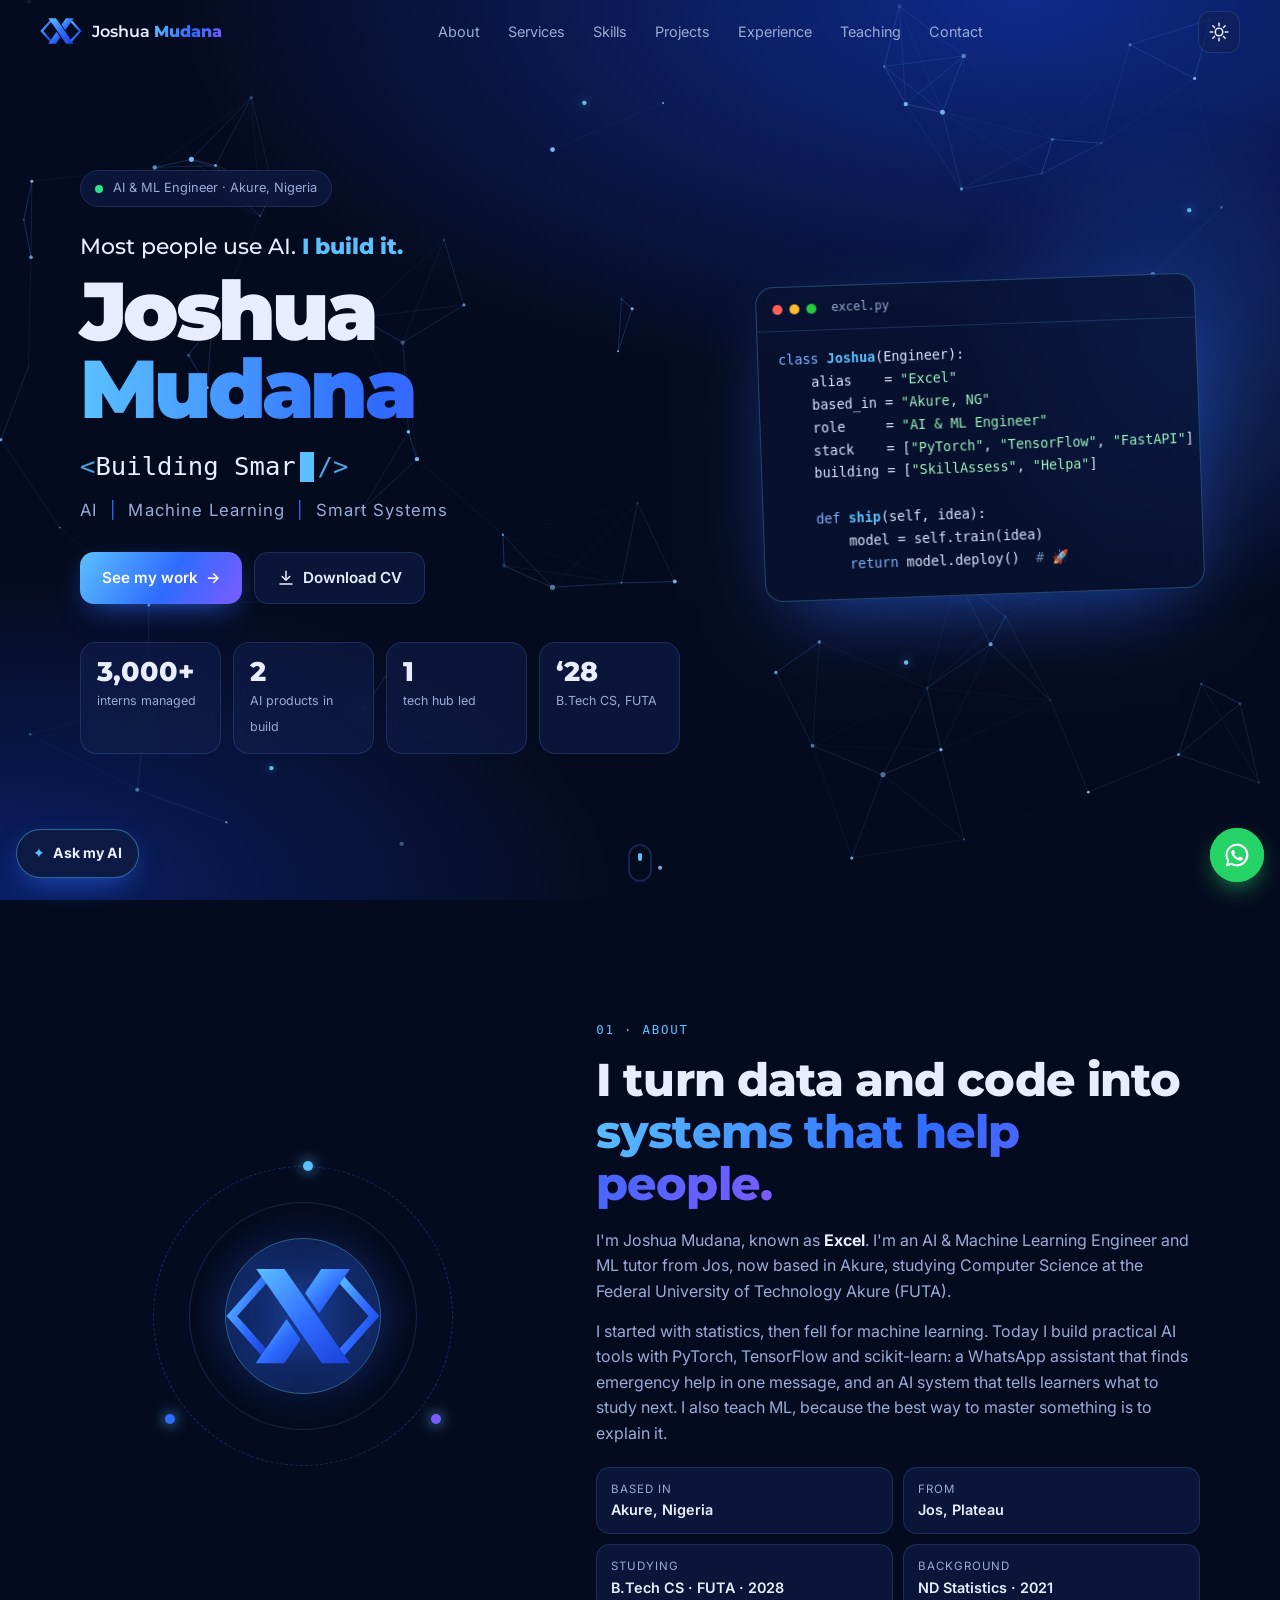
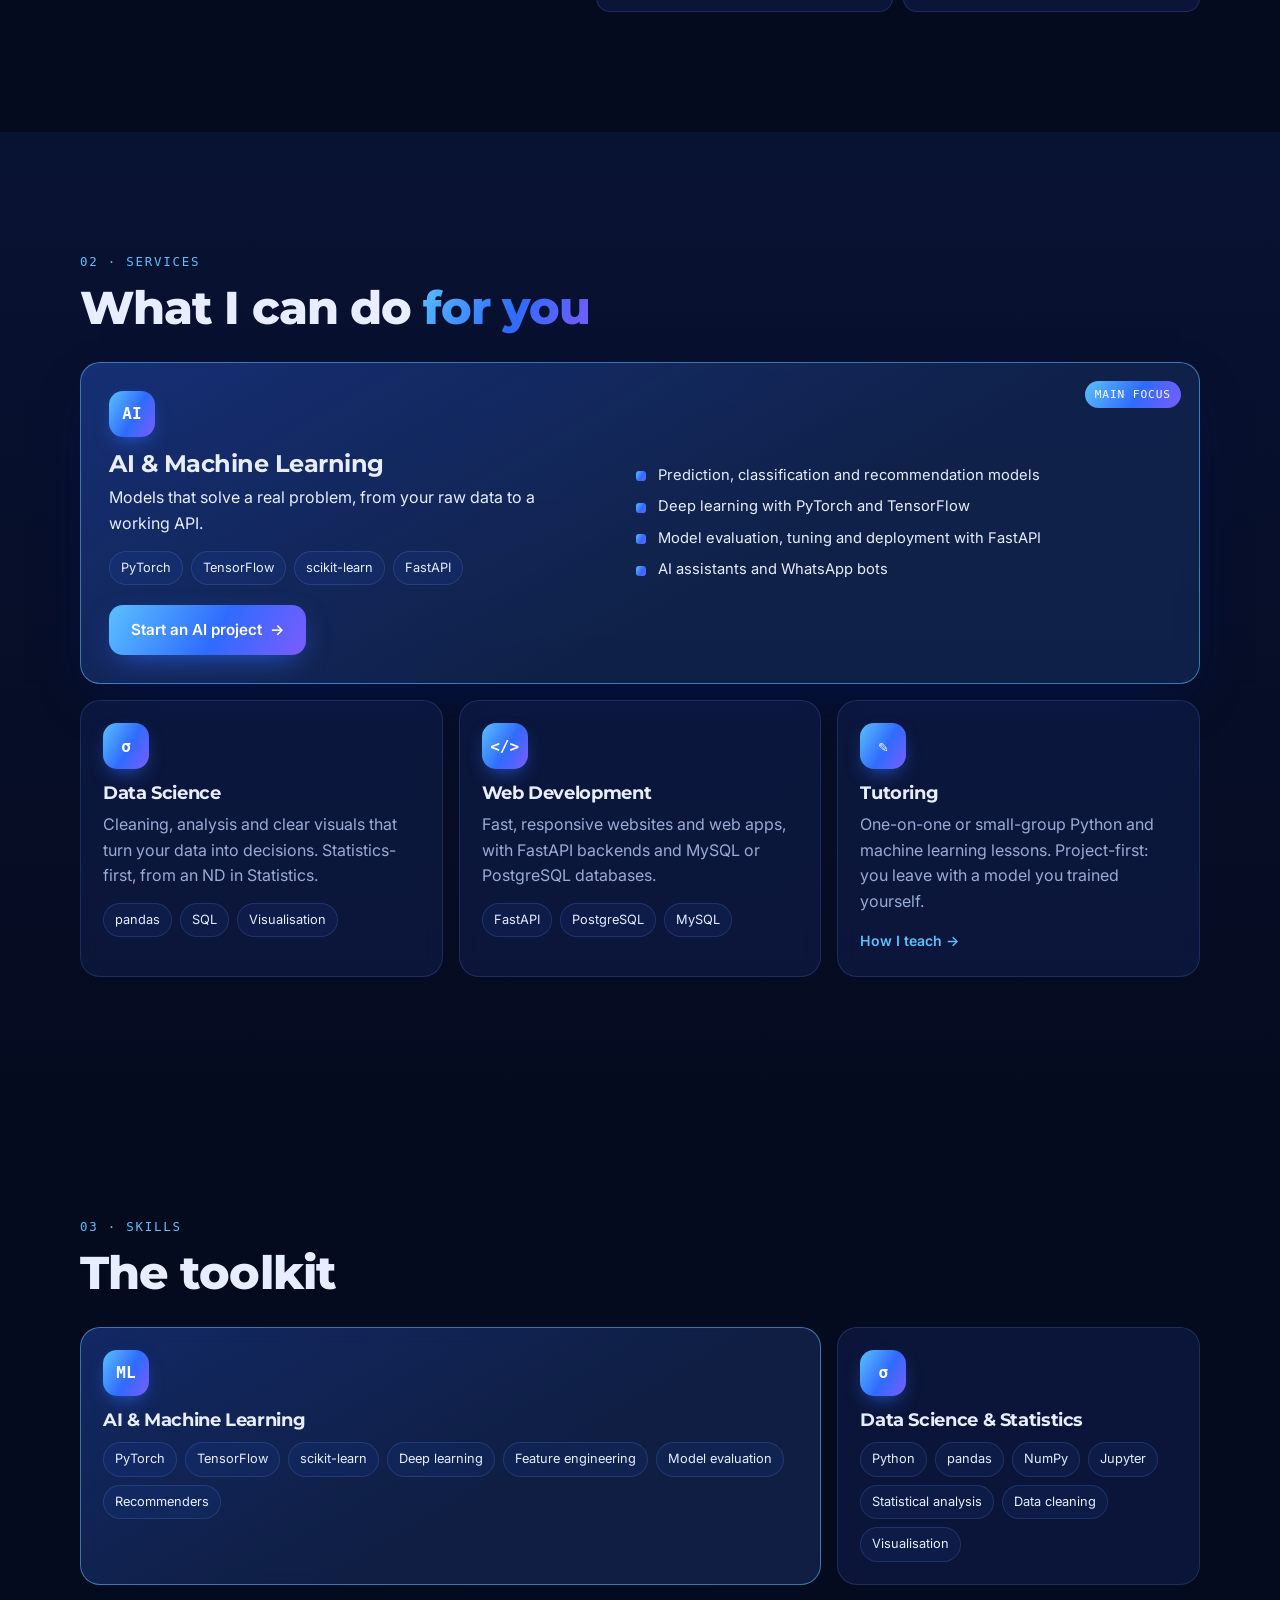
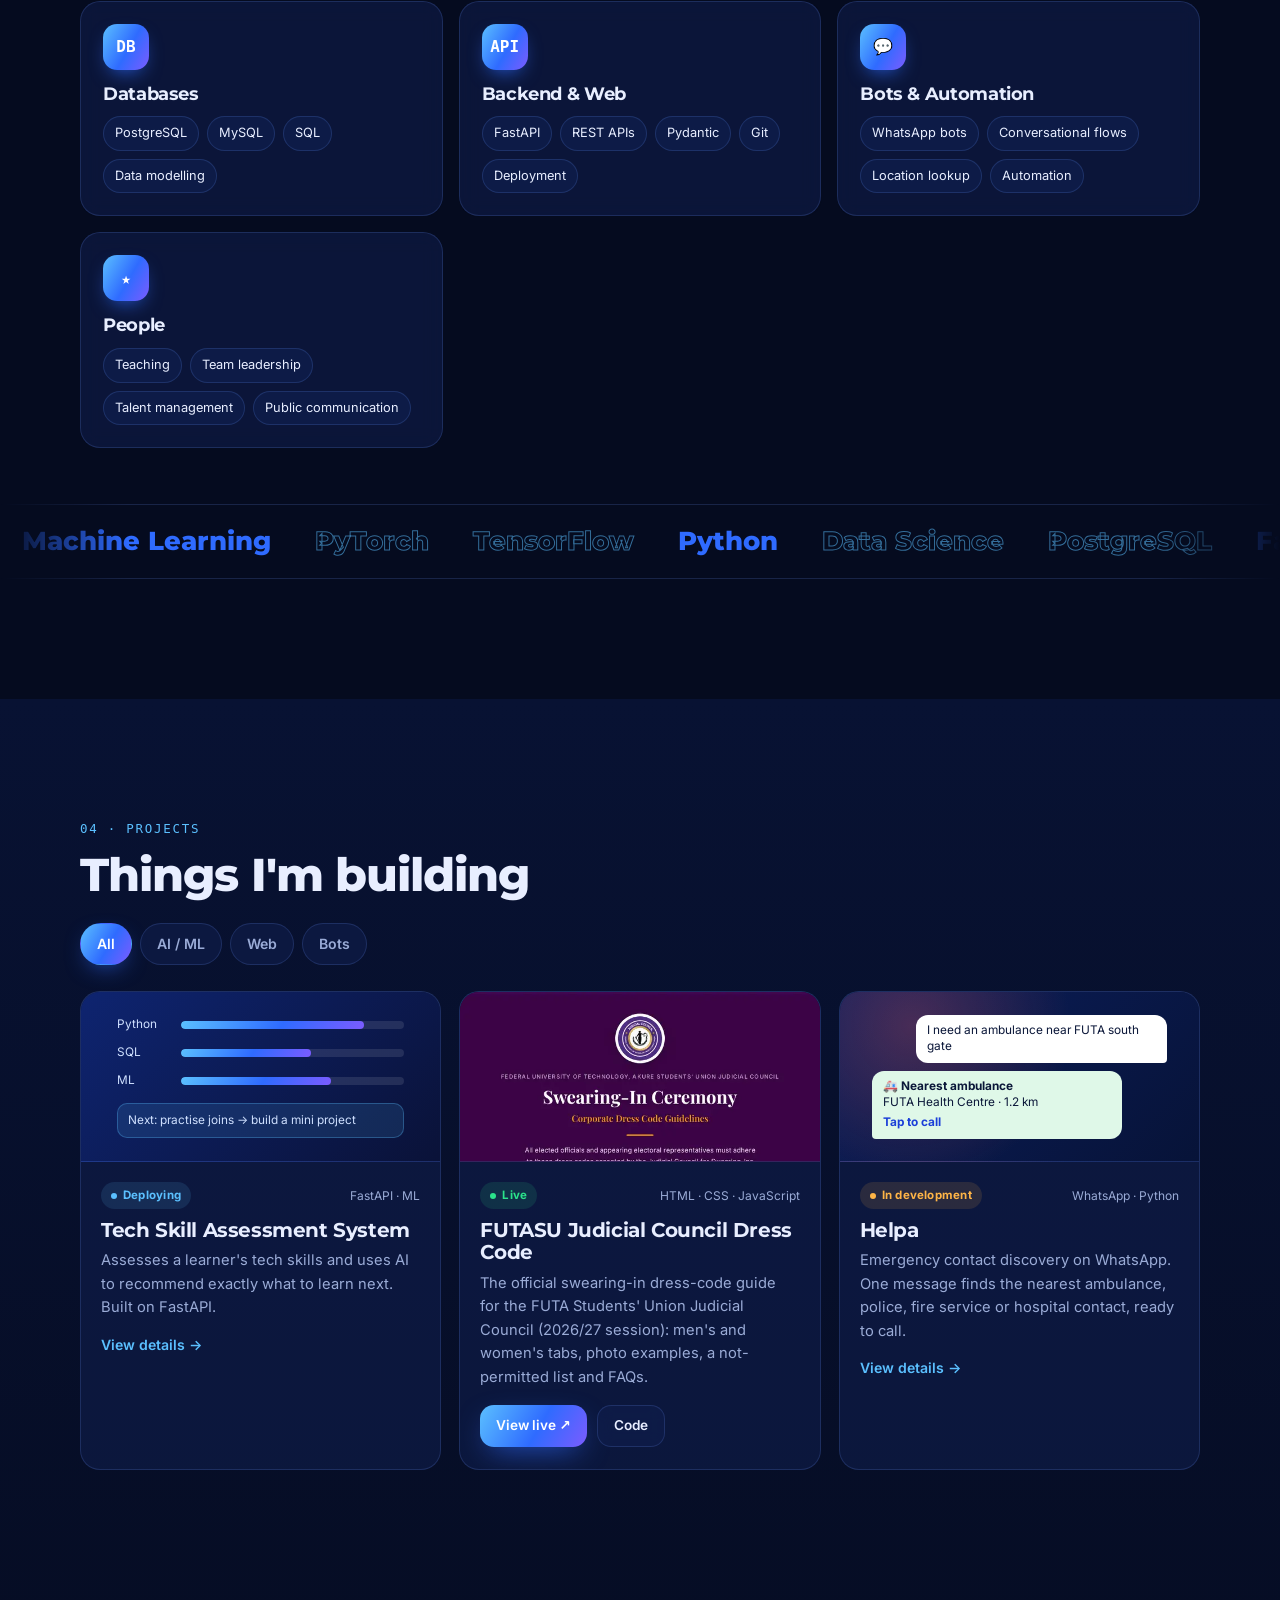
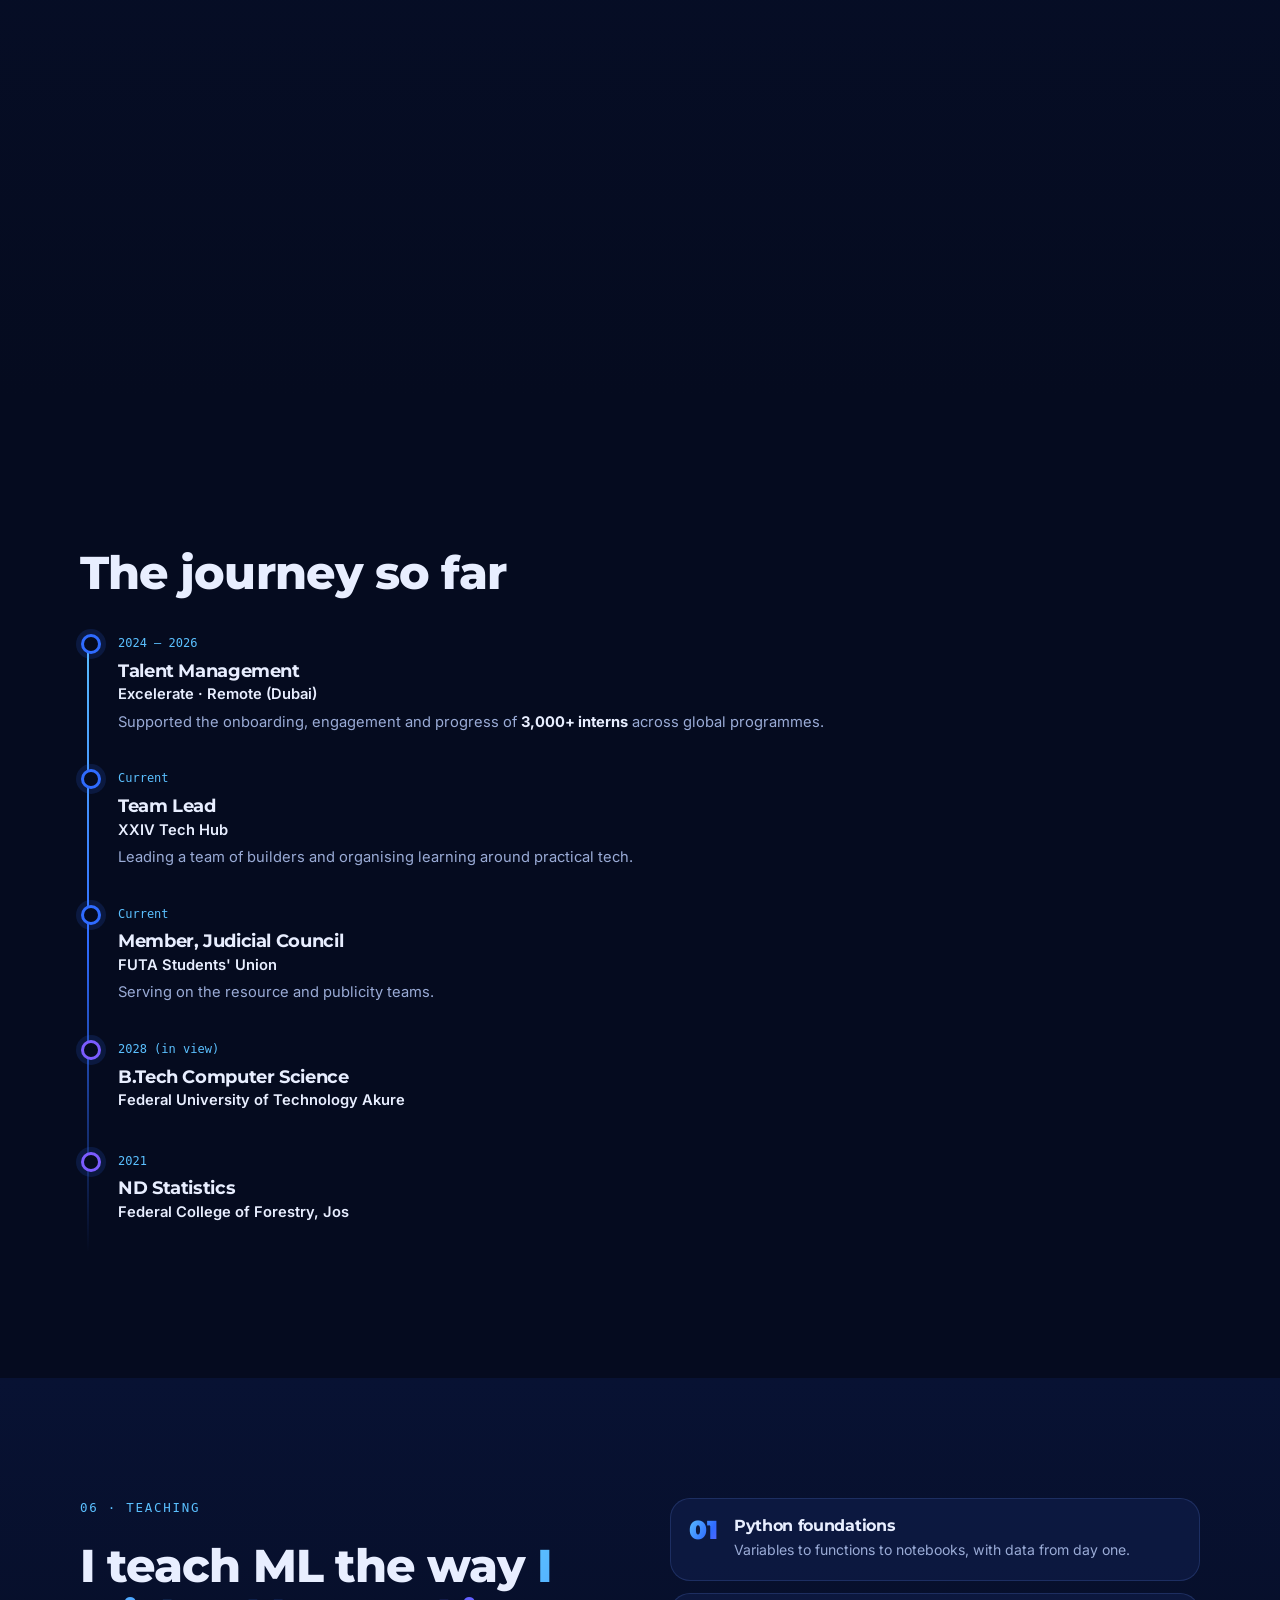
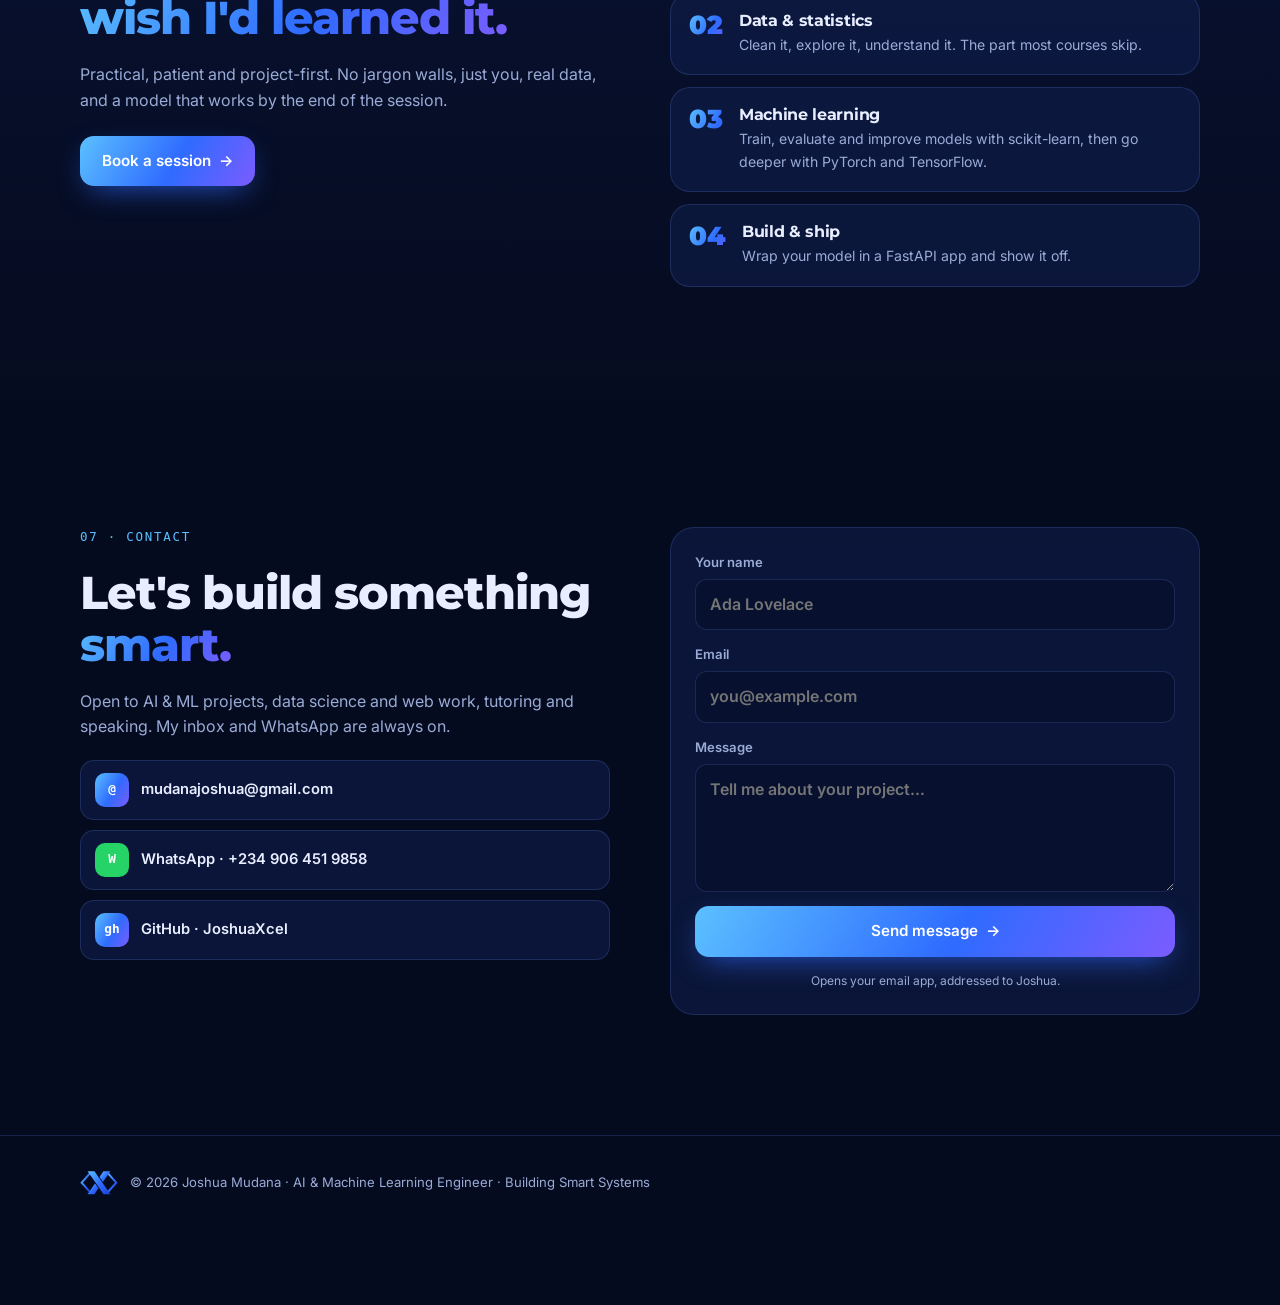
==== index.html @ a4aefa1f "Update role, skills, services; slow tagline; remove demo content - Role: AI & Machine Learning Engin" ====
<!doctype html>
<html lang="en" data-theme="dark">
<head>
<meta charset="utf-8">
<meta name="viewport" content="width=device-width, initial-scale=1, viewport-fit=cover">
<title>Joshua Mudana (Excel) · AI &amp; Machine Learning Engineer · Building Smart Systems</title>
<meta name="description" content="Joshua Mudana (Excel): AI &amp; Machine Learning Engineer in Akure, Nigeria. PyTorch, TensorFlow, data science, web development and ML tutoring. Building Smart Systems.">
<meta name="theme-color" content="#050B1F">
<meta property="og:title" content="Joshua Mudana · AI &amp; Machine Learning Engineer">
<meta property="og:description" content="AI &amp; Machine Learning Engineer. Most people use AI. I build it.">
<meta property="og:image" content="og.png">
<link rel="icon" type="image/png" href="assets/favicon.png">
<link rel="apple-touch-icon" href="assets/favicon.png">
<link rel="preload" href="assets/fonts/Montserrat.woff2" as="font" type="font/woff2" crossorigin>
<script type="application/ld+json">{"@context":"https://schema.org","@type":"Person","name":"Joshua Mudana","alternateName":"Excel","jobTitle":"AI & Machine Learning Engineer","email":"mailto:mudanajoshua@gmail.com","address":{"@type":"PostalAddress","addressLocality":"Akure","addressCountry":"NG"},"alumniOf":{"@type":"CollegeOrUniversity","name":"Federal University of Technology Akure"},"sameAs":["https://github.com/JoshuaXcel"],"knowsAbout":["Machine Learning","Artificial Intelligence","PyTorch","TensorFlow","Data Science","Python","FastAPI","PostgreSQL","MySQL"]}</script>
<link rel="stylesheet" href="styles.css">
</head>
<body>
<a class="skip" href="#main">Skip to content</a>

<div class="loader" id="loader" aria-hidden="true">
  <div class="loader-inner">
    <svg class="loader-logo" viewBox="225 320 575 385" aria-hidden="true" focusable="false"><defs><linearGradient id="lgL" x1="0" y1="0" x2="1" y2="1"><stop offset="0" stop-color="#5BC0FF"/><stop offset=".55" stop-color="#2F6BFF"/><stop offset="1" stop-color="#1B3FD8"/></linearGradient></defs><g fill="none" stroke="url(#lgL)" stroke-width="30" stroke-linejoin="miter" stroke-linecap="square"><path class="lg-bracket" d="M378 368 L250 512 L378 656" />
<path class="lg-bracket" d="M646 368 L774 512 L646 656" />
<path fill="url(#lgL)" stroke="none" class="lg-x lg-x1" d="M340 338 H444 L686 686 H582 Z" />
<path fill="url(#lgL)" stroke="none" class="lg-x lg-x2" d="M580 338 H686 L572 502 L520 427 Z" />
<path fill="url(#lgL)" stroke="none" class="lg-x lg-x3" d="M452 523 L504 598 L444 686 H338 Z" /></g></svg>
    <div class="loader-text">XCEL<span>.</span></div>
    <div class="loader-bar"><span></span></div>
  </div>
</div>

<header class="nav" id="nav">
  <div class="nav-inner">
    <a class="brand" href="#top" aria-label="Joshua Mudana, back to top">
      <svg class="logo-mark" viewBox="225 320 575 385" aria-hidden="true" focusable="false"><defs><linearGradient id="lgN" x1="0" y1="0" x2="1" y2="1"><stop offset="0" stop-color="#5BC0FF"/><stop offset=".55" stop-color="#2F6BFF"/><stop offset="1" stop-color="#1B3FD8"/></linearGradient></defs><g fill="none" stroke="url(#lgN)" stroke-width="30" stroke-linejoin="miter" stroke-linecap="square"><path class="lg-bracket" d="M378 368 L250 512 L378 656" />
<path class="lg-bracket" d="M646 368 L774 512 L646 656" />
<path fill="url(#lgN)" stroke="none" class="lg-x lg-x1" d="M340 338 H444 L686 686 H582 Z" />
<path fill="url(#lgN)" stroke="none" class="lg-x lg-x2" d="M580 338 H686 L572 502 L520 427 Z" />
<path fill="url(#lgN)" stroke="none" class="lg-x lg-x3" d="M452 523 L504 598 L444 686 H338 Z" /></g></svg>
      <span class="brand-name">Joshua<b>Mudana</b></span>
    </a>
    <nav class="nav-links" id="navLinks" aria-label="Primary">
      <a href="#about">About</a>
      <a href="#services">Services</a>
      <a href="#skills">Skills</a>
      <a href="#projects">Projects</a>
      <a href="#experience">Experience</a>
      <a href="#teaching">Teaching</a>
      <a href="#contact">Contact</a>
    </nav>
    <div class="nav-actions">
      <button class="icon-btn theme-toggle" id="themeToggle" type="button" aria-label="Switch to light mode">
        <svg class="i-sun" viewBox="0 0 24 24" aria-hidden="true"><circle cx="12" cy="12" r="4.5"/><path d="M12 1.5v3M12 19.5v3M1.5 12h3M19.5 12h3M4.6 4.6l2.1 2.1M17.3 17.3l2.1 2.1M4.6 19.4l2.1-2.1M17.3 6.7l2.1-2.1"/></svg>
        <svg class="i-moon" viewBox="0 0 24 24" aria-hidden="true"><path d="M20.5 14.5A8.5 8.5 0 0 1 9.5 3.5a8.5 8.5 0 1 0 11 11z"/></svg>
      </button>
      <button class="icon-btn menu-btn" id="menuBtn" type="button" aria-label="Open menu" aria-expanded="false" aria-controls="navLinks">
        <span></span><span></span><span></span>
      </button>
    </div>
  </div>
  <div class="progress" id="progress"></div>
</header>

<main id="main">
<!-- HERO -->
<section class="hero" id="top">
  <canvas id="neural" aria-hidden="true"></canvas>
  <div class="hero-glow" aria-hidden="true"></div>
  <div class="container hero-inner">
    <p class="eyebrow reveal"><span class="pulse-dot"></span> AI &amp; ML Engineer · Akure, Nigeria</p>
    <p class="hook reveal">Most people use AI. <em>I build it.</em></p>
    <h1 class="hero-name reveal">Joshua <span class="grad">Mudana</span></h1>
    <p class="tagline reveal"><span class="code">&lt;</span><span id="typed" aria-label="Building Smart Systems">Building Smart Systems</span><span class="caret" aria-hidden="true"></span><span class="code">/&gt;</span></p>
    <p class="subline reveal">AI <i>|</i> Machine Learning <i>|</i> Smart Systems</p>
    <div class="hero-cta reveal">
      <a class="btn btn-primary" href="#projects">See my work <span aria-hidden="true">→</span></a>
      <a class="btn btn-ghost" href="cv.html" id="cvBtn">
        <svg viewBox="0 0 24 24" aria-hidden="true"><path d="M12 3v12m0 0-5-5m5 5 5-5M4 20h16"/></svg> Download CV</a>
    </div>
    <ul class="stats reveal" aria-label="Quick numbers">
      <li><strong><span class="count" data-to="3000">0</span>+</strong><span>interns managed</span></li>
      <li><strong><span class="count" data-to="2">0</span></strong><span>AI products in build</span></li>
      <li><strong><span class="count" data-to="1">0</span></strong><span>tech hub led</span></li>
      <li><strong>&#8216;<span class="count" data-to="28" data-pad="2">00</span></strong><span>B.Tech CS, FUTA</span></li>
    </ul>
  </div>
  <div class="hero-card reveal" aria-hidden="true">
    <div class="hc-bar"><i></i><i></i><i></i><span>excel.py</span></div>
<pre><span class="k">class</span> <span class="f">Joshua</span>(Engineer):
    alias    = <span class="s">"Excel"</span>
    based_in = <span class="s">"Akure, NG"</span>
    role     = <span class="s">"AI &amp; ML Engineer"</span>
    stack    = [<span class="s">"PyTorch"</span>, <span class="s">"TensorFlow"</span>, <span class="s">"FastAPI"</span>]
    building = [<span class="s">"SkillAssess"</span>, <span class="s">"Helpa"</span>]

    <span class="k">def</span> <span class="f">ship</span>(self, idea):
        model = self.train(idea)
        <span class="k">return</span> model.deploy()  <span class="c"># 🚀</span></pre>
  </div>
  <a class="scroll-cue" href="#about" aria-label="Scroll to About"><span></span></a>
</section>

<!-- ABOUT -->
<section class="section" id="about">
  <div class="container about-grid">
    <div class="avatar reveal" aria-hidden="true">
      <div class="ring r1"></div><div class="ring r2"></div><div class="ring r3"></div>
      <div class="orbit"><span></span><span></span><span></span></div>
      <svg class="avatar-logo" viewBox="225 320 575 385" aria-hidden="true" focusable="false"><defs><linearGradient id="lgA" x1="0" y1="0" x2="1" y2="1"><stop offset="0" stop-color="#5BC0FF"/><stop offset=".55" stop-color="#2F6BFF"/><stop offset="1" stop-color="#1B3FD8"/></linearGradient></defs><g fill="none" stroke="url(#lgA)" stroke-width="30" stroke-linejoin="miter" stroke-linecap="square"><path class="lg-bracket" d="M378 368 L250 512 L378 656" />
<path class="lg-bracket" d="M646 368 L774 512 L646 656" />
<path fill="url(#lgA)" stroke="none" class="lg-x lg-x1" d="M340 338 H444 L686 686 H582 Z" />
<path fill="url(#lgA)" stroke="none" class="lg-x lg-x2" d="M580 338 H686 L572 502 L520 427 Z" />
<path fill="url(#lgA)" stroke="none" class="lg-x lg-x3" d="M452 523 L504 598 L444 686 H338 Z" /></g></svg>
    </div>
    <div>
      <p class="kicker reveal">01 · About</p>
      <h2 class="reveal">I turn data and code into <span class="grad">systems that help people.</span></h2>
      <p class="reveal">I'm Joshua Mudana, known as <strong>Excel</strong>. I'm an AI &amp; Machine Learning Engineer and ML tutor from Jos, now based in Akure, studying Computer Science at the Federal University of Technology Akure (FUTA).</p>
      <p class="reveal">I started with statistics, then fell for machine learning. Today I build practical AI tools with PyTorch, TensorFlow and scikit-learn: a WhatsApp assistant that finds emergency help in one message, and an AI system that tells learners what to study next. I also teach ML, because the best way to master something is to explain it.</p>
      <ul class="facts reveal">
        <li><span>Based in</span>Akure, Nigeria</li>
        <li><span>From</span>Jos, Plateau</li>
        <li><span>Studying</span>B.Tech CS · FUTA · 2028</li>
        <li><span>Background</span>ND Statistics · 2021</li>
      </ul>
    </div>
  </div>
</section>

<!-- SERVICES -->
<section class="section section-alt" id="services">
  <div class="container">
    <p class="kicker reveal">02 · Services</p>
    <h2 class="reveal">What I can do <span class="grad">for you</span></h2>
    <div class="services-grid">
      <article class="service featured reveal tilt">
        <span class="svc-tag">Main focus</span>
        <div class="skill-ico">AI</div>
        <h3>AI &amp; Machine Learning</h3>
        <p>Models that solve a real problem, from your raw data to a working API.</p>
        <ul class="svc-list">
          <li>Prediction, classification and recommendation models</li>
          <li>Deep learning with PyTorch and TensorFlow</li>
          <li>Model evaluation, tuning and deployment with FastAPI</li>
          <li>AI assistants and WhatsApp bots</li>
        </ul>
        <ul class="chips"><li>PyTorch</li><li>TensorFlow</li><li>scikit-learn</li><li>FastAPI</li></ul>
        <a class="btn btn-primary" href="#contact">Start an AI project <span aria-hidden="true">→</span></a>
      </article>
      <article class="service reveal tilt">
        <div class="skill-ico">σ</div>
        <h3>Data Science</h3>
        <p>Cleaning, analysis and clear visuals that turn your data into decisions. Statistics-first, from an ND in Statistics.</p>
        <ul class="chips"><li>pandas</li><li>SQL</li><li>Visualisation</li></ul>
      </article>
      <article class="service reveal tilt">
        <div class="skill-ico">&lt;/&gt;</div>
        <h3>Web Development</h3>
        <p>Fast, responsive websites and web apps, with FastAPI backends and MySQL or PostgreSQL databases.</p>
        <ul class="chips"><li>FastAPI</li><li>PostgreSQL</li><li>MySQL</li></ul>
      </article>
      <article class="service reveal tilt">
        <div class="skill-ico">✎</div>
        <h3>Tutoring</h3>
        <p>One-on-one or small-group Python and machine learning lessons. Project-first: you leave with a model you trained yourself.</p>
        <a class="svc-link" href="#teaching">How I teach →</a>
      </article>
    </div>
  </div>
</section>

<!-- SKILLS -->
<section class="section" id="skills">
  <div class="container">
    <p class="kicker reveal">03 · Skills</p>
    <h2 class="reveal">The toolkit</h2>
    <div class="skills-grid">
      <article class="skill-card featured reveal tilt">
        <div class="skill-ico">ML</div>
        <h3>AI &amp; Machine Learning</h3>
        <ul class="chips"><li>PyTorch</li><li>TensorFlow</li><li>scikit-learn</li><li>Deep learning</li><li>Feature engineering</li><li>Model evaluation</li><li>Recommenders</li></ul>
      </article>
      <article class="skill-card reveal tilt">
        <div class="skill-ico">σ</div>
        <h3>Data Science &amp; Statistics</h3>
        <ul class="chips"><li>Python</li><li>pandas</li><li>NumPy</li><li>Jupyter</li><li>Statistical analysis</li><li>Data cleaning</li><li>Visualisation</li></ul>
      </article>
      <article class="skill-card reveal tilt">
        <div class="skill-ico">DB</div>
        <h3>Databases</h3>
        <ul class="chips"><li>PostgreSQL</li><li>MySQL</li><li>SQL</li><li>Data modelling</li></ul>
      </article>
      <article class="skill-card reveal tilt">
        <div class="skill-ico">API</div>
        <h3>Backend &amp; Web</h3>
        <ul class="chips"><li>FastAPI</li><li>REST APIs</li><li>Pydantic</li><li>Git</li><li>Deployment</li></ul>
      </article>
      <article class="skill-card reveal tilt">
        <div class="skill-ico">💬</div>
        <h3>Bots &amp; Automation</h3>
        <ul class="chips"><li>WhatsApp bots</li><li>Conversational flows</li><li>Location lookup</li><li>Automation</li></ul>
      </article>
      <article class="skill-card reveal tilt">
        <div class="skill-ico">★</div>
        <h3>People</h3>
        <ul class="chips"><li>Teaching</li><li>Team leadership</li><li>Talent management</li><li>Public communication</li></ul>
      </article>
    </div>
  </div>
  <div class="marquee" aria-hidden="true"><div class="marquee-track">
    <span>Machine Learning</span><span>PyTorch</span><span>TensorFlow</span><span>Python</span><span>Data Science</span><span>PostgreSQL</span><span>FastAPI</span><span>Smart Systems</span><span>Machine Learning</span><span>PyTorch</span><span>TensorFlow</span><span>Python</span><span>Data Science</span><span>PostgreSQL</span><span>FastAPI</span><span>Smart Systems</span>
  </div></div>
</section>

<!-- PROJECTS -->
<section class="section section-alt" id="projects">
  <div class="container">
    <p class="kicker reveal">04 · Projects</p>
    <h2 class="reveal">Things I'm building</h2>
    <div class="filters reveal" role="tablist" aria-label="Filter projects">
      <button class="filter active" data-filter="all" role="tab" aria-selected="true">All</button>
      <button class="filter" data-filter="ai" role="tab" aria-selected="false">AI / ML</button>
      <button class="filter" data-filter="web" role="tab" aria-selected="false">Web</button>
      <button class="filter" data-filter="bots" role="tab" aria-selected="false">Bots</button>
    </div>
    <div class="projects-grid" id="projectsGrid">
      <article class="project tilt reveal" data-cats="ai web" data-project="tsas" tabindex="0" role="button" aria-label="Open Tech Skill Assessment System details">
        <div class="p-visual p-tsas" aria-hidden="true">
          <div class="mini-dash">
            <div class="md-row"><span>Python</span><i style="--w:82%"></i></div>
            <div class="md-row"><span>SQL</span><i style="--w:58%"></i></div>
            <div class="md-row"><span>ML</span><i style="--w:67%"></i></div>
            <div class="md-tip">Next: practise joins → build a mini project</div>
          </div>
        </div>
        <div class="p-body">
          <div class="p-meta"><span class="status soon">Deploying</span><span>FastAPI · ML</span></div>
          <h3>Tech Skill Assessment System</h3>
          <p>Assesses a learner's tech skills and uses AI to recommend exactly what to learn next. Built on FastAPI.</p>
          <span class="p-more">View details →</span>
          <!-- TODO: Render URL. Paste the live Render link into href below, then delete the word "hidden" so the button shows. -->
          <a class="p-live" href="#" hidden target="_blank" rel="noopener">Open live app ↗</a>
        </div>
      </article>
      <article class="project tilt reveal" data-cats="web" data-project="dresscode" tabindex="0" role="button" aria-label="Open FUTASU Judicial Council Dress Code details">
        <div class="p-visual p-shot" aria-hidden="true"><img src="assets/projects/dresscode.webp" alt="" width="640" height="341" loading="lazy" decoding="async"></div>
        <div class="p-body">
          <div class="p-meta"><span class="status live">Live</span><span>HTML · CSS · JavaScript</span></div>
          <h3>FUTASU Judicial Council Dress Code</h3>
          <p>The official swearing-in dress-code guide for the FUTA Students' Union Judicial Council (2026/27 session): men's and women's tabs, photo examples, a not-permitted list and FAQs.</p>
          <div class="p-links">
            <a class="btn btn-primary btn-sm" href="https://joshuaxcel.github.io/dresscode-app/" target="_blank" rel="noopener">View live ↗</a>
            <a class="btn btn-ghost btn-sm" href="https://github.com/JoshuaXcel/dresscode-app" target="_blank" rel="noopener">Code</a>
          </div>
        </div>
      </article>
      <article class="project tilt reveal" data-cats="bots ai" data-project="helpa" tabindex="0" role="button" aria-label="Open Helpa details">
        <div class="p-visual p-helpa" aria-hidden="true">
          <div class="chat">
            <div class="bubble in">I need an ambulance near FUTA south gate</div>
            <div class="bubble out"><b>🚑 Nearest ambulance</b><br>FUTA Health Centre · 1.2 km<br><span class="call">Tap to call</span></div>
          </div>
        </div>
        <div class="p-body">
          <div class="p-meta"><span class="status dev">In development</span><span>WhatsApp · Python</span></div>
          <h3>Helpa</h3>
          <p>Emergency contact discovery on WhatsApp. One message finds the nearest ambulance, police, fire service or hospital contact, ready to call.</p>
          <span class="p-more">View details →</span>
        </div>
      </article>
      <article class="project tilt reveal" data-cats="ai" data-project="tutor" tabindex="0" role="button" aria-label="Open AI/ML tutoring details">
        <div class="p-visual p-tutor" aria-hidden="true">
          <pre class="code-snip"><span class="k">from</span> sklearn.linear_model <span class="k">import</span> LinearRegression
model = LinearRegression()
model.fit(X_train, y_train)
<span class="c"># you just trained your first model 🎉</span></pre>
        </div>
        <div class="p-body">
          <div class="p-meta"><span class="status live">Ongoing</span><span>Teaching</span></div>
          <h3>AI/ML Tutoring</h3>
          <p>Hands-on lessons that take students from Python basics to training and evaluating real models.</p>
          <span class="p-more">View details →</span>
        </div>
      </article>
    </div>
  </div>
</section>

<!-- EXPERIENCE -->
<section class="section" id="experience">
  <div class="container">
    <p class="kicker reveal">05 · Experience</p>
    <h2 class="reveal">The journey so far</h2>
    <ol class="timeline">
      <li class="reveal"><span class="t-date">2024 – 2026</span><h3>Talent Management</h3><p class="t-org">Excelerate · Remote (Dubai)</p><p>Supported the onboarding, engagement and progress of <strong>3,000+ interns</strong> across global programmes.</p></li>
      <li class="reveal"><span class="t-date">Current</span><h3>Team Lead</h3><p class="t-org">XXIV Tech Hub</p><p>Leading a team of builders and organising learning around practical tech.</p></li>
      <li class="reveal"><span class="t-date">Current</span><h3>Member, Judicial Council</h3><p class="t-org">FUTA Students' Union</p><p>Serving on the resource and publicity teams.</p></li>
      <li class="reveal edu"><span class="t-date">2028 (in view)</span><h3>B.Tech Computer Science</h3><p class="t-org">Federal University of Technology Akure</p></li>
      <li class="reveal edu"><span class="t-date">2021</span><h3>ND Statistics</h3><p class="t-org">Federal College of Forestry, Jos</p></li>
    </ol>
  </div>
</section>

<!-- TEACHING -->
<section class="section section-alt" id="teaching">
  <div class="container teach">
    <div>
      <p class="kicker reveal">06 · Teaching</p>
      <h2 class="reveal">I teach ML the way <span class="grad">I wish I'd learned it.</span></h2>
      <p class="reveal">Practical, patient and project-first. No jargon walls, just you, real data, and a model that works by the end of the session.</p>
      <a class="btn btn-primary reveal" href="https://wa.me/2349064519858?text=Hi%20Joshua%2C%20I%27d%20like%20to%20book%20an%20ML%20tutoring%20session" target="_blank" rel="noopener">Book a session <span aria-hidden="true">→</span></a>
    </div>
    <ol class="steps">
      <li class="reveal"><b>01</b><div><h3>Python foundations</h3><p>Variables to functions to notebooks, with data from day one.</p></div></li>
      <li class="reveal"><b>02</b><div><h3>Data &amp; statistics</h3><p>Clean it, explore it, understand it. The part most courses skip.</p></div></li>
      <li class="reveal"><b>03</b><div><h3>Machine learning</h3><p>Train, evaluate and improve models with scikit-learn, then go deeper with PyTorch and TensorFlow.</p></div></li>
      <li class="reveal"><b>04</b><div><h3>Build &amp; ship</h3><p>Wrap your model in a FastAPI app and show it off.</p></div></li>
    </ol>
  </div>
</section>

<!-- CONTACT -->
<section class="section" id="contact">
  <div class="container contact">
    <div>
      <p class="kicker reveal">07 · Contact</p>
      <h2 class="reveal">Let's build something <span class="grad">smart.</span></h2>
      <p class="reveal">Open to AI &amp; ML projects, data science and web work, tutoring and speaking. My inbox and WhatsApp are always on.</p>
      <ul class="contact-links reveal">
        <li><a href="mailto:mudanajoshua@gmail.com"><span class="cl-ico">@</span>mudanajoshua@gmail.com</a></li>
        <li><a href="https://wa.me/2349064519858" target="_blank" rel="noopener"><span class="cl-ico wa">W</span>WhatsApp · +234 906 451 9858</a></li>
        <li><a href="https://github.com/JoshuaXcel" target="_blank" rel="noopener"><span class="cl-ico">gh</span>GitHub · JoshuaXcel</a></li>
      </ul>
    </div>
    <form class="form reveal" id="contactForm" novalidate>
      <label>Your name<input name="name" id="fName" autocomplete="name" required placeholder="Ada Lovelace"></label>
      <label>Email<input name="email" id="fEmail" type="email" autocomplete="email" required placeholder="you@example.com"></label>
      <label>Message<textarea name="message" id="fMsg" rows="4" required placeholder="Tell me about your project…"></textarea></label>
      <button class="btn btn-primary" type="submit">Send message <span aria-hidden="true">→</span></button>
      <p class="form-note">Opens your email app, addressed to Joshua.</p>
    </form>
  </div>
</section>
</main>

<footer class="footer">
  <div class="container foot">
    <svg class="logo-mark" viewBox="225 320 575 385" aria-hidden="true" focusable="false"><defs><linearGradient id="lgF" x1="0" y1="0" x2="1" y2="1"><stop offset="0" stop-color="#5BC0FF"/><stop offset=".55" stop-color="#2F6BFF"/><stop offset="1" stop-color="#1B3FD8"/></linearGradient></defs><g fill="none" stroke="url(#lgF)" stroke-width="30" stroke-linejoin="miter" stroke-linecap="square"><path class="lg-bracket" d="M378 368 L250 512 L378 656" />
<path class="lg-bracket" d="M646 368 L774 512 L646 656" />
<path fill="url(#lgF)" stroke="none" class="lg-x lg-x1" d="M340 338 H444 L686 686 H582 Z" />
<path fill="url(#lgF)" stroke="none" class="lg-x lg-x2" d="M580 338 H686 L572 502 L520 427 Z" />
<path fill="url(#lgF)" stroke="none" class="lg-x lg-x3" d="M452 523 L504 598 L444 686 H338 Z" /></g></svg>
    <p>© 2026 Joshua Mudana · AI &amp; Machine Learning Engineer · Building Smart Systems</p>
  </div>
</footer>

<!-- floating -->
<button class="ai-launch" id="aiLaunch" type="button" aria-expanded="false" aria-controls="aiPanel"><span class="ai-spark">✦</span> Ask my AI</button>
<section class="ai-panel" id="aiPanel" aria-label="Ask my AI chat" hidden>
  <header><div class="ai-head"><svg class="logo-mark" viewBox="225 320 575 385" aria-hidden="true" focusable="false"><defs><linearGradient id="lgC" x1="0" y1="0" x2="1" y2="1"><stop offset="0" stop-color="#5BC0FF"/><stop offset=".55" stop-color="#2F6BFF"/><stop offset="1" stop-color="#1B3FD8"/></linearGradient></defs><g fill="none" stroke="url(#lgC)" stroke-width="30" stroke-linejoin="miter" stroke-linecap="square"><path class="lg-bracket" d="M378 368 L250 512 L378 656" />
<path class="lg-bracket" d="M646 368 L774 512 L646 656" />
<path fill="url(#lgC)" stroke="none" class="lg-x lg-x1" d="M340 338 H444 L686 686 H582 Z" />
<path fill="url(#lgC)" stroke="none" class="lg-x lg-x2" d="M580 338 H686 L572 502 L520 427 Z" />
<path fill="url(#lgC)" stroke="none" class="lg-x lg-x3" d="M452 523 L504 598 L444 686 H338 Z" /></g></svg><div><b>Excel's AI</b><span><i></i>Online</span></div></div><button class="icon-btn" id="aiClose" type="button" aria-label="Close chat">✕</button></header>
  <div class="ai-log" id="aiLog" aria-live="polite"></div>
  <div class="ai-chips" id="aiChips">
    <button type="button">What do you build?</button><button type="button">Skills</button><button type="button">Services</button><button type="button">Hire Joshua</button>
  </div>
  <form class="ai-input" id="aiForm"><input id="aiText" placeholder="Ask about Joshua…" aria-label="Ask a question" autocomplete="off"><button type="submit" aria-label="Send">➤</button></form>
</section>
<a class="wa-float" href="https://wa.me/2349064519858" target="_blank" rel="noopener" aria-label="Chat on WhatsApp">
  <svg viewBox="0 0 32 32" aria-hidden="true"><path d="M16 3a13 13 0 0 0-11.2 19.6L3 29l6.6-1.7A13 13 0 1 0 16 3zm0 23.6c-2 0-4-.5-5.7-1.6l-.4-.2-3.9 1 1-3.8-.3-.4A10.6 10.6 0 1 1 16 26.6zm5.8-7.9c-.3-.2-1.9-.9-2.2-1s-.5-.2-.7.2-.8 1-1 1.2-.4.2-.7.1a8.7 8.7 0 0 1-4.3-3.8c-.3-.6.3-.5.9-1.7.1-.2 0-.4 0-.5l-1-2.4c-.3-.6-.5-.5-.7-.5h-.6a1.2 1.2 0 0 0-.9.4 3.7 3.7 0 0 0-1.1 2.7 6.4 6.4 0 0 0 1.3 3.4 14.6 14.6 0 0 0 5.6 5c2.1.9 2.9 1 4 .8a3.3 3.3 0 0 0 2.2-1.5 2.7 2.7 0 0 0 .2-1.5c-.1-.2-.3-.3-.6-.4z"/></svg>
</a>
<button class="to-top" id="toTop" type="button" aria-label="Back to top">↑</button>

<div class="modal" id="modal" hidden>
  <div class="modal-backdrop" data-close></div>
  <div class="modal-card" role="dialog" aria-modal="true" aria-labelledby="mTitle">
    <button class="icon-btn modal-x" type="button" data-close aria-label="Close">✕</button>
    <span class="status" id="mStatus"></span>
    <h3 id="mTitle"></h3>
    <p id="mDesc"></p>
    <h4>Highlights</h4>
    <ul id="mList"></ul>
    <div class="chips" id="mTags"></div>
    <a class="btn btn-primary" id="mCta" href="#contact">Ask about this project</a>
  </div>
</div>
<div class="toast" id="toast" role="status" aria-live="polite"></div>

<script src="script.js" defer></script>
</body>
</html>
---- styles.css ----
@font-face{font-family:"Montserrat";src:url(assets/fonts/Montserrat.woff2) format("woff2");font-weight:100 900;font-display:swap}
@font-face{font-family:"Inter";src:url(assets/fonts/Inter.woff2) format("woff2");font-weight:100 900;font-display:swap}
:root{
  --bg:#050B1F;--bg2:#081233;--card:rgba(17,32,79,.55);--card-solid:#0D1A44;--line:rgba(110,150,255,.18);
  --text:#E8EEFF;--muted:#9AABD6;--blue:#2F6BFF;--blue2:#5BC0FF;--royal:#1B3FD8;--accent:#00E0FF;
  --grad:linear-gradient(120deg,#5BC0FF 0%,#2F6BFF 55%,#7B5CFF 100%);
  --shadow:0 20px 50px -20px rgba(0,20,90,.8);--r:20px;--nav-h:64px;
  --head:"Montserrat",system-ui,sans-serif;--body:"Inter",system-ui,sans-serif;--mono:ui-monospace,"SFMono-Regular","DejaVu Sans Mono",Menlo,monospace;
}
[data-theme="light"]{
  --bg:#F4F7FF;--bg2:#E8EEFF;--card:rgba(255,255,255,.8);--card-solid:#fff;--line:rgba(27,63,216,.14);
  --text:#0A1638;--muted:#4A5A86;--accent:#0077FF;--shadow:0 20px 40px -24px rgba(20,50,140,.35);
}
*{box-sizing:border-box;margin:0;padding:0}
html{scroll-behavior:smooth;scroll-padding-top:calc(var(--nav-h) + 8px);-webkit-text-size-adjust:100%}
body{font-family:var(--body);background:var(--bg);color:var(--text);line-height:1.6;overflow-x:hidden;transition:background .5s,color .5s}
body.locked{overflow:hidden}
img,svg{display:block;max-width:100%}
a{color:inherit;text-decoration:none}
button{font:inherit;color:inherit;background:none;border:0;cursor:pointer}
:focus-visible{outline:2px solid var(--blue2);outline-offset:3px;border-radius:8px}
.skip{position:absolute;left:-999px;top:8px;z-index:200;background:var(--blue);color:#fff;padding:8px 14px;border-radius:8px}
.skip:focus{left:8px}
.container{width:min(1120px,100% - 40px);margin-inline:auto}
.grad{background:var(--grad);-webkit-background-clip:text;background-clip:text;color:transparent}
h1,h2,h3,h4{font-family:var(--head);line-height:1.12;letter-spacing:-.02em}
h2{font-size:clamp(1.75rem,6.4vw,2.9rem);font-weight:800;margin-bottom:18px}
h3{font-size:1.15rem;font-weight:700}
p{color:var(--muted)}
p strong{color:var(--text)}
.kicker{font-family:var(--mono);font-size:.78rem;letter-spacing:.14em;text-transform:uppercase;color:var(--blue2);margin-bottom:10px}
[data-theme="light"] .kicker{color:var(--royal)}

/* loader */
.loader{position:fixed;inset:0;z-index:300;display:grid;place-items:center;background:#030820;transition:opacity .6s ease,visibility .6s}
.loader.done{opacity:0;visibility:hidden}
.loader-inner{display:grid;justify-items:center;gap:14px}
.loader-logo{width:150px;height:auto}
.loader-logo .lg-bracket{stroke-dasharray:420;stroke-dashoffset:420;animation:draw 1s .1s ease forwards}
.loader-logo .lg-x{opacity:0;transform-origin:512px 512px;animation:pop .5s ease forwards}
.loader-logo .lg-x1{animation-delay:.6s}.loader-logo .lg-x2{animation-delay:.75s}.loader-logo .lg-x3{animation-delay:.9s}
.loader-text{font-family:var(--head);font-weight:800;letter-spacing:.5em;color:#fff;font-size:1rem;padding-left:.5em;opacity:0;animation:fade .6s 1s forwards}
.loader-text span{color:var(--blue2)}
.loader-bar{width:140px;height:3px;border-radius:3px;background:rgba(255,255,255,.1);overflow:hidden}
.loader-bar span{display:block;height:100%;width:0;background:var(--grad);animation:bar 1.5s ease forwards}
@keyframes draw{to{stroke-dashoffset:0}}
@keyframes pop{from{opacity:0;transform:scale(.6)}to{opacity:1;transform:scale(1)}}
@keyframes fade{to{opacity:1}}
@keyframes bar{to{width:100%}}

/* nav */
.nav{position:fixed;inset:0 0 auto;z-index:100;height:var(--nav-h);transition:background .3s,box-shadow .3s,border-color .3s;border-bottom:1px solid transparent}
.nav.scrolled{background:color-mix(in srgb,var(--bg) 78%,transparent);backdrop-filter:blur(14px);-webkit-backdrop-filter:blur(14px);border-color:var(--line)}
.nav-inner{height:100%;width:min(1200px,100% - 32px);margin-inline:auto;display:flex;align-items:center;justify-content:space-between;gap:16px}
.brand{display:flex;align-items:center;gap:10px;font-family:var(--head);font-weight:600;font-size:1rem}
.brand .logo-mark{width:42px;height:auto}
.brand-name b{font-weight:800;margin-left:4px;background:var(--grad);-webkit-background-clip:text;background-clip:text;color:transparent}
.nav-links{display:flex;gap:4px}
.nav-links a{position:relative;padding:8px 12px;font-size:.9rem;color:var(--muted);border-radius:999px;transition:color .2s,background .2s}
.nav-links a:hover{color:var(--text)}
.nav-links a.active{color:var(--text);background:rgba(47,107,255,.18)}
.nav-links a.active::after{content:"";position:absolute;left:50%;bottom:2px;width:5px;height:5px;margin-left:-2.5px;border-radius:50%;background:var(--blue2);box-shadow:0 0 10px var(--blue2)}
.nav-actions{display:flex;gap:8px;align-items:center}
.icon-btn{width:42px;height:42px;border-radius:12px;display:grid;place-items:center;border:1px solid var(--line);background:var(--card);transition:transform .2s,border-color .2s,background .2s}
.icon-btn:hover{border-color:var(--blue);transform:translateY(-1px)}
.icon-btn svg{width:20px;height:20px;fill:none;stroke:currentColor;stroke-width:1.8;stroke-linecap:round}
.theme-toggle .i-moon{display:none}
[data-theme="light"] .theme-toggle .i-sun{display:none}
[data-theme="light"] .theme-toggle .i-moon{display:block;fill:currentColor}
.theme-toggle svg{animation:spin-in .5s ease}
@keyframes spin-in{from{transform:rotate(-90deg) scale(.5);opacity:0}}
.menu-btn{display:none;gap:4px;align-content:center}
.menu-btn span{display:block;width:18px;height:2px;background:currentColor;border-radius:2px;transition:transform .3s,opacity .3s}
.menu-btn[aria-expanded="true"] span:nth-child(1){transform:translateY(6px) rotate(45deg)}
.menu-btn[aria-expanded="true"] span:nth-child(2){opacity:0}
.menu-btn[aria-expanded="true"] span:nth-child(3){transform:translateY(-6px) rotate(-45deg)}
.progress{position:absolute;left:0;bottom:-1px;height:2px;width:100%;transform:scaleX(0);transform-origin:left;background:var(--grad)}

/* hero */
.hero{position:relative;min-height:100svh;display:grid;align-items:center;padding:calc(var(--nav-h) + 30px) 0 70px;overflow:hidden;
  background:radial-gradient(120% 80% at 80% 0%,#0F2A8A 0%,transparent 55%),radial-gradient(80% 60% at 0% 100%,#0A1F66 0%,transparent 60%),var(--bg)}
[data-theme="light"] .hero{background:radial-gradient(120% 80% at 80% 0%,#C9D8FF 0%,transparent 55%),radial-gradient(80% 60% at 0% 100%,#DCE6FF 0%,transparent 60%),var(--bg)}
#neural{position:absolute;inset:0;width:100%;height:100%;opacity:.9}
.hero-glow{position:absolute;width:520px;height:520px;right:-160px;top:12%;border-radius:50%;background:radial-gradient(circle,rgba(47,107,255,.35),transparent 65%);filter:blur(20px);animation:float 9s ease-in-out infinite;pointer-events:none}
@keyframes float{50%{transform:translate(-30px,40px)}}
.hero-inner{position:relative;z-index:2}
.eyebrow{display:inline-flex;align-items:center;gap:10px;font-size:.8rem;color:var(--muted);padding:7px 14px;border:1px solid var(--line);border-radius:999px;background:var(--card);backdrop-filter:blur(8px);margin-bottom:22px}
.pulse-dot{width:8px;height:8px;border-radius:50%;background:#2BE38B;box-shadow:0 0 0 0 rgba(43,227,139,.6);animation:ping 1.8s infinite}
@keyframes ping{70%{box-shadow:0 0 0 10px rgba(43,227,139,0)}100%{box-shadow:0 0 0 0 rgba(43,227,139,0)}}
.hook{font-family:var(--head);font-size:clamp(1.05rem,4.4vw,1.4rem);color:var(--text);font-weight:500;margin-bottom:8px}
.hook em{font-style:normal;font-weight:800;color:var(--blue2)}
[data-theme="light"] .hook em{color:var(--royal)}
.hero-name{font-size:clamp(3rem,15vw,7rem);font-weight:900;letter-spacing:-.045em;line-height:.95;margin-bottom:18px}
.hero-name .grad{display:inline-block;background-image:linear-gradient(90deg,#5BC0FF,#2F6BFF,#7B5CFF,#2F6BFF,#5BC0FF);background-size:200% 100%;animation:shimmer 6s linear infinite}
@keyframes shimmer{to{background-position:200% 0}}
.tagline{font-family:var(--mono);font-size:clamp(1.05rem,4.6vw,1.6rem);color:var(--text);min-height:1.6em;display:flex;align-items:center;flex-wrap:wrap}
.tagline .code{color:var(--blue2);opacity:.85}
[data-theme="light"] .tagline .code{color:var(--royal)}
.caret{display:inline-block;width:.55em;height:1.15em;background:var(--blue2);margin:0 .15em;animation:blink 1s steps(1) infinite;vertical-align:middle}
@keyframes blink{50%{opacity:0}}
.subline{margin-top:10px;font-size:clamp(.85rem,3.6vw,1.05rem);letter-spacing:.06em;color:var(--muted)}
.subline i{font-style:normal;color:var(--blue);margin:0 .4em}
.hero-cta{display:flex;flex-wrap:wrap;gap:12px;margin-top:28px}
.btn{display:inline-flex;align-items:center;gap:8px;padding:13px 22px;border-radius:14px;font-weight:600;font-size:.95rem;transition:transform .2s,box-shadow .2s,background .2s,border-color .2s}
.btn svg{width:18px;height:18px;fill:none;stroke:currentColor;stroke-width:2;stroke-linecap:round;stroke-linejoin:round}
.btn-primary{background:var(--grad);color:#fff;box-shadow:0 10px 30px -10px rgba(47,107,255,.8)}
.btn-primary:hover{transform:translateY(-2px);box-shadow:0 16px 36px -10px rgba(47,107,255,.9)}
.btn-ghost{border:1px solid var(--line);background:var(--card);backdrop-filter:blur(8px)}
.btn-ghost:hover{border-color:var(--blue);transform:translateY(-2px)}
.stats{list-style:none;display:grid;grid-template-columns:repeat(2,1fr);gap:12px;margin-top:38px;max-width:720px}
.stats li{padding:14px 16px;border:1px solid var(--line);border-radius:16px;background:var(--card);backdrop-filter:blur(8px)}
.stats strong{display:block;font-family:var(--head);font-size:1.7rem;font-weight:800;color:var(--text);line-height:1.1}
.stats li span:not(.count){font-size:.78rem;color:var(--muted)}
.scroll-cue{position:absolute;left:50%;bottom:18px;width:24px;height:38px;margin-left:-12px;border:2px solid var(--line);border-radius:14px;z-index:2}
.scroll-cue span{position:absolute;left:50%;top:7px;width:4px;height:8px;margin-left:-2px;border-radius:2px;background:var(--blue2);animation:wheel 1.6s infinite}
@keyframes wheel{to{transform:translateY(12px);opacity:0}}

/* sections */
.section{position:relative;padding:92px 0;overflow-x:clip}
.section-alt{background:linear-gradient(180deg,var(--bg2),var(--bg))}
.reveal{opacity:0;transform:translateY(28px);transition:opacity .8s cubic-bezier(.2,.7,.2,1),transform .8s cubic-bezier(.2,.7,.2,1)}
.reveal.in{opacity:1;transform:none}

/* about */
.about-grid{display:grid;gap:40px;align-items:center}
.about-grid p{margin-bottom:14px}
.avatar{position:relative;width:min(300px,70vw);aspect-ratio:1;margin-inline:auto;display:grid;place-items:center}
.ring{position:absolute;border-radius:50%;border:1px solid var(--line)}
.r1{inset:0;border-color:rgba(47,107,255,.35);animation:rot 24s linear infinite;border-style:dashed}
.r2{inset:12%;background:radial-gradient(circle,rgba(47,107,255,.22),transparent 70%)}
.r3{inset:24%;border:1px solid rgba(91,192,255,.45);box-shadow:0 0 60px rgba(47,107,255,.35) inset}
.orbit{position:absolute;inset:0;animation:rot 12s linear infinite}
.orbit span{position:absolute;width:10px;height:10px;border-radius:50%;background:var(--blue2);box-shadow:0 0 14px var(--blue2)}
.orbit span:nth-child(1){top:-5px;left:50%}.orbit span:nth-child(2){bottom:14%;left:4%;background:var(--blue)}.orbit span:nth-child(3){bottom:14%;right:4%;background:#7B5CFF}
@keyframes rot{to{transform:rotate(360deg)}}
.avatar-logo{width:52%;filter:drop-shadow(0 0 22px rgba(47,107,255,.6))}
.facts{list-style:none;display:grid;grid-template-columns:1fr 1fr;gap:10px;margin-top:20px}
.facts li{padding:12px 14px;border-radius:14px;border:1px solid var(--line);background:var(--card);font-weight:600;font-size:.9rem}
.facts span{display:block;font-weight:400;font-size:.72rem;color:var(--muted);text-transform:uppercase;letter-spacing:.08em}

/* skills */
.skills-grid{display:grid;gap:16px;margin-top:28px}
.skill-card{padding:22px;border-radius:var(--r);border:1px solid var(--line);background:var(--card);backdrop-filter:blur(10px);transition:border-color .3s,box-shadow .3s}
.skill-card:hover{border-color:rgba(91,192,255,.5);box-shadow:var(--shadow)}
.skill-ico{width:46px;height:46px;border-radius:14px;display:grid;place-items:center;font-family:var(--mono);font-weight:700;color:#fff;background:var(--grad);margin-bottom:14px;box-shadow:0 8px 20px -8px rgba(47,107,255,.9)}
.skill-card h3{margin-bottom:12px}
.chips{list-style:none;display:flex;flex-wrap:wrap;gap:8px}
.chips li,.chips span{font-size:.8rem;padding:6px 11px;border-radius:999px;border:1px solid var(--line);color:var(--text);background:rgba(47,107,255,.08)}
.marquee{margin-top:56px;overflow:hidden;border-block:1px solid var(--line);padding:16px 0;mask-image:linear-gradient(90deg,transparent,#000 10%,#000 90%,transparent);-webkit-mask-image:linear-gradient(90deg,transparent,#000 10%,#000 90%,transparent)}
.marquee-track{display:flex;width:max-content;animation:marq 26s linear infinite}
.marquee-track span{font-family:var(--head);font-weight:800;font-size:1.6rem;padding:0 22px;color:transparent;-webkit-text-stroke:1px rgba(91,192,255,.55);white-space:nowrap}
.marquee-track span:nth-child(3n+1){color:var(--blue);-webkit-text-stroke:0}
@keyframes marq{to{transform:translateX(-50%)}}

/* projects */
.filters{display:flex;gap:8px;flex-wrap:wrap;margin:22px 0 26px}
.filter{padding:9px 16px;border-radius:999px;border:1px solid var(--line);background:var(--card);font-size:.88rem;font-weight:600;color:var(--muted);transition:all .25s}
.filter:hover{color:var(--text);border-color:var(--blue)}
.filter.active{background:var(--grad);color:#fff;border-color:transparent;box-shadow:0 8px 24px -10px rgba(47,107,255,.9)}
.projects-grid{display:grid;gap:18px}
.project{position:relative;border-radius:var(--r);border:1px solid var(--line);background:var(--card);overflow:hidden;cursor:pointer;transition:border-color .3s,box-shadow .3s,opacity .4s,transform .4s;transform-style:preserve-3d}
.project:hover{border-color:rgba(91,192,255,.55);box-shadow:var(--shadow)}
.project.hide{display:none}
.project.fade-in{animation:popin .45s ease}
@keyframes popin{from{opacity:0;transform:scale(.94) translateY(10px)}}
.p-visual{height:170px;position:relative;display:grid;place-items:center;overflow:hidden;border-bottom:1px solid var(--line)}
.p-helpa{background:radial-gradient(circle at 20% 20%,rgba(255,92,92,.25),transparent 50%),linear-gradient(135deg,#0B1E5B,#071338)}
.chat{width:82%;display:grid;gap:8px;font-size:.74rem}
.bubble{padding:8px 11px;border-radius:12px;max-width:85%;line-height:1.35;color:#0A1638}
.bubble.in{background:#fff;justify-self:end;border-bottom-right-radius:4px}
.bubble.out{background:#DFF8E8;border-bottom-left-radius:4px}
.call{display:inline-block;margin-top:4px;color:#1B3FD8;font-weight:700}
.p-tsas{background:linear-gradient(135deg,#0E2470,#0A1238)}
.mini-dash{width:80%;display:grid;gap:9px;font-size:.74rem;color:#CFE0FF}
.md-row{display:grid;grid-template-columns:56px 1fr;align-items:center;gap:8px}
.md-row i{height:8px;border-radius:8px;background:rgba(255,255,255,.1);position:relative;overflow:hidden}
.md-row i::after{content:"";position:absolute;inset:0;width:var(--w);border-radius:8px;background:var(--grad);transform-origin:left;animation:grow 1.6s ease both}
.project.in .md-row i::after{animation:grow 1.6s ease both}
@keyframes grow{from{transform:scaleX(0)}}
.md-tip{margin-top:4px;padding:7px 10px;border-radius:10px;background:rgba(91,192,255,.12);border:1px solid rgba(91,192,255,.3)}
.p-tutor{background:linear-gradient(135deg,#071338,#0B1E5B)}
.code-snip{font-family:var(--mono);font-size:.68rem;line-height:1.6;color:#CFE0FF;padding:0 16px;white-space:pre-wrap;width:100%}
.code-snip .k{color:#7FB2FF}.code-snip .c{color:#6FE3A5}
.p-soon{background:repeating-linear-gradient(45deg,rgba(47,107,255,.06) 0 12px,transparent 12px 24px),var(--bg2)}
.p-soon span{font-family:var(--mono);font-size:2.2rem;font-weight:700;color:transparent;-webkit-text-stroke:1px var(--blue2);animation:breathe 2.6s ease-in-out infinite}
@keyframes breathe{50%{opacity:.4;letter-spacing:.2em}}
.p-body{padding:20px 20px 22px}
.p-body h3{margin:10px 0 8px;font-size:1.25rem}
.p-body p{font-size:.92rem}
.p-meta{display:flex;align-items:center;justify-content:space-between;gap:8px;font-size:.75rem;color:var(--muted)}
.status{display:inline-flex;align-items:center;gap:6px;font-size:.72rem;font-weight:700;padding:4px 10px;border-radius:999px;letter-spacing:.02em}
.status::before{content:"";width:6px;height:6px;border-radius:50%;background:currentColor}
.status.dev{color:#FFB547;background:rgba(255,181,71,.12)}
.status.soon{color:#5BC0FF;background:rgba(91,192,255,.12)}
.status.live{color:#2BE38B;background:rgba(43,227,139,.12)}
.status.ghost{color:var(--muted);background:rgba(154,171,214,.12)}
.p-more{display:inline-block;margin-top:14px;font-weight:600;font-size:.88rem;color:var(--blue2)}
[data-theme="light"] .p-more{color:var(--royal)}

/* timeline */
.timeline{list-style:none;position:relative;margin-top:30px;padding-left:28px}
.timeline::before{content:"";position:absolute;left:7px;top:6px;bottom:6px;width:2px;background:linear-gradient(var(--blue2),var(--blue),transparent)}
.timeline li{position:relative;padding:0 0 30px 10px}
.timeline li::before{content:"";position:absolute;left:-27px;top:5px;width:14px;height:14px;border-radius:50%;background:var(--bg);border:3px solid var(--blue);box-shadow:0 0 0 5px rgba(47,107,255,.15)}
.timeline li.edu::before{border-color:#7B5CFF}
.t-date{font-family:var(--mono);font-size:.75rem;color:var(--blue2)}
[data-theme="light"] .t-date{color:var(--royal)}
.timeline h3{margin:6px 0 2px}
.t-org{color:var(--text);font-weight:600;font-size:.92rem;margin-bottom:4px}
.timeline p{font-size:.92rem}

/* teaching */
.teach{display:grid;gap:36px}
.teach > div > p{margin-bottom:22px}
.steps{list-style:none;display:grid;gap:12px}
.steps li{display:flex;gap:16px;padding:18px;border-radius:var(--r);border:1px solid var(--line);background:var(--card)}
.steps b{font-family:var(--head);font-size:1.6rem;font-weight:900;line-height:1;background:var(--grad);-webkit-background-clip:text;background-clip:text;color:transparent}
.steps h3{font-size:1rem;margin-bottom:4px}
.steps p{font-size:.88rem}

/* carousel */
.carousel{margin-top:26px;position:relative;border-radius:24px;border:1px solid var(--line);background:var(--card);padding:28px 22px 20px;overflow:hidden}
.carousel::before{content:"“";position:absolute;right:16px;top:-24px;font-family:var(--head);font-size:9rem;font-weight:900;color:rgba(47,107,255,.15);line-height:1}
.slides{display:flex;transition:transform .6s cubic-bezier(.6,.05,.2,1)}
.slide{min-width:100%;padding-right:8px}
.slide blockquote{font-family:var(--head);font-size:clamp(1.05rem,4.4vw,1.4rem);font-weight:600;line-height:1.4;color:var(--text)}
.slide figcaption{display:flex;align-items:center;gap:10px;margin-top:18px;color:var(--muted);font-size:.88rem}
.ava{width:34px;height:34px;border-radius:50%;display:grid;place-items:center;background:var(--grad);color:#fff;font-weight:700}
.car-ctrl{display:flex;align-items:center;justify-content:space-between;margin-top:22px}
.dots{display:flex;gap:8px}
.dots button{width:8px;height:8px;border-radius:8px;background:var(--line);transition:width .3s,background .3s}
.dots button.on{width:26px;background:var(--blue)}

/* posts */
.posts{display:grid;gap:16px;margin-top:26px}
.post{padding:22px;border-radius:var(--r);border:1px solid var(--line);background:var(--card);transition:border-color .3s,box-shadow .3s}
.post:hover{border-color:rgba(91,192,255,.5);box-shadow:var(--shadow)}
.post-tag{display:inline-block;font-size:.72rem;font-weight:700;color:var(--blue2);text-transform:uppercase;letter-spacing:.08em;margin-bottom:10px}
[data-theme="light"] .post-tag{color:var(--royal)}
.post h3{margin-bottom:8px}
.post p{font-size:.9rem}
.post-meta{display:block;margin-top:14px;font-size:.78rem;color:var(--muted);font-family:var(--mono)}

/* contact */
.contact{display:grid;gap:34px}
.contact > div > p{margin-bottom:20px}
.contact-links{list-style:none;display:grid;gap:10px}
.contact-links a{display:flex;align-items:center;gap:12px;padding:12px 14px;border-radius:14px;border:1px solid var(--line);background:var(--card);font-weight:600;font-size:.92rem;transition:border-color .2s,transform .2s;word-break:break-word}
.contact-links a:hover{border-color:var(--blue);transform:translateX(4px)}
.contact-links em{font-weight:400;color:var(--muted);font-size:.8rem}
.cl-ico{flex:none;width:34px;height:34px;border-radius:10px;display:grid;place-items:center;background:var(--grad);color:#fff;font-family:var(--mono);font-size:.8rem;font-weight:700}
.cl-ico.wa{background:#25D366}
.form{display:grid;gap:14px;padding:24px;border-radius:24px;border:1px solid var(--line);background:var(--card);backdrop-filter:blur(10px)}
.form label{display:grid;gap:6px;font-size:.82rem;font-weight:600;color:var(--muted)}
.form input,.form textarea{font:inherit;font-size:1rem;color:var(--text);background:rgba(5,11,31,.35);border:1px solid var(--line);border-radius:12px;padding:12px 14px;resize:vertical;transition:border-color .2s,box-shadow .2s}
[data-theme="light"] .form input,[data-theme="light"] .form textarea{background:#fff}
.form input:focus,.form textarea:focus{outline:none;border-color:var(--blue);box-shadow:0 0 0 4px rgba(47,107,255,.2)}
.form .invalid{border-color:#FF6B6B}
.form .btn{justify-content:center}
.form-note{font-size:.75rem;text-align:center}
.footer{padding:34px 0 110px;border-top:1px solid var(--line)}
.foot{display:flex;align-items:center;gap:12px;font-size:.82rem}
.foot .logo-mark{width:38px}

/* floating */
.wa-float,.to-top,.ai-launch{position:fixed;z-index:90}
.wa-float{right:16px;bottom:18px;width:54px;height:54px;border-radius:50%;background:#25D366;display:grid;place-items:center;box-shadow:0 10px 26px -8px rgba(37,211,102,.8);transition:transform .2s}
.wa-float::after{content:"";position:absolute;inset:0;border-radius:50%;border:2px solid #25D366;animation:wa 2.2s infinite}
@keyframes wa{to{transform:scale(1.5);opacity:0}}
.wa-float:hover{transform:scale(1.07)}
.wa-float svg{width:28px;height:28px;fill:#fff}
.to-top{right:22px;bottom:84px;width:42px;height:42px;border-radius:12px;background:var(--card-solid);border:1px solid var(--line);font-size:1.1rem;opacity:0;transform:translateY(16px);pointer-events:none;transition:opacity .3s,transform .3s}
.to-top.show{opacity:1;transform:none;pointer-events:auto}
.ai-launch{left:16px;bottom:22px;display:flex;align-items:center;gap:8px;padding:12px 16px;border-radius:999px;background:var(--card-solid);border:1px solid rgba(91,192,255,.45);font-weight:700;font-size:.88rem;box-shadow:0 10px 30px -10px rgba(47,107,255,.8)}
.ai-spark{display:inline-block;color:var(--blue2);animation:rot 4s linear infinite}
.ai-panel{position:fixed;z-index:120;left:12px;right:12px;bottom:12px;max-height:min(560px,78svh);display:flex;flex-direction:column;border-radius:24px;border:1px solid rgba(91,192,255,.35);background:var(--card-solid);box-shadow:0 30px 80px -20px rgba(0,0,0,.6);overflow:hidden;transform-origin:bottom left;animation:panel .35s cubic-bezier(.2,.8,.2,1)}
.ai-panel[hidden]{display:none}
@keyframes panel{from{opacity:0;transform:scale(.85) translateY(20px)}}
.ai-panel header{display:flex;align-items:center;justify-content:space-between;padding:14px 16px;border-bottom:1px solid var(--line);background:linear-gradient(120deg,rgba(47,107,255,.25),transparent)}
.ai-head{display:flex;align-items:center;gap:10px}
.ai-head .logo-mark{width:40px}
.ai-head b{display:block;font-family:var(--head)}
.ai-head span{display:flex;align-items:center;gap:6px;font-size:.74rem;color:var(--muted)}
.ai-head i{width:7px;height:7px;border-radius:50%;background:#2BE38B}
.ai-log{flex:1;overflow-y:auto;padding:16px;display:flex;flex-direction:column;gap:10px;min-height:180px}
.msg{max-width:86%;padding:10px 13px;border-radius:16px;font-size:.9rem;line-height:1.45;animation:popin .3s ease}
.msg.bot{background:rgba(47,107,255,.14);border:1px solid var(--line);border-bottom-left-radius:4px;color:var(--text)}
.msg.user{align-self:flex-end;background:var(--grad);color:#fff;border-bottom-right-radius:4px}
.typing{display:flex;gap:4px;padding:14px}
.typing i{width:7px;height:7px;border-radius:50%;background:var(--blue2);animation:bounce 1s infinite}
.typing i:nth-child(2){animation-delay:.15s}.typing i:nth-child(3){animation-delay:.3s}
@keyframes bounce{50%{transform:translateY(-5px);opacity:.5}}
.ai-chips{display:flex;gap:8px;overflow-x:auto;padding:0 16px 10px;scrollbar-width:none}
.ai-chips button{flex:none;font-size:.78rem;padding:7px 12px;border-radius:999px;border:1px solid var(--line);background:rgba(47,107,255,.08)}
.ai-chips button:hover{border-color:var(--blue)}
.ai-input{display:flex;gap:8px;padding:12px;border-top:1px solid var(--line)}
.ai-input input{flex:1;min-width:0;font:inherit;font-size:1rem;color:var(--text);background:transparent;border:1px solid var(--line);border-radius:12px;padding:10px 12px}
.ai-input input:focus{outline:none;border-color:var(--blue)}
.ai-input button{width:44px;border-radius:12px;background:var(--grad);color:#fff}

/* modal */
.modal{position:fixed;inset:0;z-index:150;display:grid;align-items:end}
.modal[hidden]{display:none}
.modal-backdrop{position:absolute;inset:0;background:rgba(2,6,20,.7);backdrop-filter:blur(6px);animation:fade-in .3s}
@keyframes fade-in{from{opacity:0}}
.modal-card{position:relative;max-height:88svh;overflow-y:auto;padding:28px 22px 26px;border-radius:26px 26px 0 0;background:var(--card-solid);border:1px solid var(--line);animation:sheet .45s cubic-bezier(.2,.8,.2,1)}
@keyframes sheet{from{transform:translateY(100%)}}
.modal-card h3{font-size:1.6rem;margin:12px 0 10px}
.modal-card h4{font-size:.8rem;text-transform:uppercase;letter-spacing:.12em;color:var(--blue2);margin:18px 0 10px}
.modal-card ul#mList{list-style:none;display:grid;gap:8px;margin-bottom:18px}
.modal-card ul#mList li{padding-left:22px;position:relative;color:var(--text);font-size:.94rem}
.modal-card ul#mList li::before{content:"";position:absolute;left:0;top:.55em;width:10px;height:10px;border-radius:3px;background:var(--grad)}
.modal-card .chips{margin-bottom:22px}
.modal-x{position:absolute;right:16px;top:16px}
.toast{position:fixed;z-index:200;left:50%;top:78px;transform:translate(-50%,-20px);opacity:0;padding:12px 18px;border-radius:14px;background:var(--card-solid);border:1px solid rgba(91,192,255,.5);box-shadow:var(--shadow);font-size:.9rem;font-weight:600;transition:all .35s;pointer-events:none;width:max-content;max-width:calc(100% - 32px);text-align:center}
.toast.show{opacity:1;transform:translate(-50%,0)}

/* mobile nav */
@media (max-width:899px){
  .menu-btn{display:grid}
  .nav-links{position:fixed;top:var(--nav-h);left:12px;right:12px;flex-direction:column;padding:12px;border-radius:20px;background:var(--card-solid);border:1px solid var(--line);box-shadow:var(--shadow);transform:translateY(-12px);opacity:0;pointer-events:none;transition:all .3s}
  .nav-links.open{transform:none;opacity:1;pointer-events:auto}
  .nav-links a{padding:12px 14px;font-size:1rem}
  .nav-links a.active::after{left:auto;right:14px;top:50%;margin-top:-2.5px}
  .brand-name{font-size:.95rem}
}
@media (min-width:640px){
  .stats{grid-template-columns:repeat(4,1fr)}
  .skills-grid,.projects-grid,.posts{grid-template-columns:repeat(2,1fr)}
}
@media (min-width:900px){
  .about-grid{grid-template-columns:.85fr 1.15fr;gap:70px}
  .skills-grid,.projects-grid,.posts{grid-template-columns:repeat(3,1fr)}
  .teach,.contact{grid-template-columns:1fr 1fr;gap:60px;align-items:start}
  .timeline{max-width:760px}
  .modal{align-items:center;justify-items:center}
  .modal-card{width:min(560px,92vw);border-radius:26px}
  .ai-panel{left:22px;right:auto;bottom:22px;width:380px}
  .section{padding:120px 0}
}
@media (prefers-reduced-motion:reduce){
  *,*::before,*::after{animation-duration:.01ms!important;animation-iteration-count:1!important;transition-duration:.01ms!important}
  html{scroll-behavior:auto}
}

.slides-view{overflow:hidden}
.hero-card{display:none}
@media (min-width:1100px){
  .hero-card{display:block;position:absolute;z-index:2;right:max(40px,calc((100vw - 1120px)/2 - 40px));top:50%;margin-top:-150px;width:440px;border-radius:18px;border:1px solid rgba(91,192,255,.3);background:rgba(8,18,51,.72);backdrop-filter:blur(14px);box-shadow:0 30px 80px -30px rgba(47,107,255,.7);animation:float 8s ease-in-out infinite}
  .hero-card.in{transform:rotate(-2deg)}
  .hc-bar{display:flex;align-items:center;gap:7px;padding:12px 16px;border-bottom:1px solid rgba(91,192,255,.18);font-family:var(--mono);font-size:.75rem;color:#9AABD6}
  .hc-bar i{width:10px;height:10px;border-radius:50%;background:#FF5F57}.hc-bar i:nth-child(2){background:#FEBC2E}.hc-bar i:nth-child(3){background:#28C840}
  .hc-bar span{margin-left:8px}
  .hero-card pre{padding:18px 20px 22px;font-family:var(--mono);font-size:.84rem;line-height:1.7;color:#DCE6FF;white-space:pre}
  .hero-card .k{color:#7FB2FF}.hero-card .f{color:#5BC0FF;font-weight:700}.hero-card .s{color:#9EF0C0}.hero-card .c{color:#6C7FB0}
  .hero-name{font-size:clamp(4rem,6.4vw,6.4rem)}
  .hero-name .grad{display:block}
  .hero-inner > :not(.hero-card){max-width:600px}
  .hero-card{right:max(24px,calc((100vw - 1120px)/2));margin-top:-170px}
}

/* services */
.services-grid{display:grid;gap:16px;margin-top:28px}
.service{position:relative;padding:22px;border-radius:var(--r);border:1px solid var(--line);background:var(--card);backdrop-filter:blur(10px);transition:border-color .3s,box-shadow .3s}
.service:hover{border-color:rgba(91,192,255,.5);box-shadow:var(--shadow)}
.service h3{margin-bottom:8px}
.service p{color:var(--muted);margin-bottom:14px}
.service.featured{display:flex;flex-direction:column;padding:28px;border-color:rgba(91,192,255,.55);background:linear-gradient(150deg,rgba(47,107,255,.28),rgba(91,192,255,.06) 60%),var(--card);box-shadow:var(--shadow)}
.service.featured h3{font-size:1.5rem}
.service.featured p{color:var(--text)}
.service.featured .btn{align-self:flex-start;margin-top:20px}
.svc-tag{position:absolute;top:18px;right:18px;font-family:var(--mono);font-size:.7rem;letter-spacing:.08em;text-transform:uppercase;padding:5px 10px;border-radius:999px;color:#fff;background:var(--grad)}
.svc-list{list-style:none;display:grid;gap:8px;margin:0 0 18px}
.svc-list li{position:relative;padding-left:22px;font-size:.92rem}
.svc-list li::before{content:"";position:absolute;left:0;top:.5em;width:10px;height:10px;border-radius:3px;background:var(--grad)}
.svc-link{font-weight:600;font-size:.88rem;color:var(--blue2)}
[data-theme="light"] .svc-link{color:var(--royal)}
[data-theme="light"] .service.featured{background:linear-gradient(150deg,rgba(47,107,255,.14),rgba(91,192,255,.04) 60%),var(--card)}
.skill-card.featured{border-color:rgba(91,192,255,.55);background:linear-gradient(150deg,rgba(47,107,255,.22),rgba(91,192,255,.05) 60%),var(--card)}
@media (min-width:640px){
  .services-grid{grid-template-columns:1fr 1fr}
  .service.featured{grid-column:1/-1}
  .service:last-child{grid-column:1/-1}
  .svc-list{grid-template-columns:1fr 1fr;column-gap:24px}
}
@media (min-width:900px){
  .services-grid{grid-template-columns:repeat(3,1fr)}
  .service:last-child{grid-column:auto}
  .service.featured{display:grid;grid-template-columns:1fr 1.1fr;column-gap:40px;align-items:start}
  .service.featured > *{grid-column:1}
  .service.featured .svc-list{grid-column:2;grid-row:1/span 6;grid-template-columns:1fr;align-self:center;margin:0}
  .service.featured .svc-tag{grid-column:auto}
  .service.featured .btn{justify-self:start}
}
@media (min-width:900px){
  .skills-grid .skill-card.featured{grid-column:span 2}
}
/* hero entrance: 2x slower */
.hero .reveal{transition-duration:1.6s,1.6s}
.p-live{display:inline-block;margin:14px 0 0 14px;font-weight:600;font-size:.88rem;color:var(--blue2)}
.p-live[hidden]{display:none}
.p-shot{background:#2a0a3a}
.p-shot img{width:100%;height:100%;object-fit:cover;object-position:top}
.p-links{display:flex;flex-wrap:wrap;gap:10px;margin-top:16px}
.btn-sm{padding:9px 16px;font-size:.85rem}
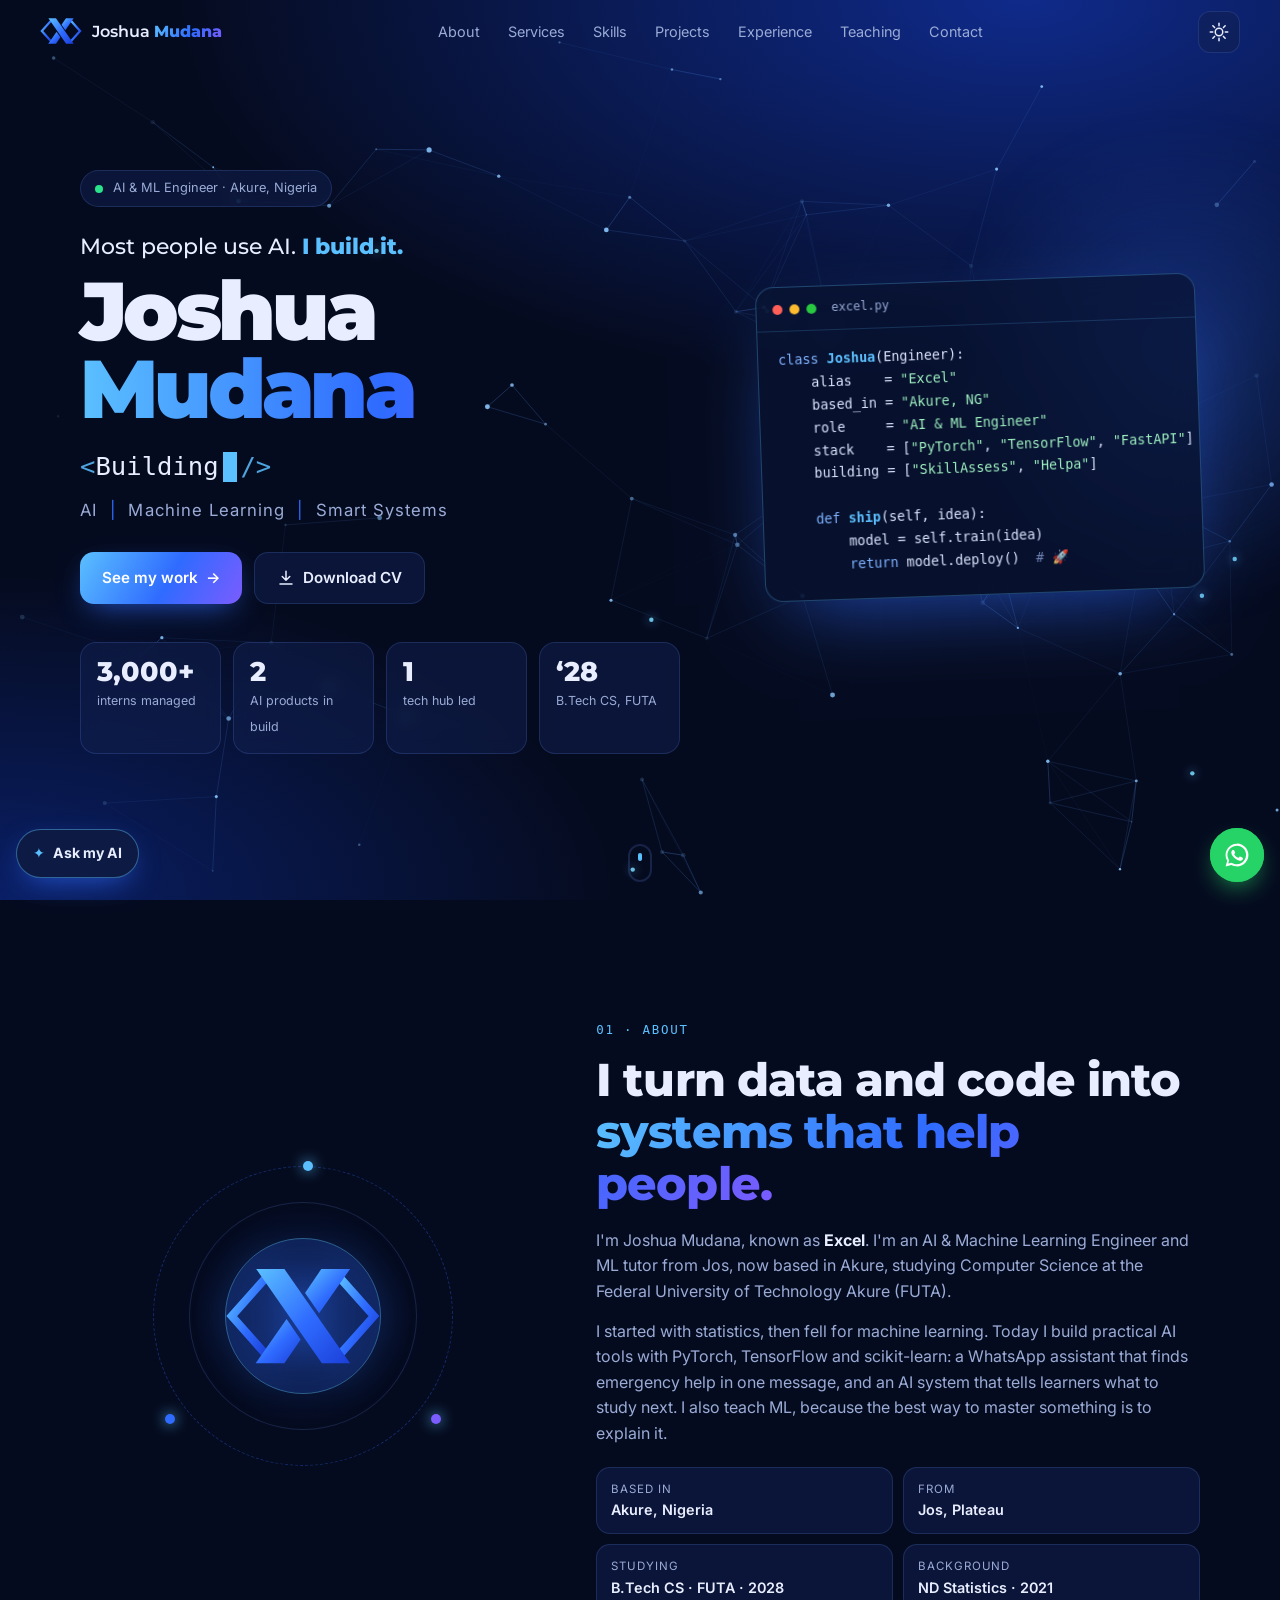
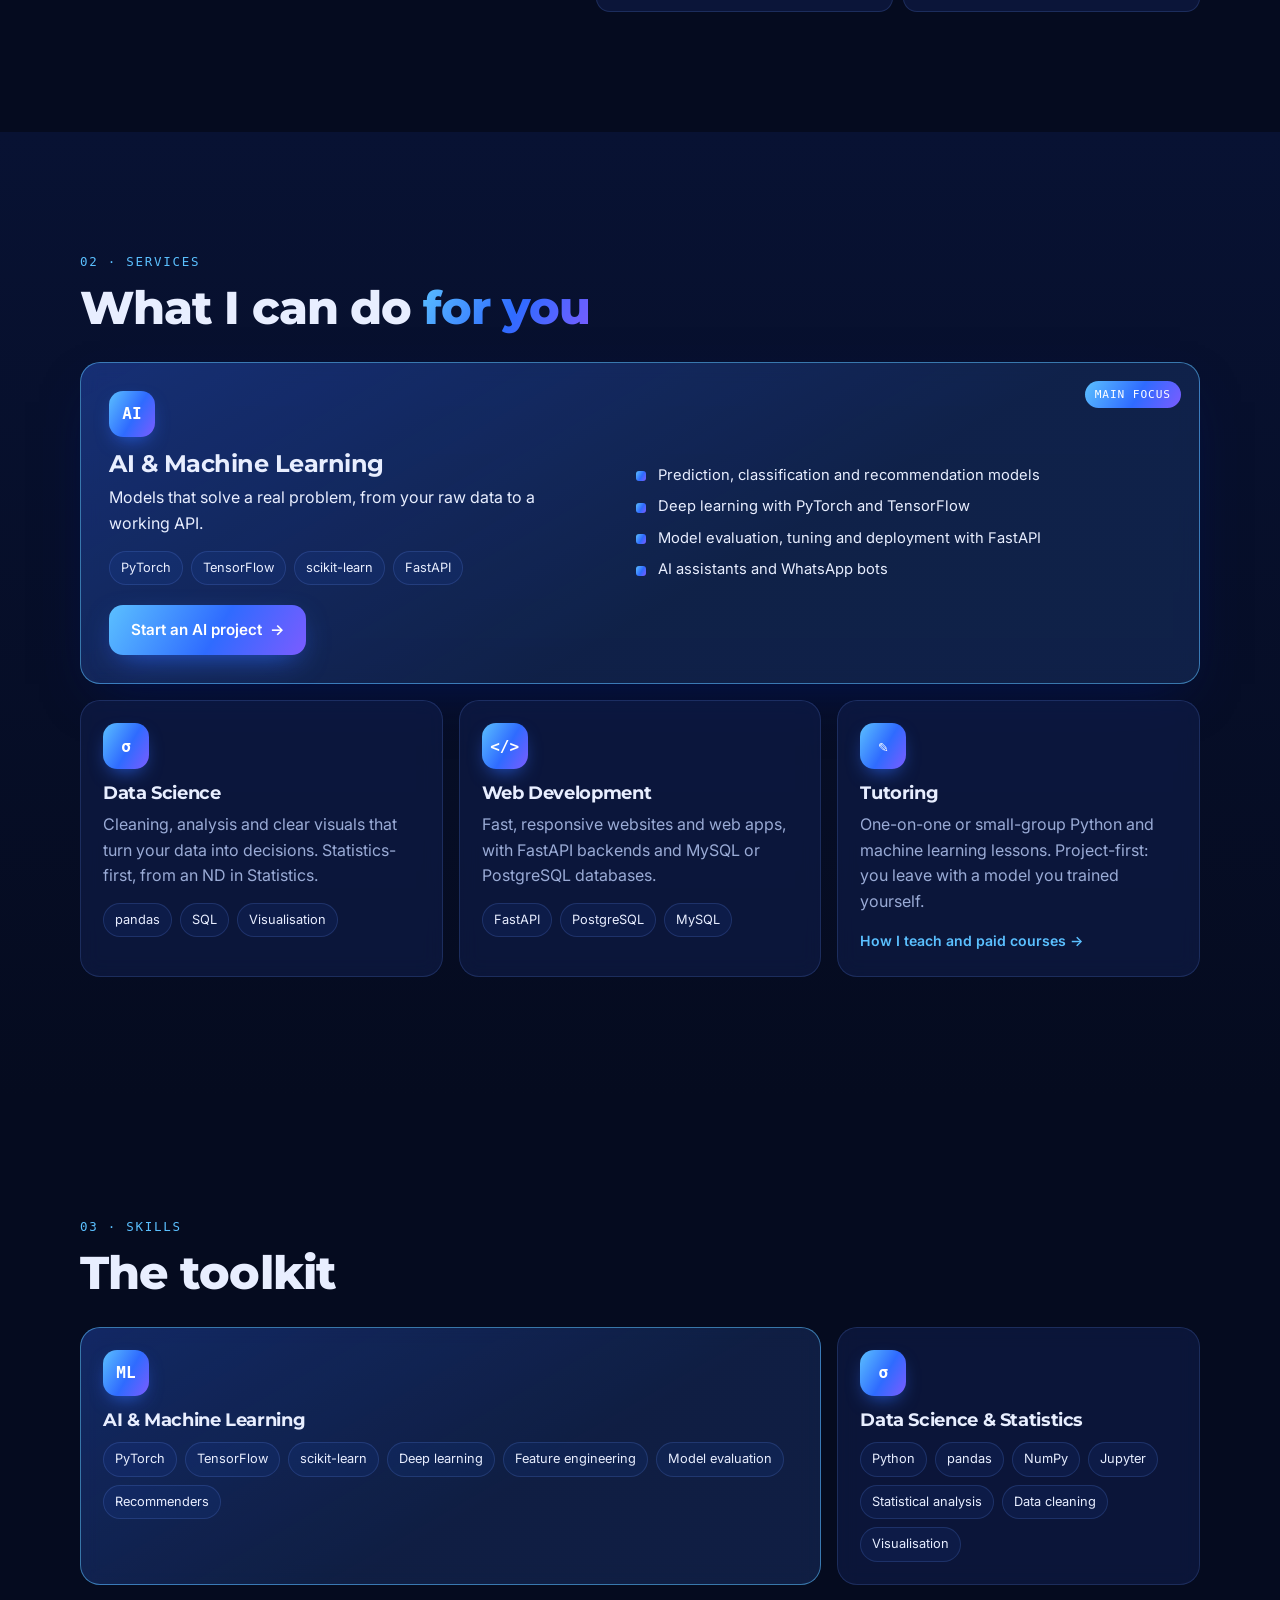
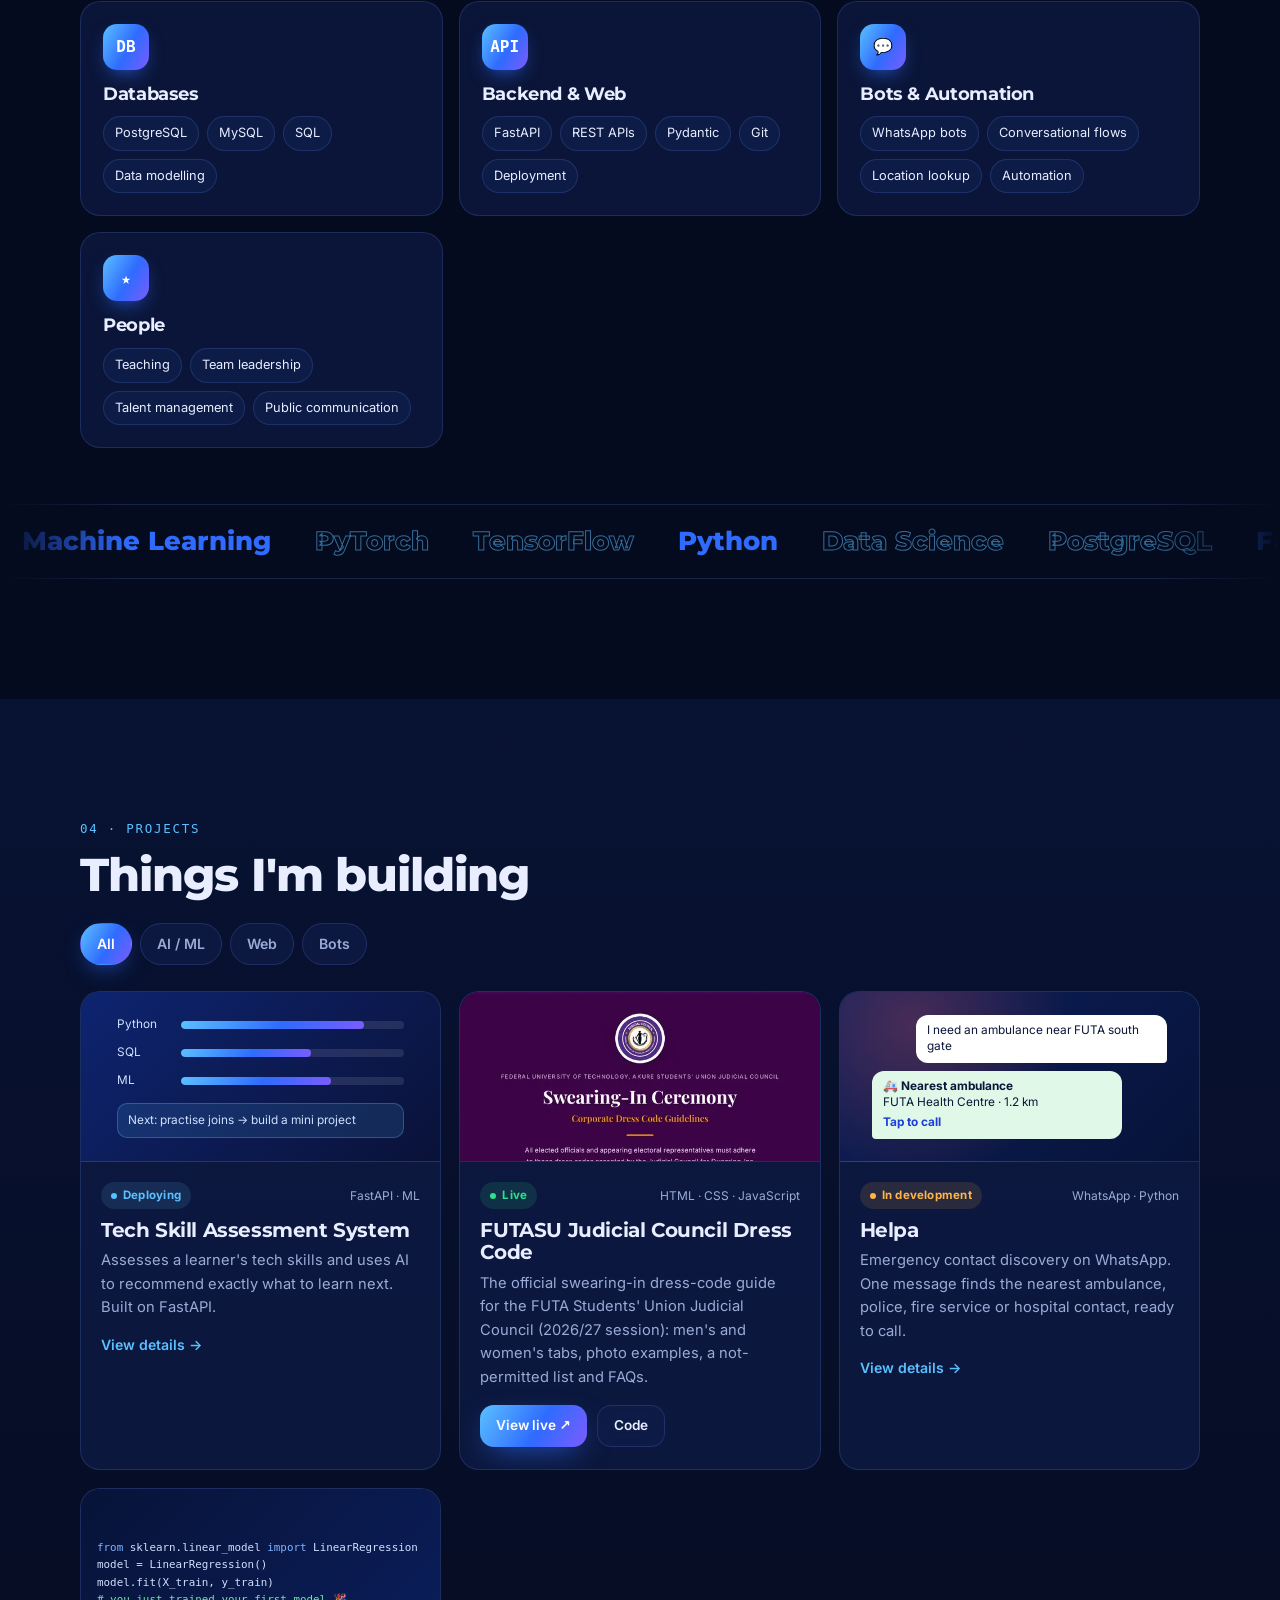
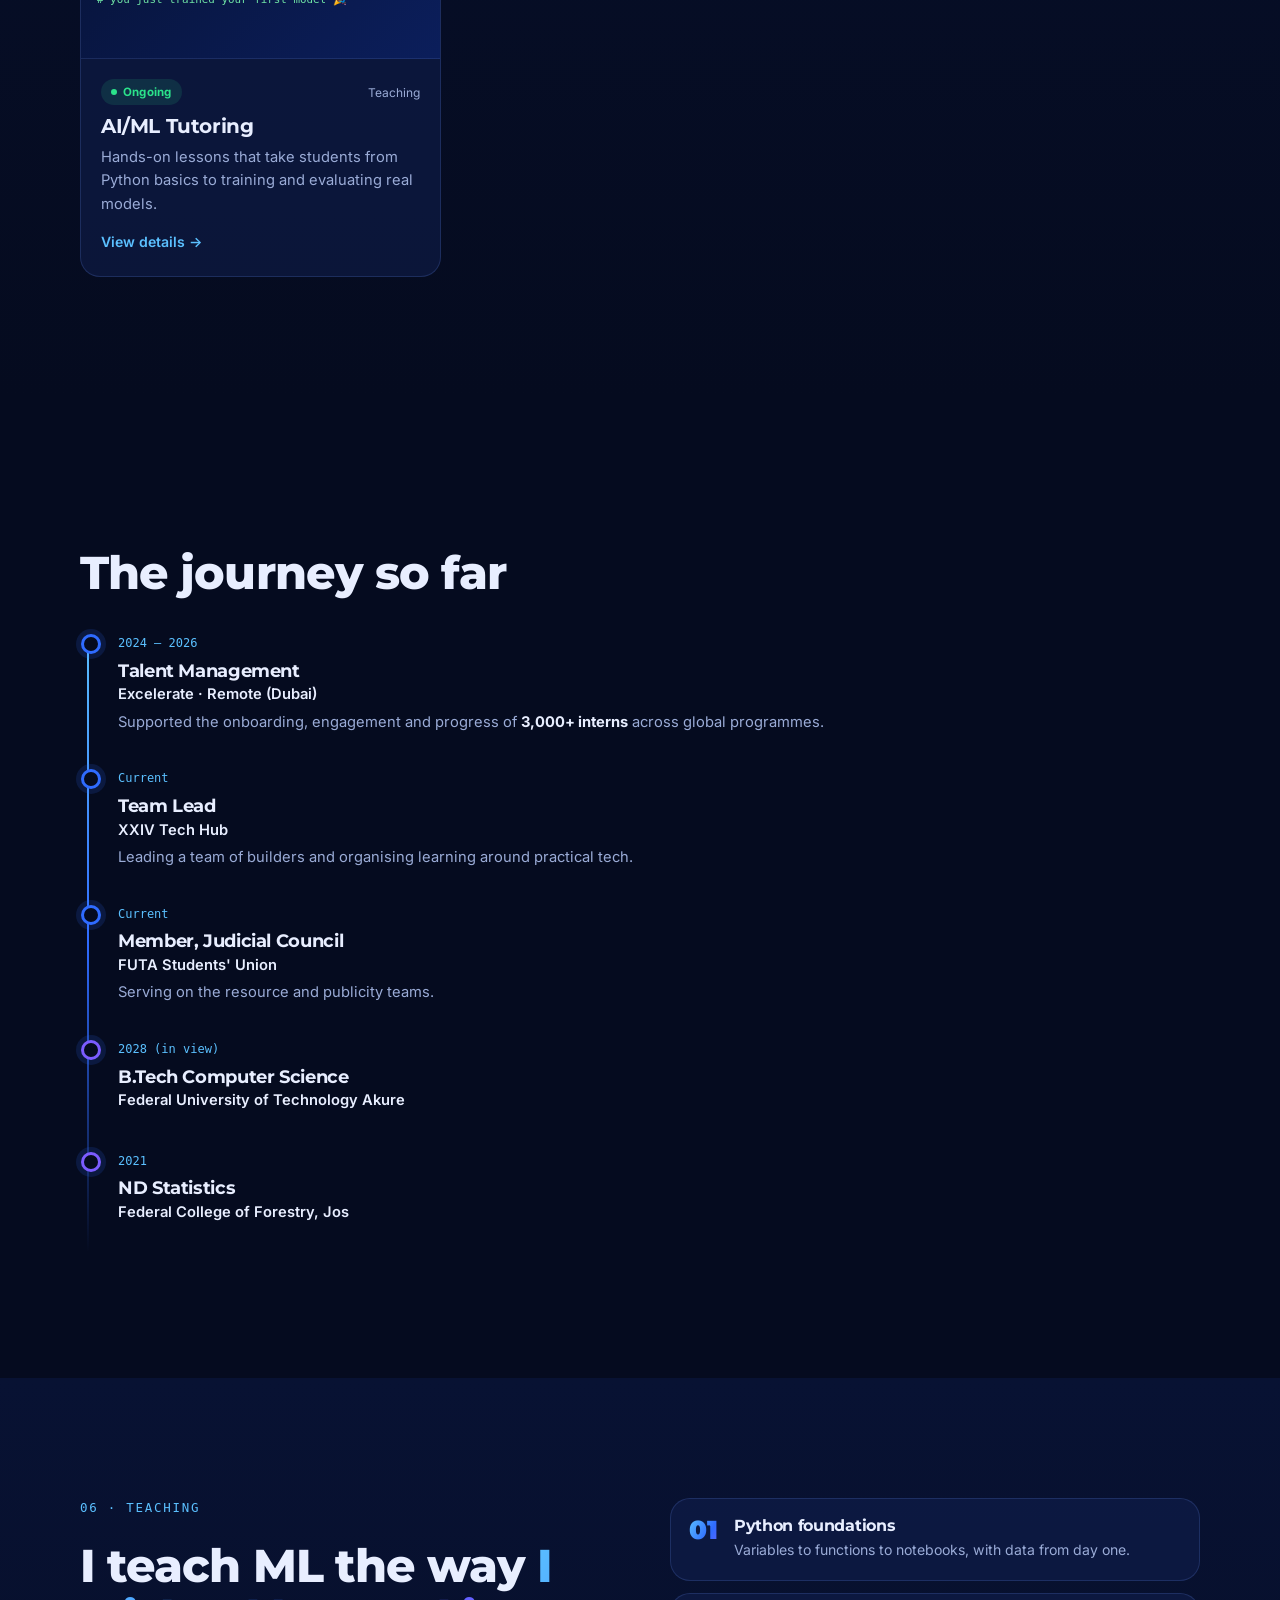
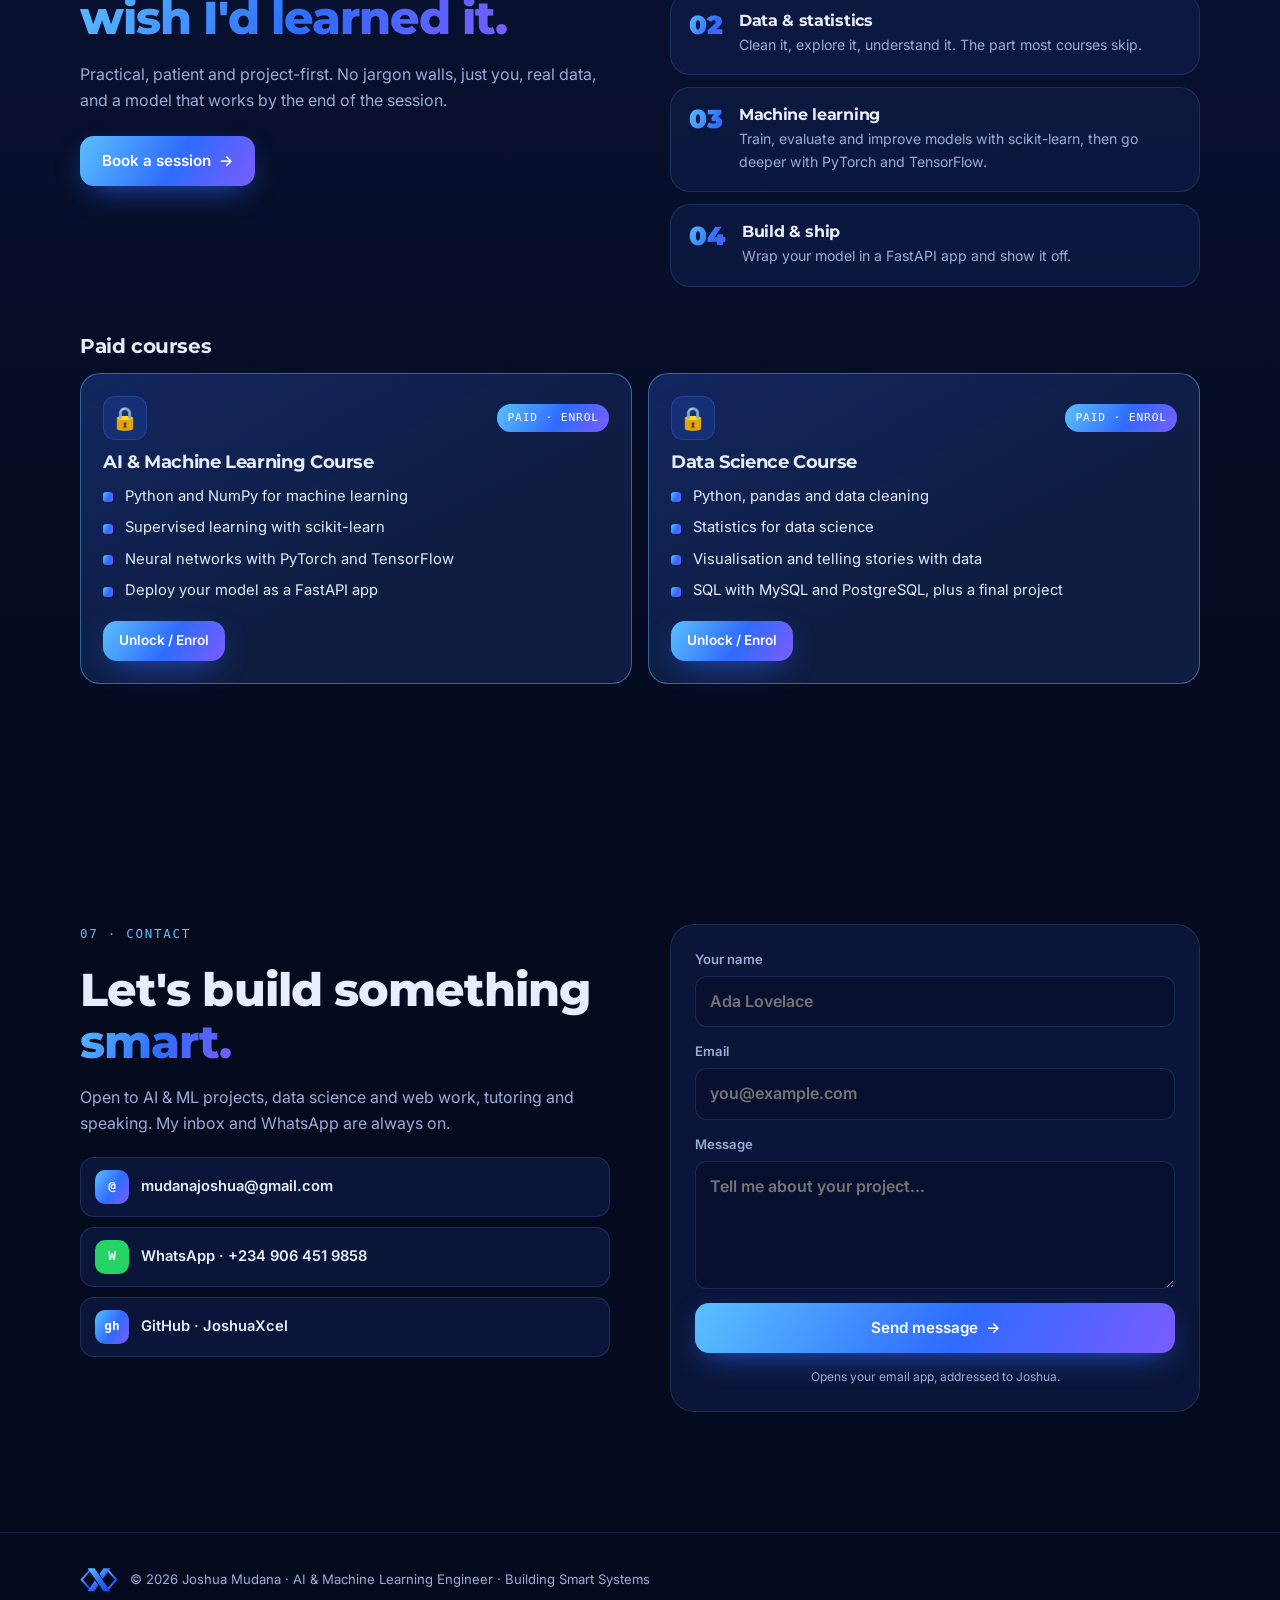
==== commit 7843eefd: "Add paid AI & ML and Data Science courses under Teaching Locked course cards with Unlock / Enrol; ea" ====
--- a/index.html
+++ b/index.html
@@ -164,7 +164,7 @@
         <div class="skill-ico">✎</div>
         <h3>Tutoring</h3>
         <p>One-on-one or small-group Python and machine learning lessons. Project-first: you leave with a model you trained yourself.</p>
-        <a class="svc-link" href="#teaching">How I teach →</a>
+        <a class="svc-link" href="#teaching">How I teach and paid courses →</a>
       </article>
     </div>
   </div>
@@ -318,6 +318,35 @@
       <li class="reveal"><b>04</b><div><h3>Build &amp; ship</h3><p>Wrap your model in a FastAPI app and show it off.</p></div></li>
     </ol>
   </div>
+  <div class="container">
+    <div class="courses">
+      <h3 class="courses-title reveal">Paid courses</h3>
+      <div class="courses-grid">
+        <article class="course tilt reveal" data-course="course_ml" tabindex="0" role="button" aria-label="AI &amp; Machine Learning Course: paid, open enrolment details">
+          <div class="course-top"><span class="course-lock" aria-hidden="true">🔒</span><span class="course-badge">Paid · Enrol</span></div>
+          <h4>AI &amp; Machine Learning Course</h4>
+          <ul class="svc-list">
+            <li>Python and NumPy for machine learning</li>
+            <li>Supervised learning with scikit-learn</li>
+            <li>Neural networks with PyTorch and TensorFlow</li>
+            <li>Deploy your model as a FastAPI app</li>
+          </ul>
+          <button class="btn btn-primary btn-sm" type="button">Unlock / Enrol</button>
+        </article>
+        <article class="course tilt reveal" data-course="course_ds" tabindex="0" role="button" aria-label="Data Science Course: paid, open enrolment details">
+          <div class="course-top"><span class="course-lock" aria-hidden="true">🔒</span><span class="course-badge">Paid · Enrol</span></div>
+          <h4>Data Science Course</h4>
+          <ul class="svc-list">
+            <li>Python, pandas and data cleaning</li>
+            <li>Statistics for data science</li>
+            <li>Visualisation and telling stories with data</li>
+            <li>SQL with MySQL and PostgreSQL, plus a final project</li>
+          </ul>
+          <button class="btn btn-primary btn-sm" type="button">Unlock / Enrol</button>
+        </article>
+      </div>
+    </div>
+  </div>
 </section>
 
 <!-- CONTACT -->
--- a/styles.css
+++ b/styles.css
@@ -404,3 +404,17 @@
 .p-shot img{width:100%;height:100%;object-fit:cover;object-position:top}
 .p-links{display:flex;flex-wrap:wrap;gap:10px;margin-top:16px}
 .btn-sm{padding:9px 16px;font-size:.85rem}
+/* courses */
+.courses{margin-top:48px}
+.courses-title{font-size:1.25rem;margin-bottom:16px}
+.courses-grid{display:grid;gap:16px}
+.course{display:flex;flex-direction:column;padding:22px;border-radius:var(--r);border:1px solid rgba(91,192,255,.45);background:linear-gradient(150deg,rgba(47,107,255,.18),rgba(91,192,255,.04) 60%),var(--card);cursor:pointer;transition:border-color .3s,box-shadow .3s}
+.course:hover{box-shadow:var(--shadow);border-color:rgba(91,192,255,.75)}
+.course h4{font-family:var(--head);font-size:1.15rem;margin:12px 0 12px}
+.course .svc-list{margin-bottom:18px}
+.course .btn{align-self:flex-start;margin-top:auto}
+.course-top{display:flex;align-items:center;justify-content:space-between}
+.course-lock{font-size:1.4rem;width:44px;height:44px;display:grid;place-items:center;border-radius:12px;background:rgba(47,107,255,.18);border:1px solid var(--line)}
+.course-badge{font-family:var(--mono);font-size:.7rem;letter-spacing:.08em;text-transform:uppercase;padding:5px 10px;border-radius:999px;color:#fff;background:var(--grad)}
+.status.paid{color:#FFD166;background:rgba(255,209,102,.14)}
+@media (min-width:640px){ .courses-grid{grid-template-columns:1fr 1fr} .course .svc-list{grid-template-columns:1fr} }
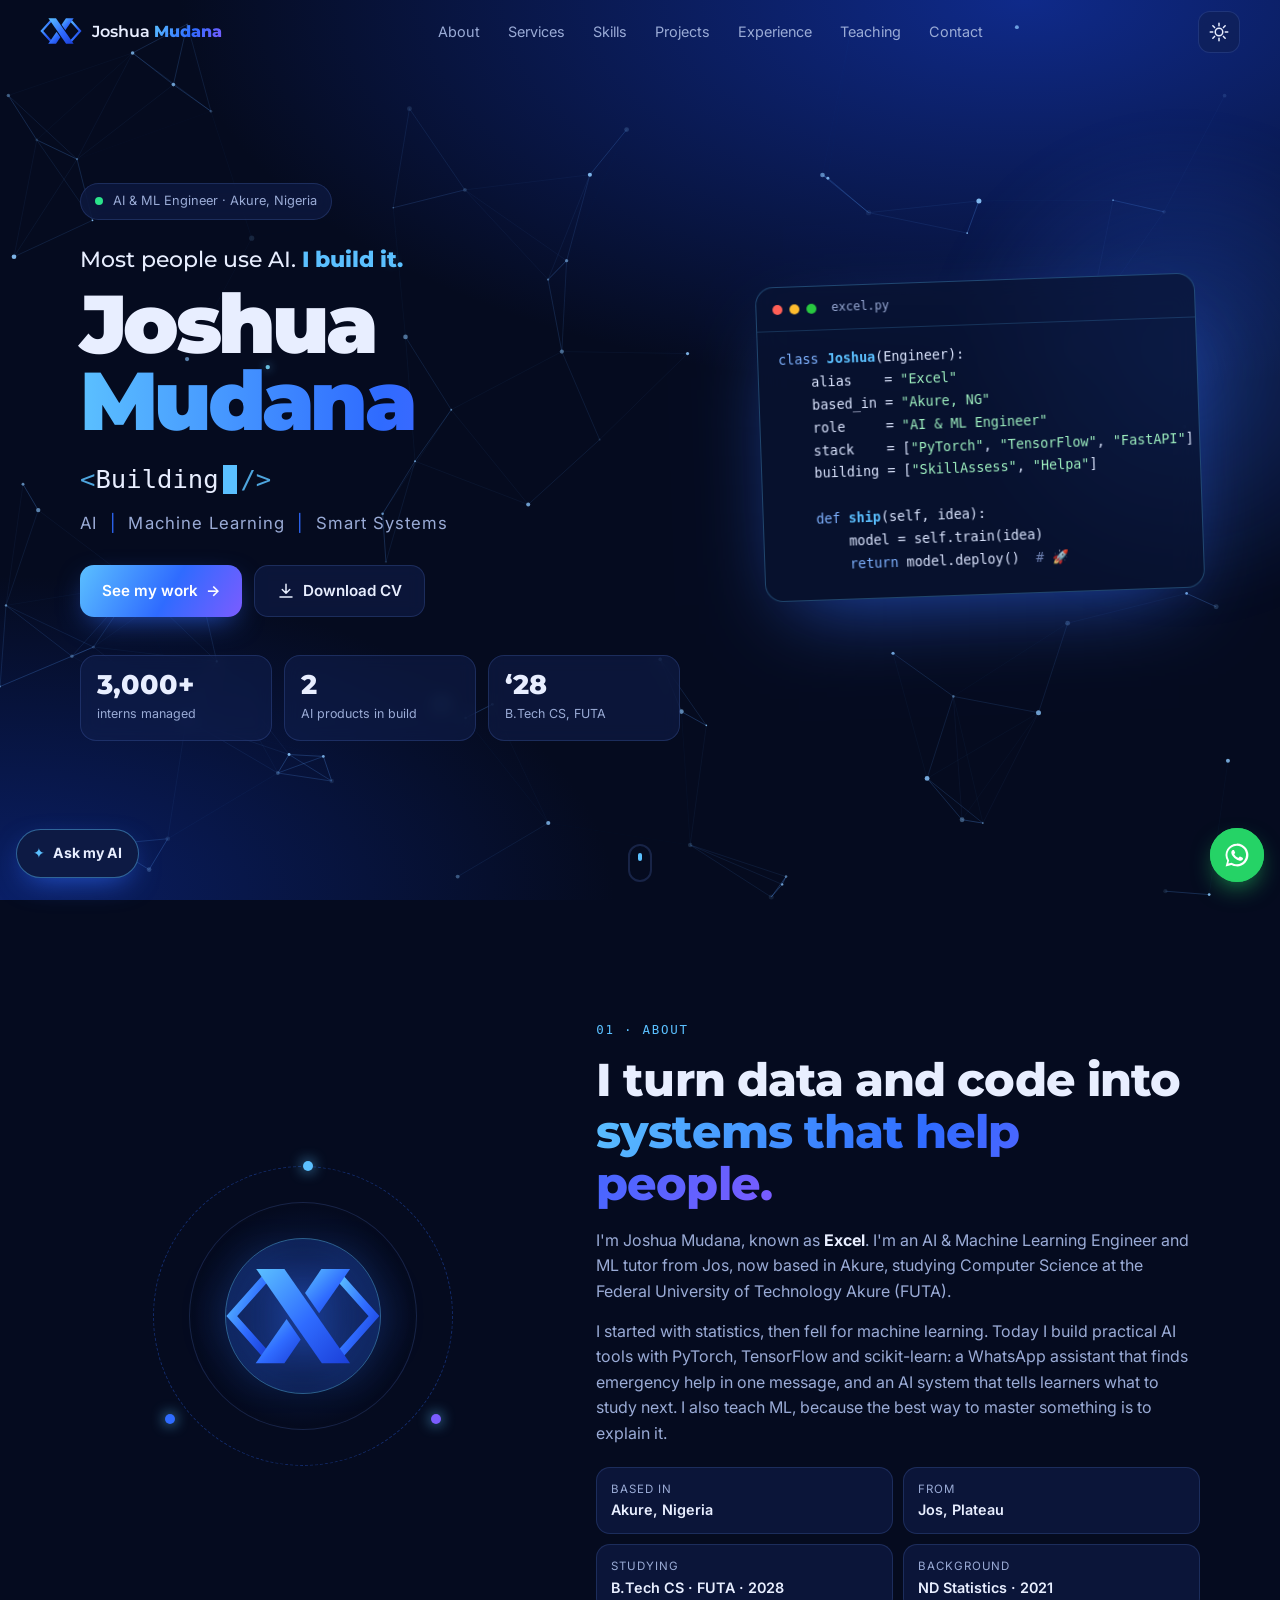
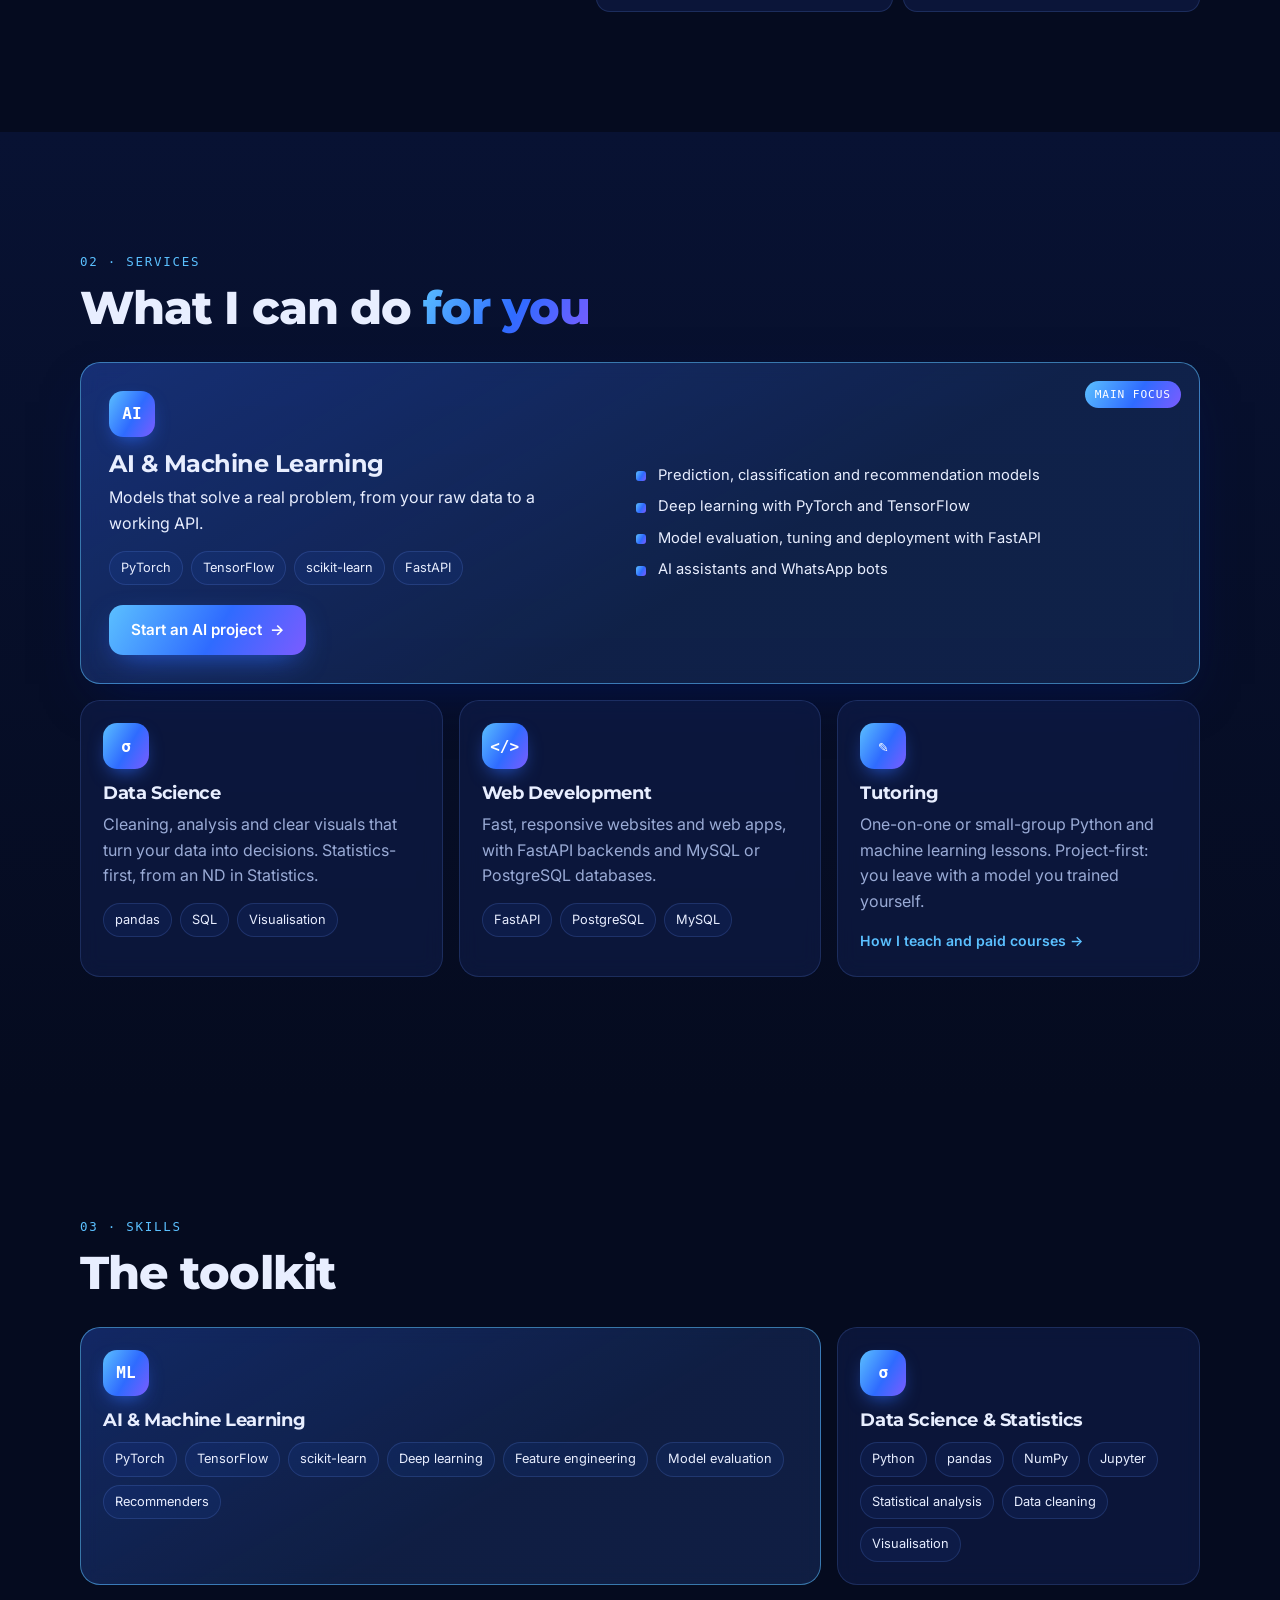
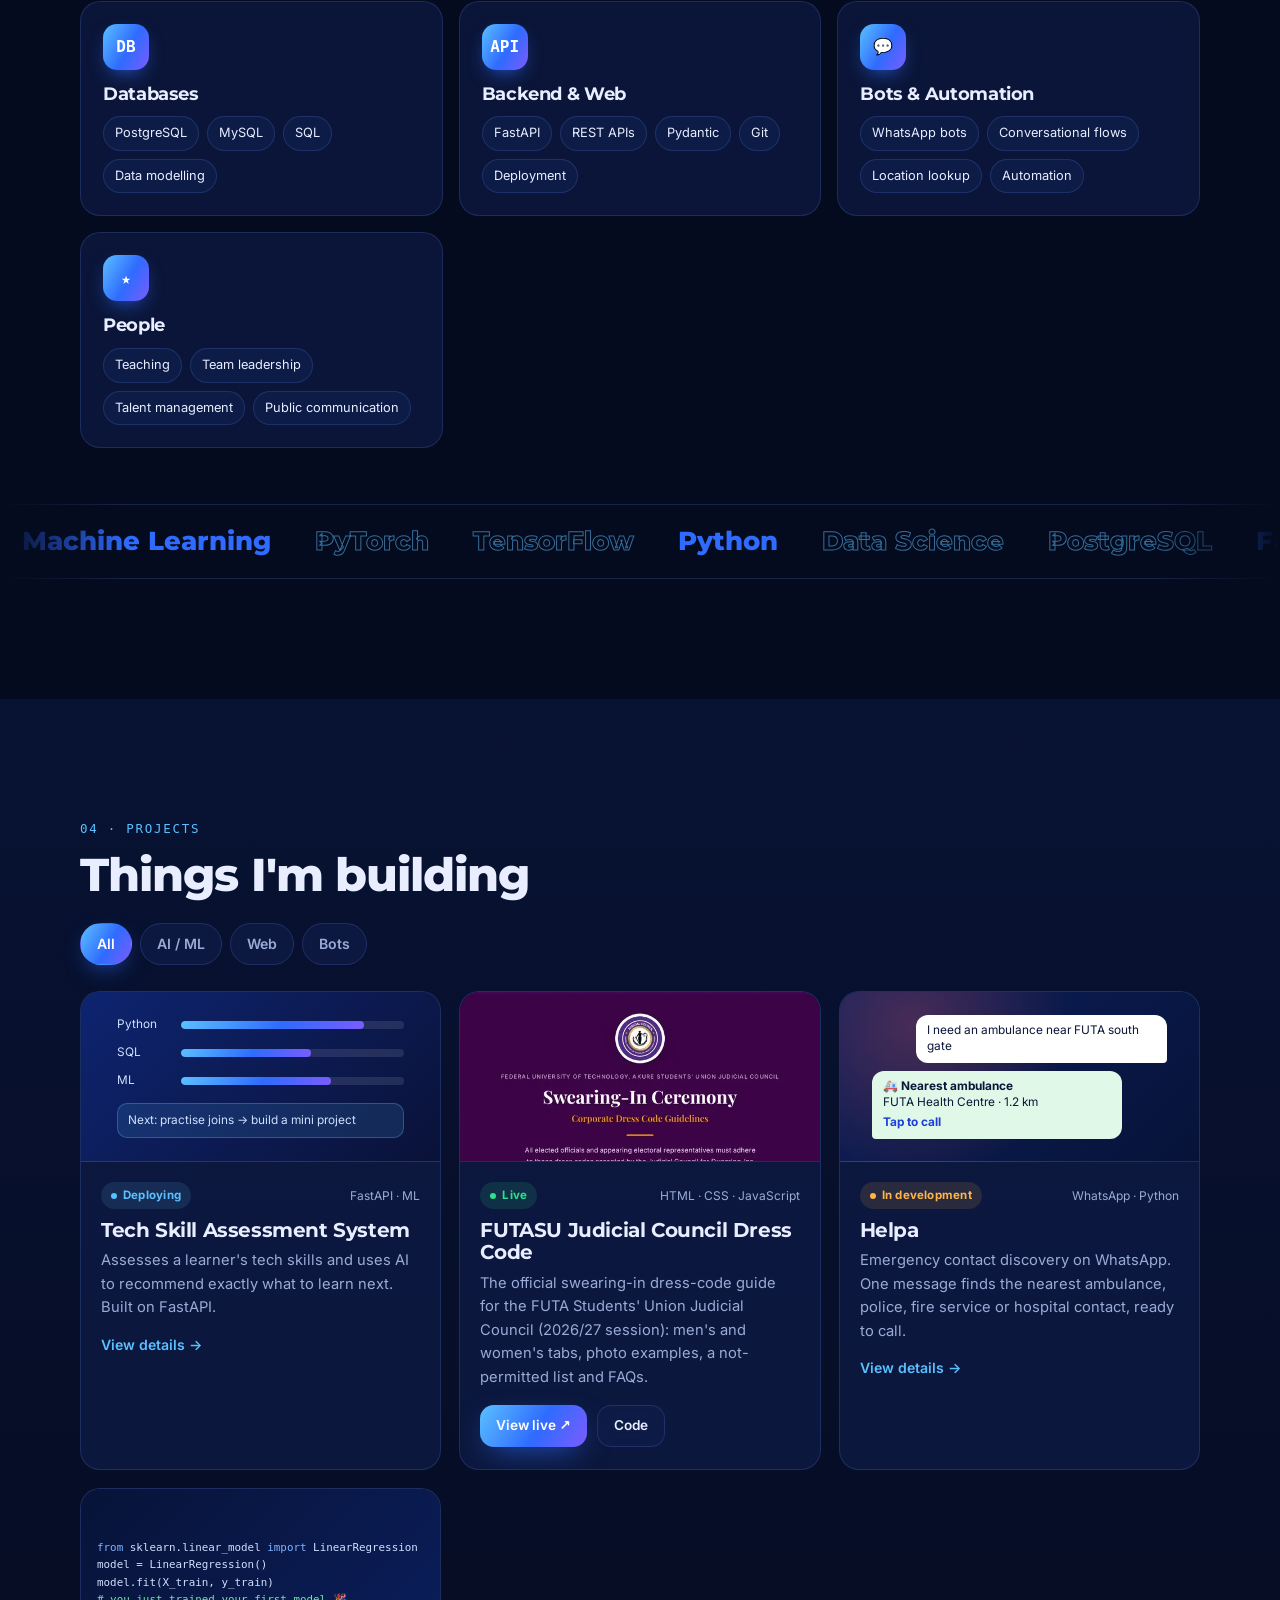
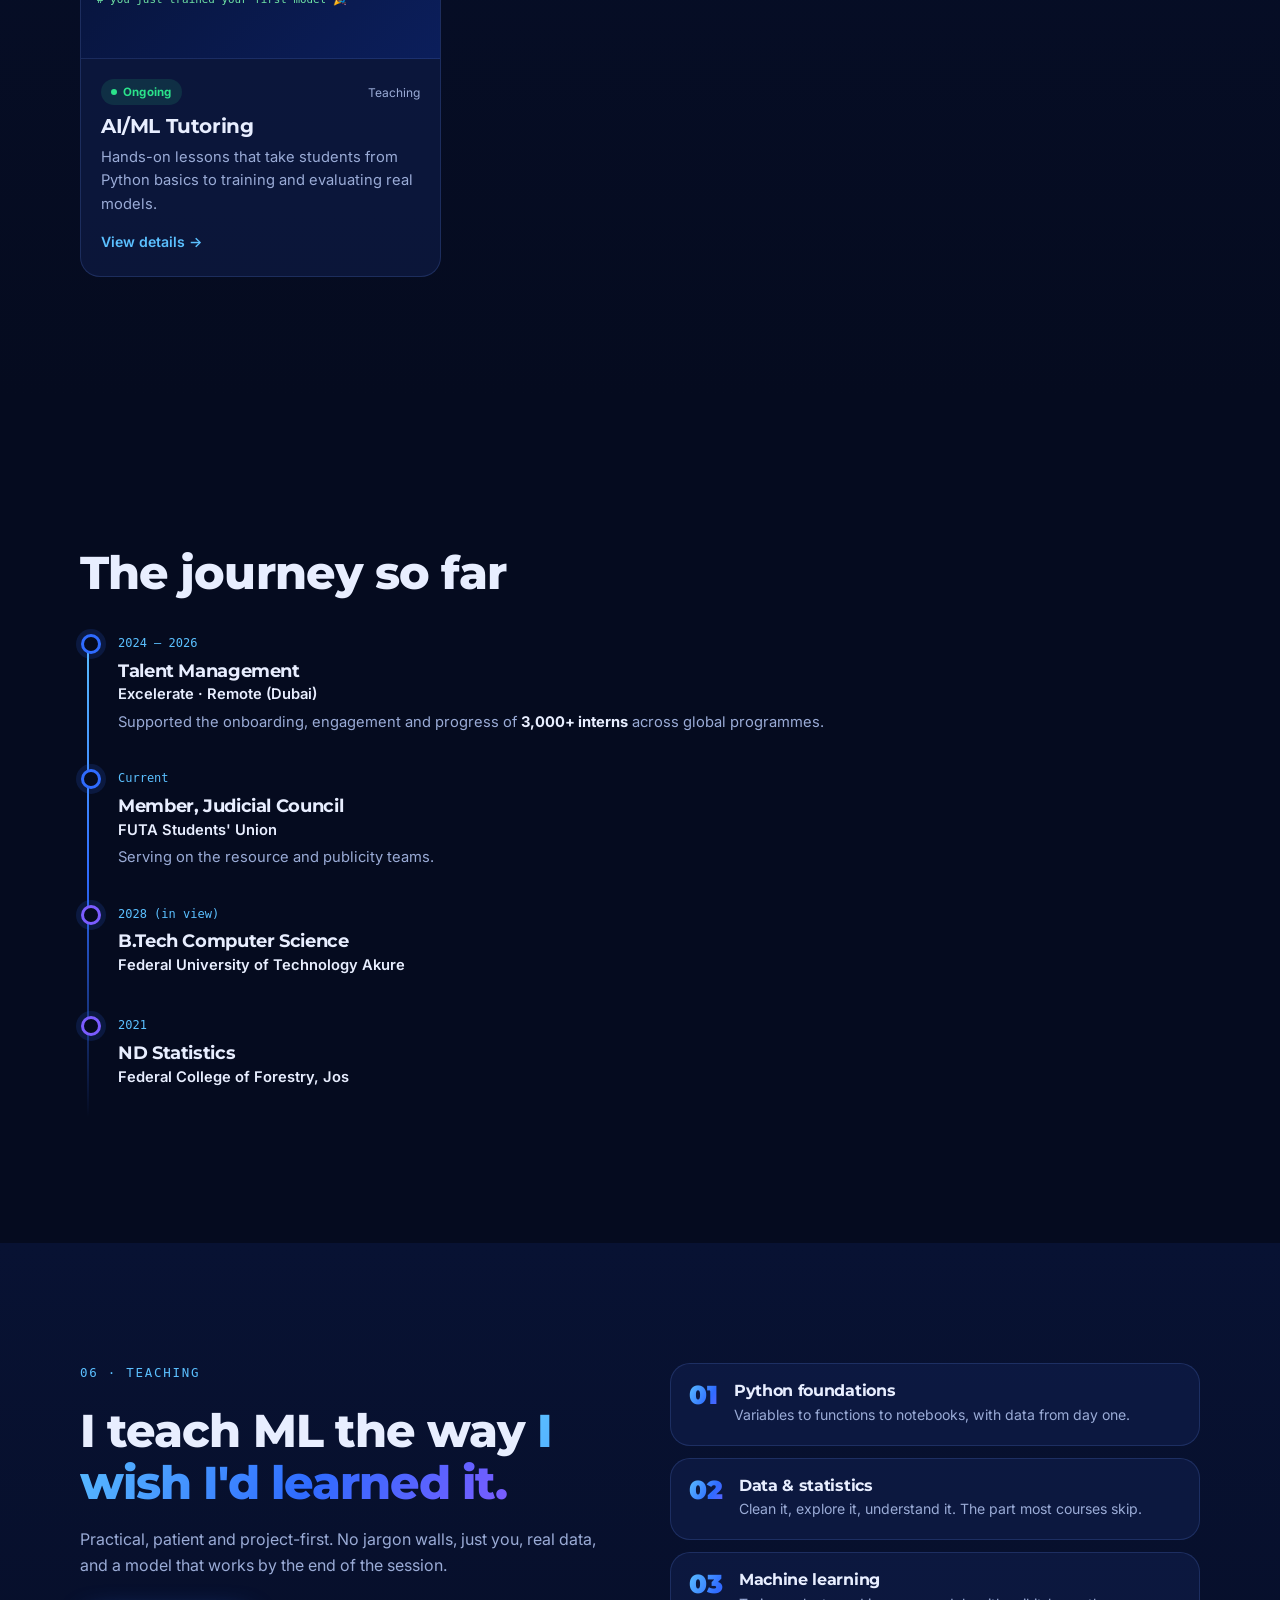
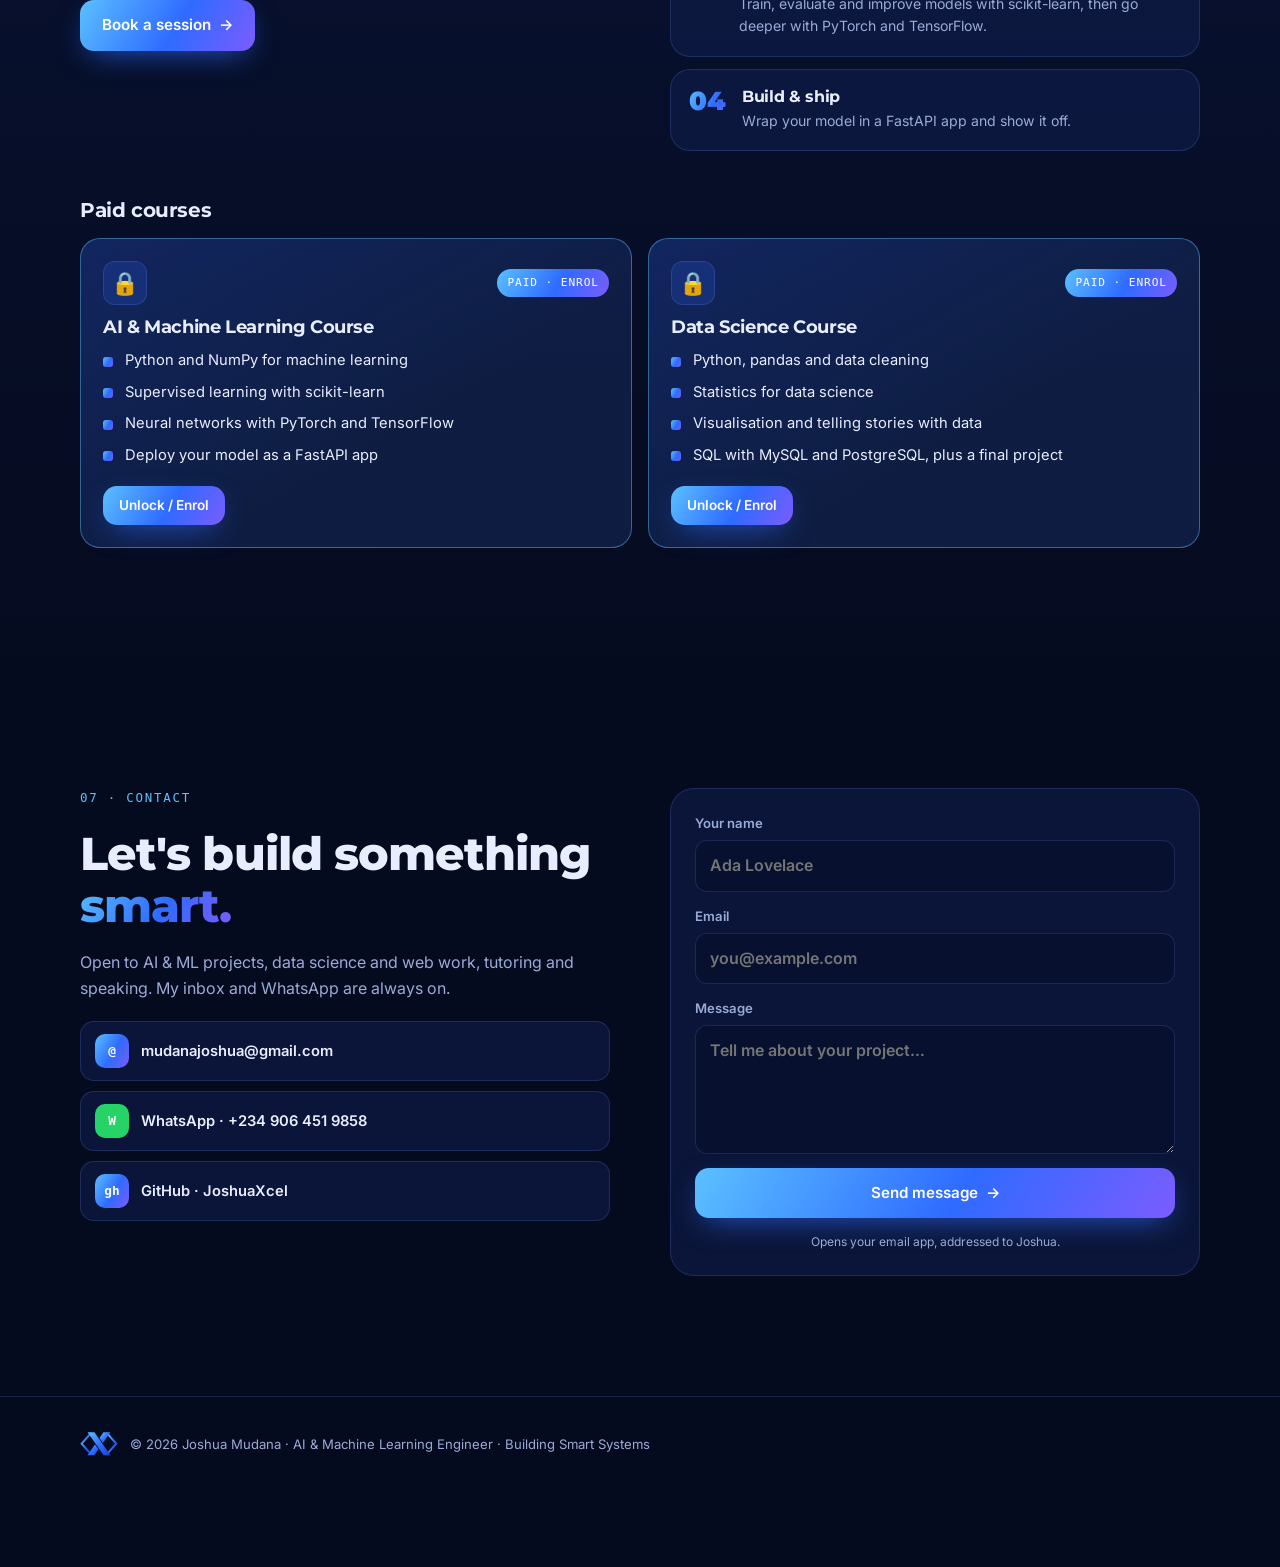
==== commit 06477ea0: "Remove XXIV Tech Hub" ====
--- a/index.html
+++ b/index.html
@@ -81,7 +81,6 @@
     <ul class="stats reveal" aria-label="Quick numbers">
       <li><strong><span class="count" data-to="3000">0</span>+</strong><span>interns managed</span></li>
       <li><strong><span class="count" data-to="2">0</span></strong><span>AI products in build</span></li>
-      <li><strong><span class="count" data-to="1">0</span></strong><span>tech hub led</span></li>
       <li><strong>&#8216;<span class="count" data-to="28" data-pad="2">00</span></strong><span>B.Tech CS, FUTA</span></li>
     </ul>
   </div>
@@ -294,7 +293,6 @@
     <h2 class="reveal">The journey so far</h2>
     <ol class="timeline">
       <li class="reveal"><span class="t-date">2024 – 2026</span><h3>Talent Management</h3><p class="t-org">Excelerate · Remote (Dubai)</p><p>Supported the onboarding, engagement and progress of <strong>3,000+ interns</strong> across global programmes.</p></li>
-      <li class="reveal"><span class="t-date">Current</span><h3>Team Lead</h3><p class="t-org">XXIV Tech Hub</p><p>Leading a team of builders and organising learning around practical tech.</p></li>
       <li class="reveal"><span class="t-date">Current</span><h3>Member, Judicial Council</h3><p class="t-org">FUTA Students' Union</p><p>Serving on the resource and publicity teams.</p></li>
       <li class="reveal edu"><span class="t-date">2028 (in view)</span><h3>B.Tech Computer Science</h3><p class="t-org">Federal University of Technology Akure</p></li>
       <li class="reveal edu"><span class="t-date">2021</span><h3>ND Statistics</h3><p class="t-org">Federal College of Forestry, Jos</p></li>
--- a/styles.css
+++ b/styles.css
@@ -325,8 +325,9 @@
   .nav-links a.active::after{left:auto;right:14px;top:50%;margin-top:-2.5px}
   .brand-name{font-size:.95rem}
 }
+@media (max-width:639px){.stats li:last-child:nth-child(odd){grid-column:1/-1}}
 @media (min-width:640px){
-  .stats{grid-template-columns:repeat(4,1fr)}
+  .stats{grid-template-columns:repeat(3,1fr)}
   .skills-grid,.projects-grid,.posts{grid-template-columns:repeat(2,1fr)}
 }
 @media (min-width:900px){
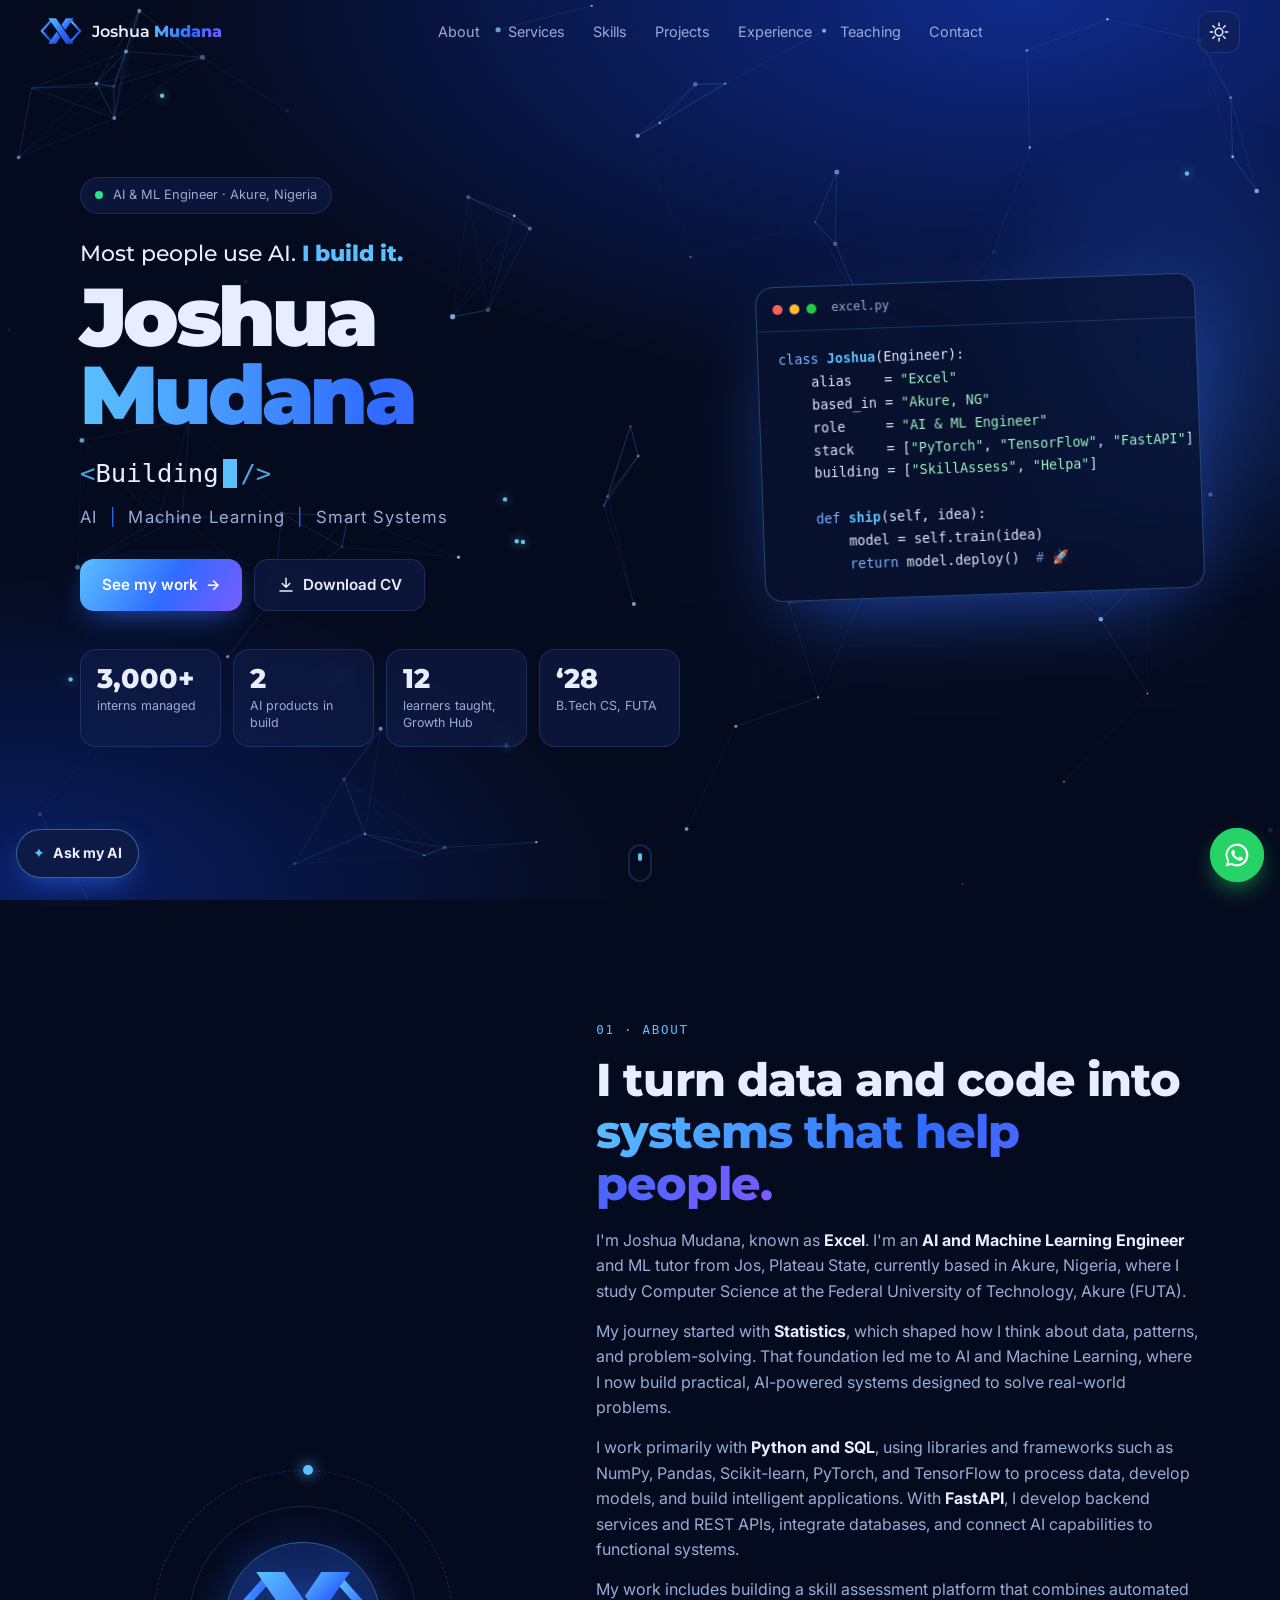
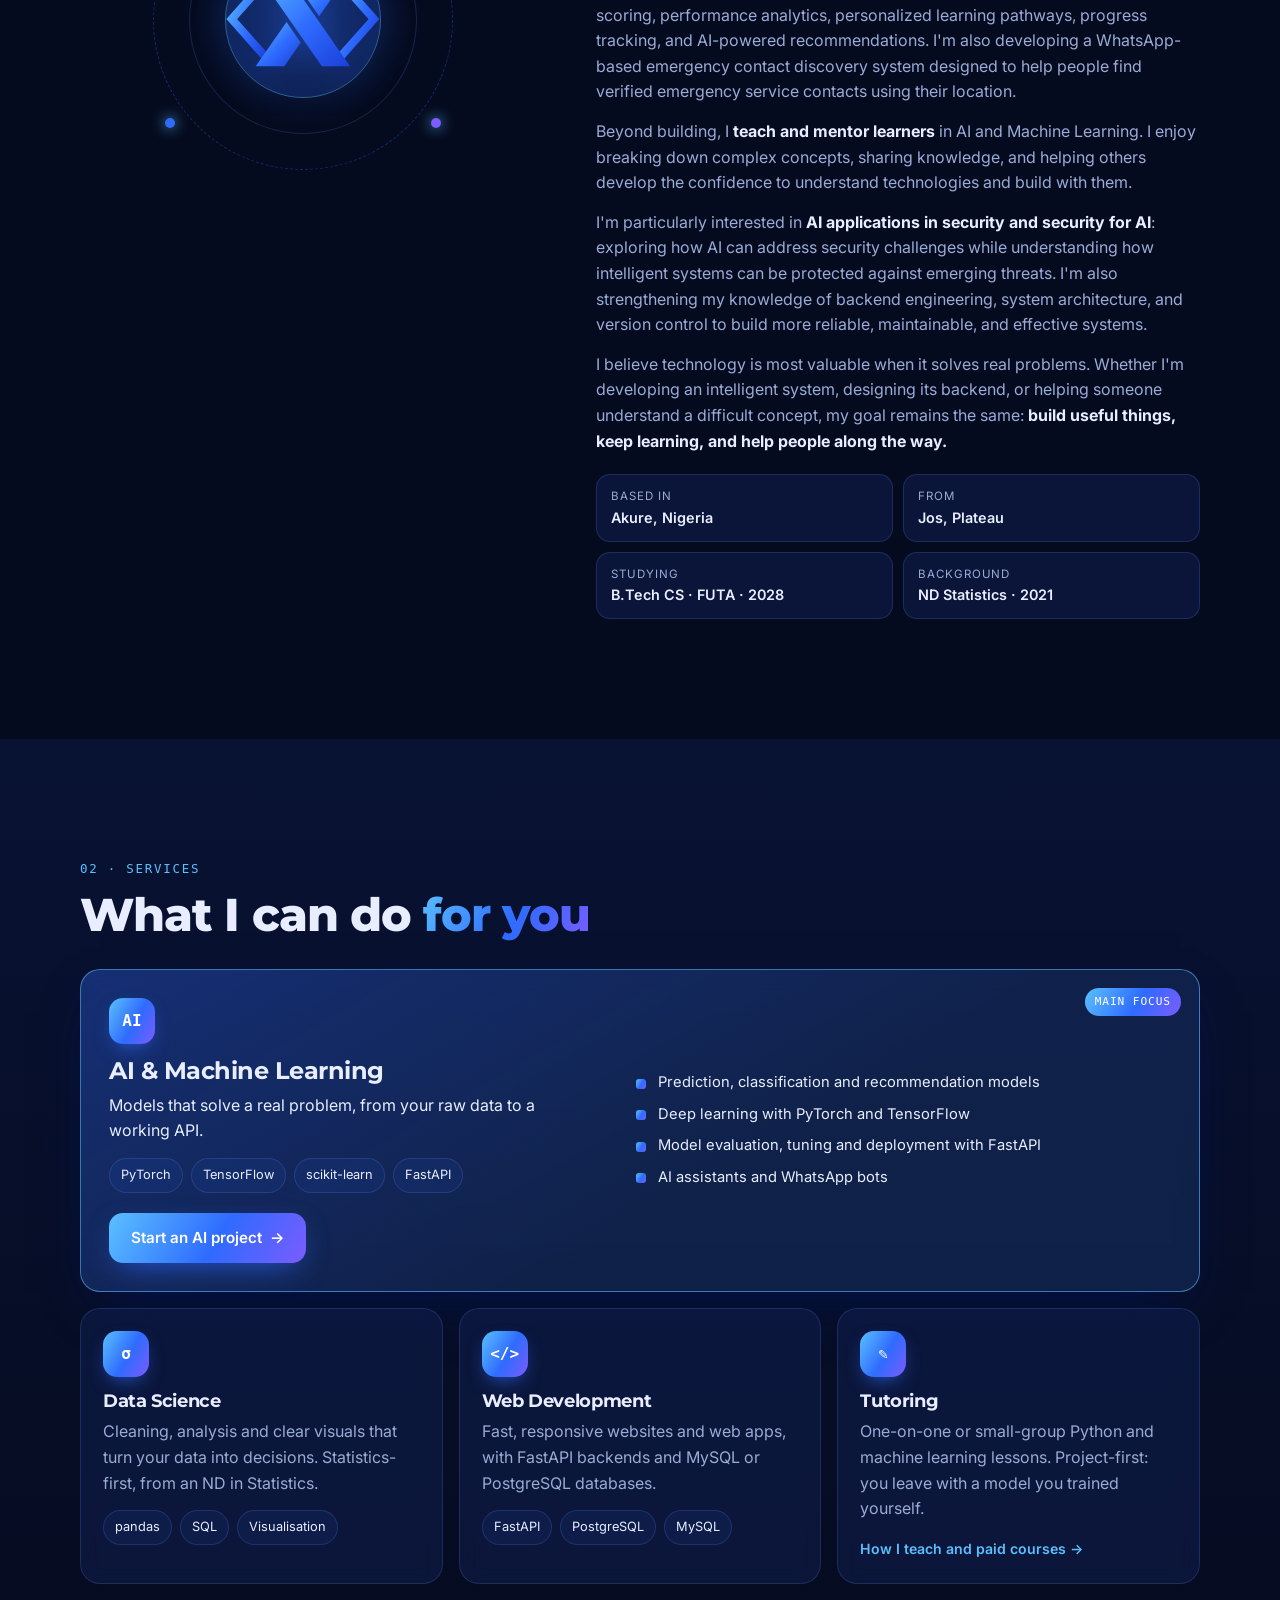
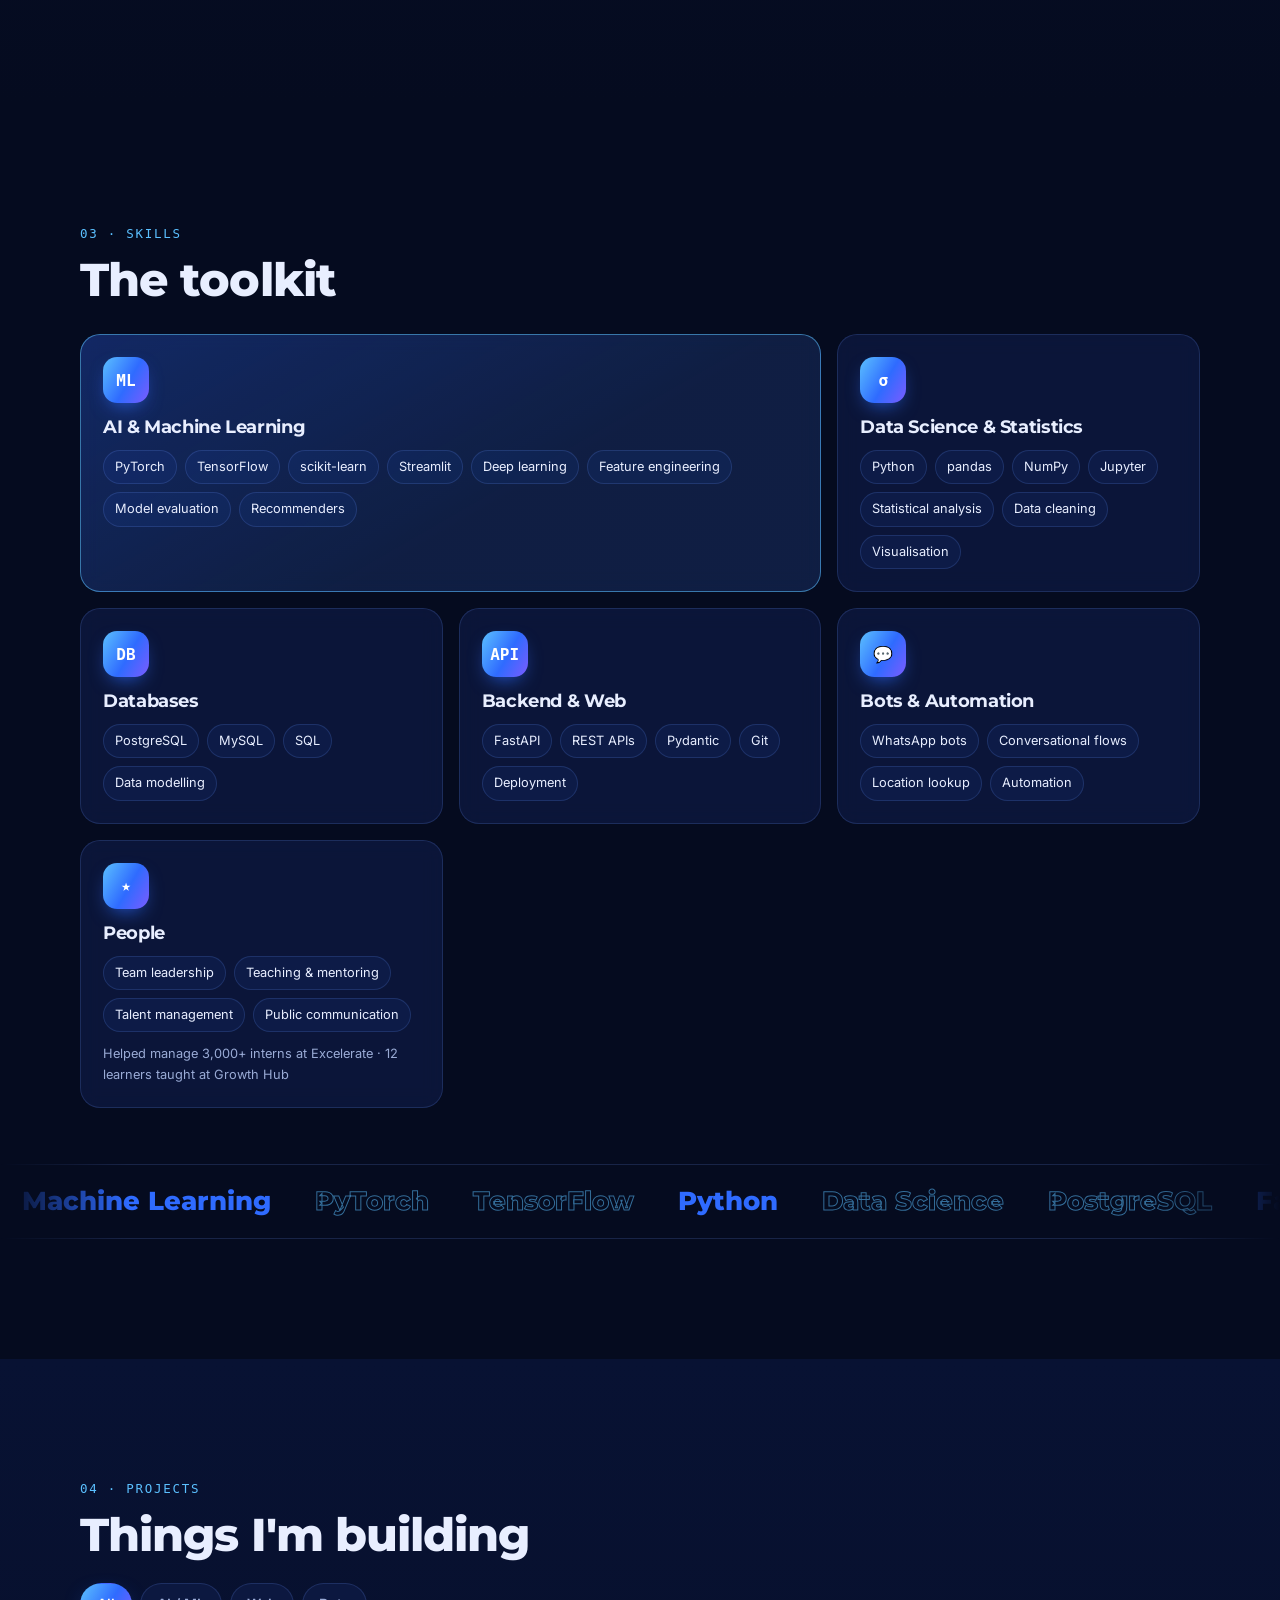
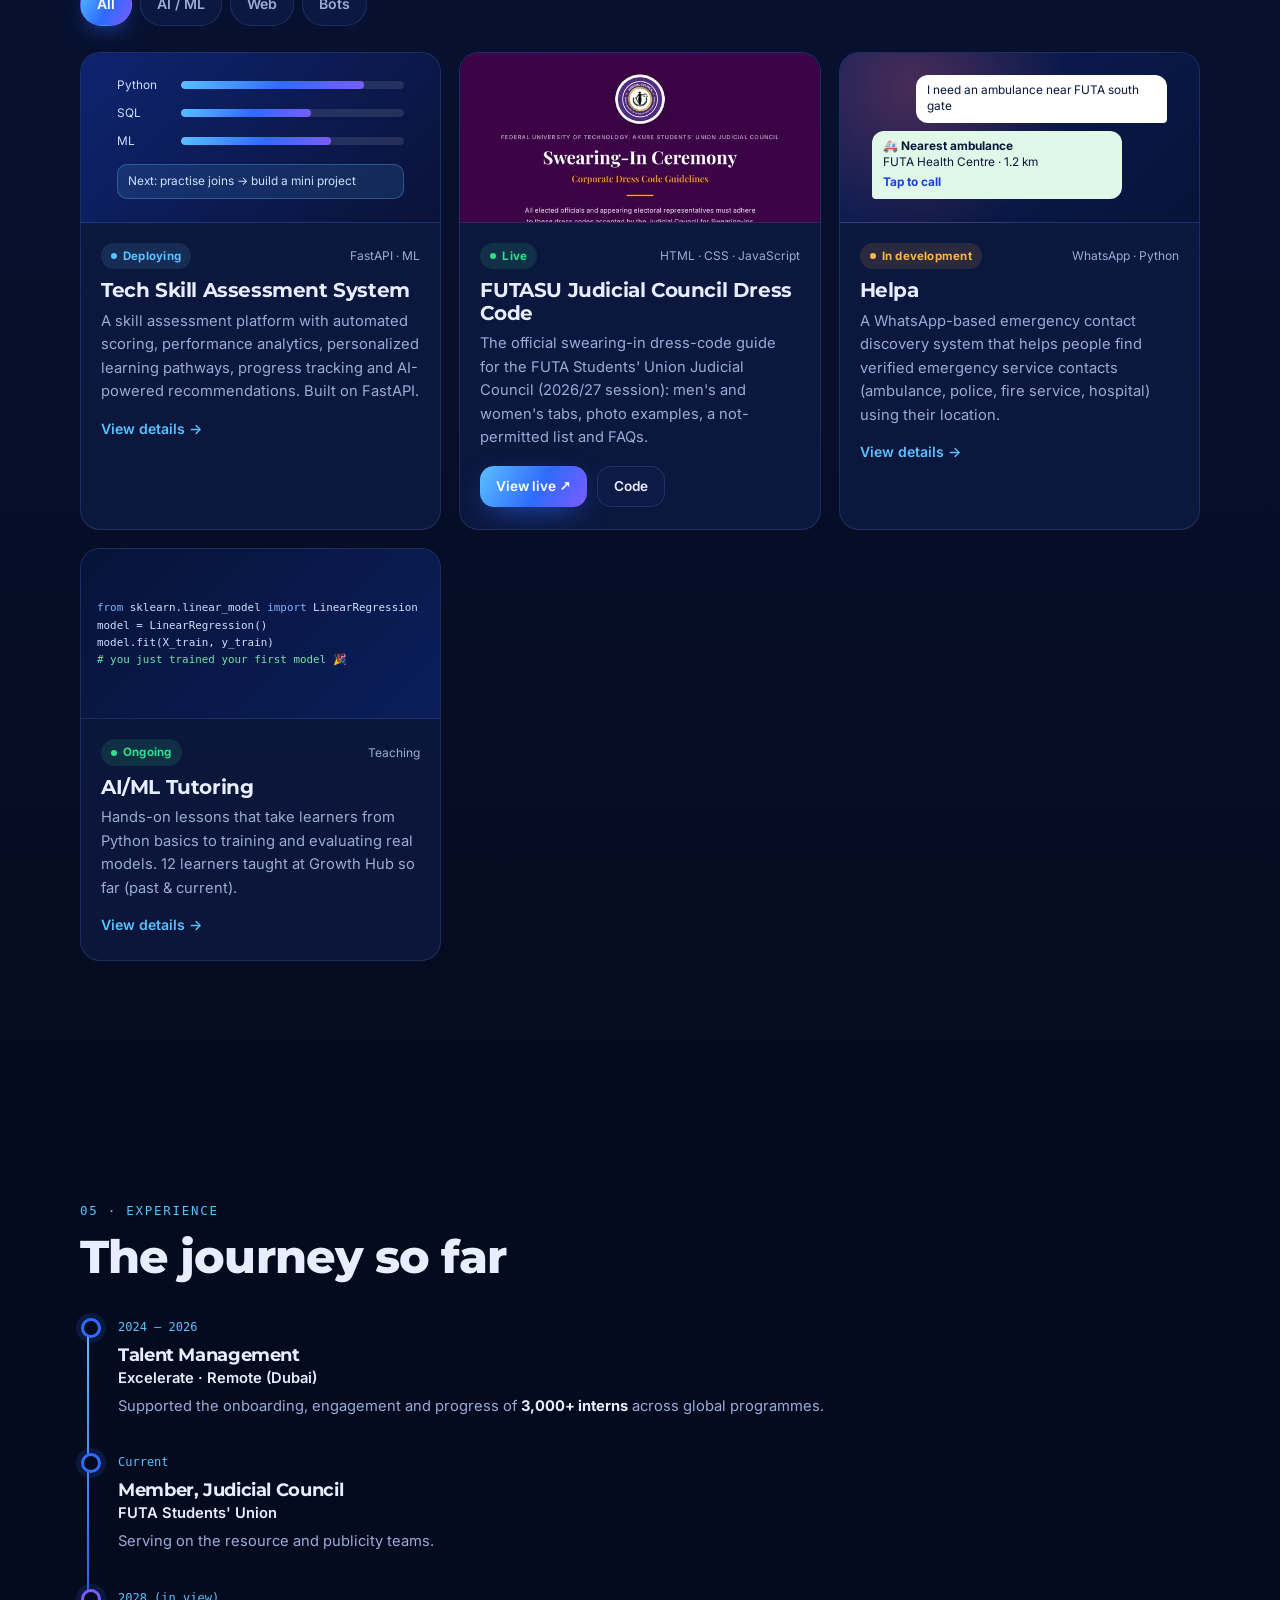
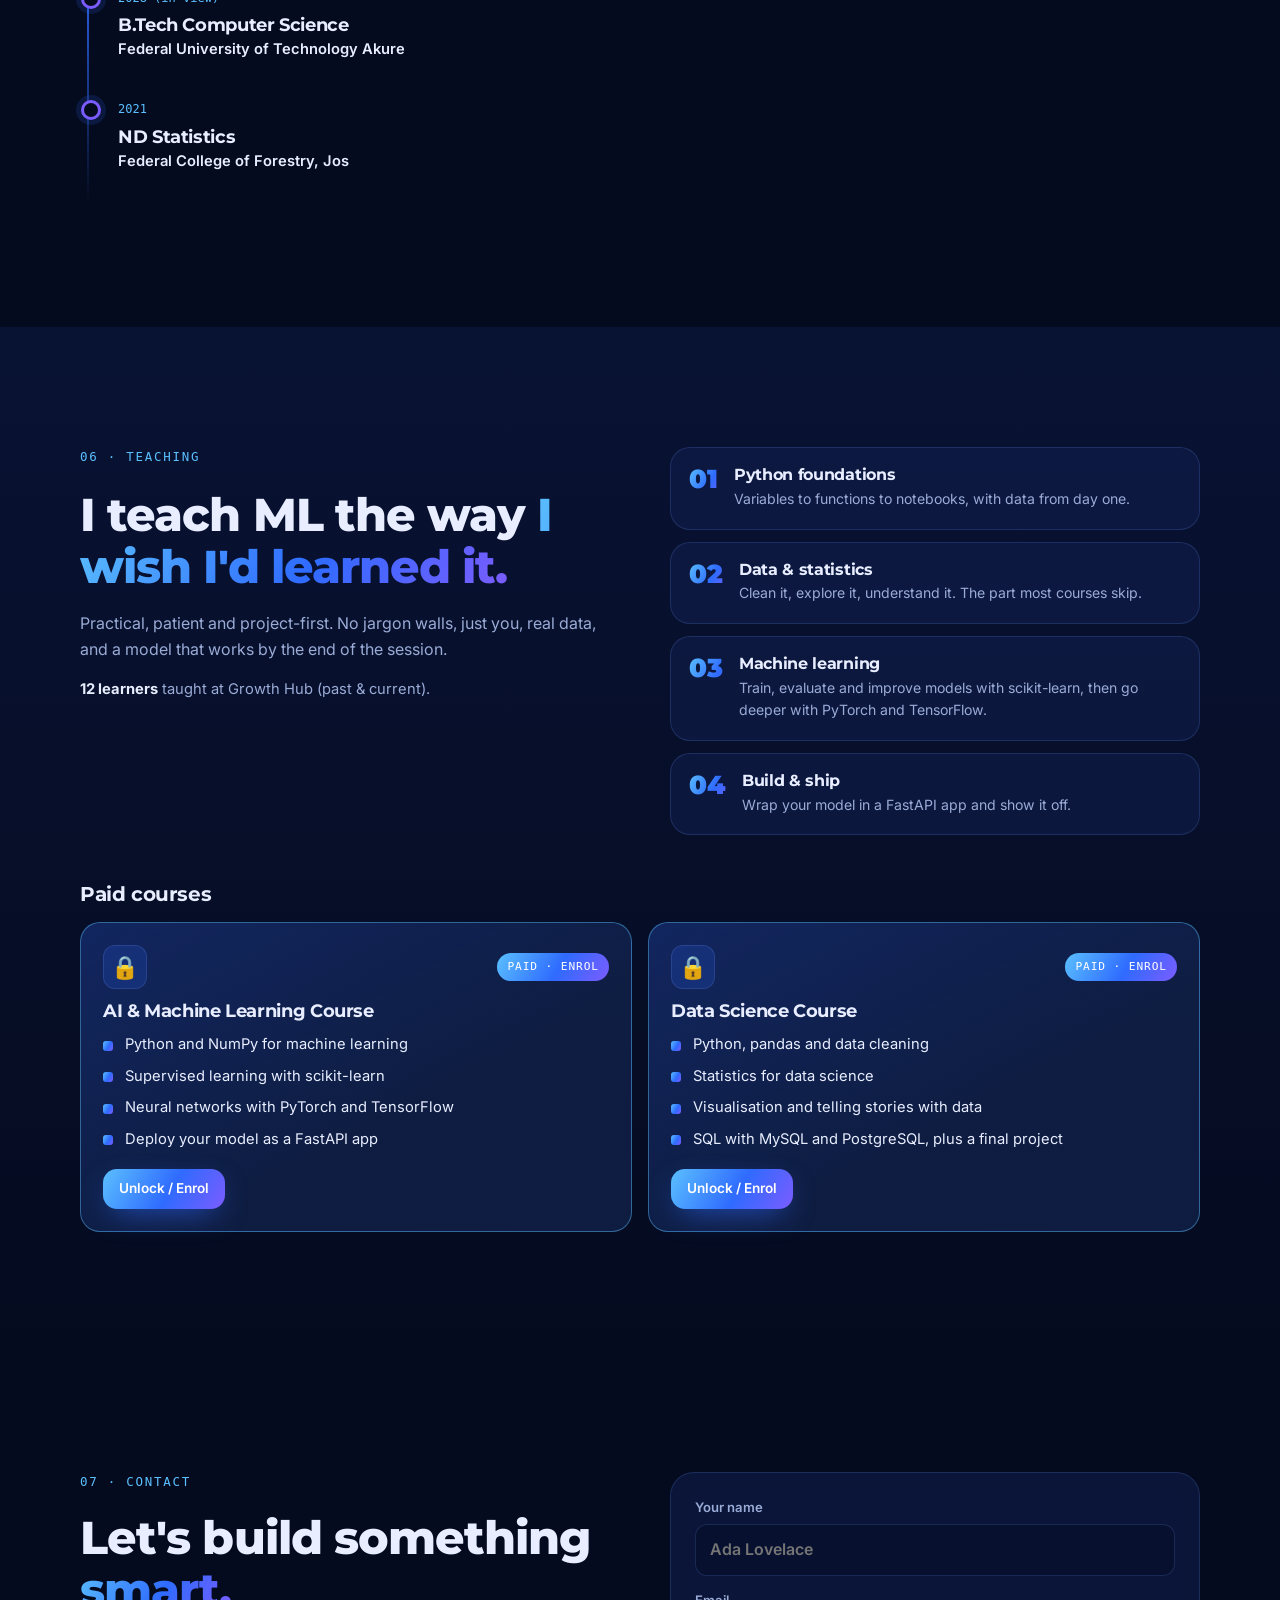
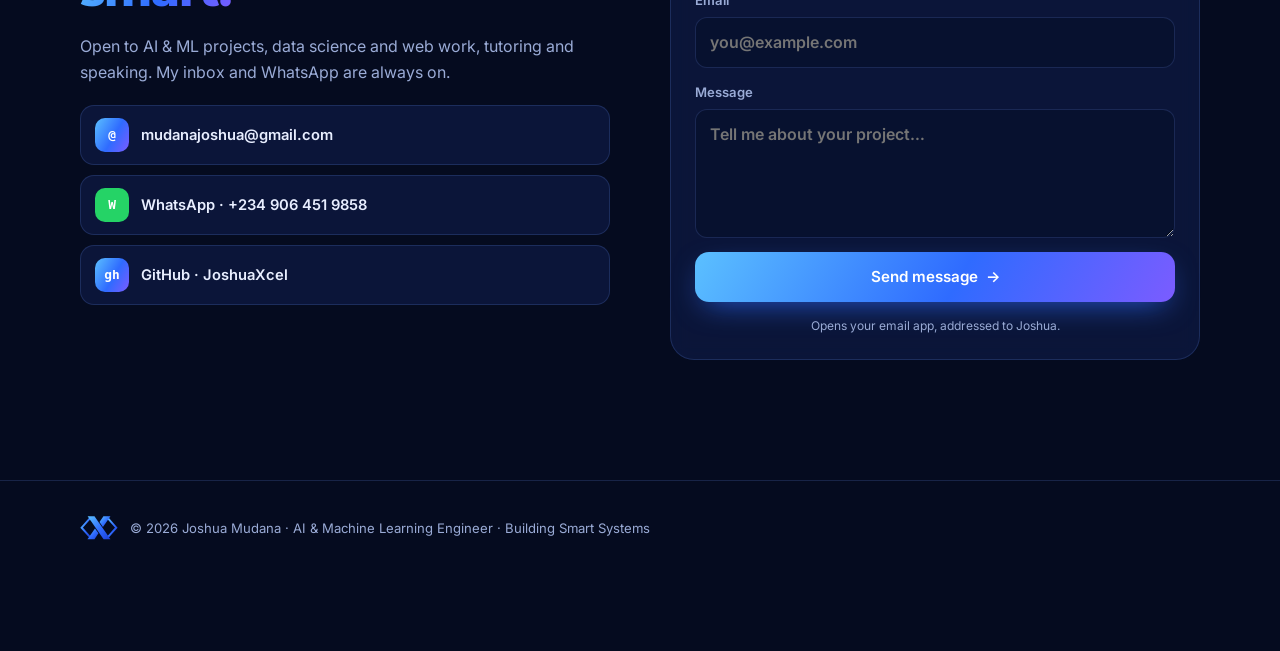
==== commit 44f5d2b2: "Update About, teaching count, project descriptions" ====
--- a/index.html
+++ b/index.html
@@ -12,7 +12,7 @@
 <link rel="icon" type="image/png" href="assets/favicon.png">
 <link rel="apple-touch-icon" href="assets/favicon.png">
 <link rel="preload" href="assets/fonts/Montserrat.woff2" as="font" type="font/woff2" crossorigin>
-<script type="application/ld+json">{"@context":"https://schema.org","@type":"Person","name":"Joshua Mudana","alternateName":"Excel","jobTitle":"AI & Machine Learning Engineer","email":"mailto:mudanajoshua@gmail.com","address":{"@type":"PostalAddress","addressLocality":"Akure","addressCountry":"NG"},"alumniOf":{"@type":"CollegeOrUniversity","name":"Federal University of Technology Akure"},"sameAs":["https://github.com/JoshuaXcel"],"knowsAbout":["Machine Learning","Artificial Intelligence","PyTorch","TensorFlow","Data Science","Python","FastAPI","PostgreSQL","MySQL"]}</script>
+<script type="application/ld+json">{"@context":"https://schema.org","@type":"Person","name":"Joshua Mudana","alternateName":"Excel","jobTitle":"AI & Machine Learning Engineer","email":"mailto:mudanajoshua@gmail.com","address":{"@type":"PostalAddress","addressLocality":"Akure","addressCountry":"NG"},"alumniOf":{"@type":"CollegeOrUniversity","name":"Federal University of Technology Akure"},"sameAs":["https://github.com/JoshuaXcel"],"knowsAbout":["Machine Learning","Artificial Intelligence","PyTorch","TensorFlow","Scikit-learn","NumPy","Pandas","Data Science","Statistics","Python","SQL","FastAPI","REST APIs","PostgreSQL","MySQL","AI Security"]}</script>
 <link rel="stylesheet" href="styles.css">
 </head>
 <body>
@@ -81,6 +81,7 @@
     <ul class="stats reveal" aria-label="Quick numbers">
       <li><strong><span class="count" data-to="3000">0</span>+</strong><span>interns managed</span></li>
       <li><strong><span class="count" data-to="2">0</span></strong><span>AI products in build</span></li>
+      <li><strong><span class="count" data-to="12">0</span></strong><span>learners taught, Growth Hub</span></li>
       <li><strong>&#8216;<span class="count" data-to="28" data-pad="2">00</span></strong><span>B.Tech CS, FUTA</span></li>
     </ul>
   </div>
@@ -115,8 +116,15 @@
     <div>
       <p class="kicker reveal">01 · About</p>
       <h2 class="reveal">I turn data and code into <span class="grad">systems that help people.</span></h2>
-      <p class="reveal">I'm Joshua Mudana, known as <strong>Excel</strong>. I'm an AI &amp; Machine Learning Engineer and ML tutor from Jos, now based in Akure, studying Computer Science at the Federal University of Technology Akure (FUTA).</p>
-      <p class="reveal">I started with statistics, then fell for machine learning. Today I build practical AI tools with PyTorch, TensorFlow and scikit-learn: a WhatsApp assistant that finds emergency help in one message, and an AI system that tells learners what to study next. I also teach ML, because the best way to master something is to explain it.</p>
+      <div class="about-text reveal">
+        <p>I'm Joshua Mudana, known as <strong>Excel</strong>. I'm an <strong>AI and Machine Learning Engineer</strong> and ML tutor from Jos, Plateau State, currently based in Akure, Nigeria, where I study Computer Science at the Federal University of Technology, Akure (FUTA).</p>
+        <p>My journey started with <strong>Statistics</strong>, which shaped how I think about data, patterns, and problem-solving. That foundation led me to AI and Machine Learning, where I now build practical, AI-powered systems designed to solve real-world problems.</p>
+        <p>I work primarily with <strong>Python and SQL</strong>, using libraries and frameworks such as NumPy, Pandas, Scikit-learn, PyTorch, and TensorFlow to process data, develop models, and build intelligent applications. With <strong>FastAPI</strong>, I develop backend services and REST APIs, integrate databases, and connect AI capabilities to functional systems.</p>
+        <p>My work includes building a skill assessment platform that combines automated scoring, performance analytics, personalized learning pathways, progress tracking, and AI-powered recommendations. I'm also developing a WhatsApp-based emergency contact discovery system designed to help people find verified emergency service contacts using their location.</p>
+        <p>Beyond building, I <strong>teach and mentor learners</strong> in AI and Machine Learning. I enjoy breaking down complex concepts, sharing knowledge, and helping others develop the confidence to understand technologies and build with them.</p>
+        <p>I'm particularly interested in <strong>AI applications in security and security for AI</strong>: exploring how AI can address security challenges while understanding how intelligent systems can be protected against emerging threats. I'm also strengthening my knowledge of backend engineering, system architecture, and version control to build more reliable, maintainable, and effective systems.</p>
+        <p>I believe technology is most valuable when it solves real problems. Whether I'm developing an intelligent system, designing its backend, or helping someone understand a difficult concept, my goal remains the same: <strong>build useful things, keep learning, and help people along the way.</strong></p>
+      </div>
       <ul class="facts reveal">
         <li><span>Based in</span>Akure, Nigeria</li>
         <li><span>From</span>Jos, Plateau</li>
@@ -178,7 +186,7 @@
       <article class="skill-card featured reveal tilt">
         <div class="skill-ico">ML</div>
         <h3>AI &amp; Machine Learning</h3>
-        <ul class="chips"><li>PyTorch</li><li>TensorFlow</li><li>scikit-learn</li><li>Deep learning</li><li>Feature engineering</li><li>Model evaluation</li><li>Recommenders</li></ul>
+        <ul class="chips"><li>PyTorch</li><li>TensorFlow</li><li>scikit-learn</li><li>Streamlit</li><li>Deep learning</li><li>Feature engineering</li><li>Model evaluation</li><li>Recommenders</li></ul>
       </article>
       <article class="skill-card reveal tilt">
         <div class="skill-ico">σ</div>
@@ -203,12 +211,13 @@
       <article class="skill-card reveal tilt">
         <div class="skill-ico">★</div>
         <h3>People</h3>
-        <ul class="chips"><li>Teaching</li><li>Team leadership</li><li>Talent management</li><li>Public communication</li></ul>
+        <ul class="chips"><li>Team leadership</li><li>Teaching &amp; mentoring</li><li>Talent management</li><li>Public communication</li></ul>
+        <p class="skill-note">Helped manage 3,000+ interns at Excelerate · 12 learners taught at Growth Hub</p>
       </article>
     </div>
   </div>
   <div class="marquee" aria-hidden="true"><div class="marquee-track">
-    <span>Machine Learning</span><span>PyTorch</span><span>TensorFlow</span><span>Python</span><span>Data Science</span><span>PostgreSQL</span><span>FastAPI</span><span>Smart Systems</span><span>Machine Learning</span><span>PyTorch</span><span>TensorFlow</span><span>Python</span><span>Data Science</span><span>PostgreSQL</span><span>FastAPI</span><span>Smart Systems</span>
+    <span>Machine Learning</span><span>PyTorch</span><span>TensorFlow</span><span>Python</span><span>Data Science</span><span>PostgreSQL</span><span>FastAPI</span><span>Streamlit</span><span>Smart Systems</span><span>Machine Learning</span><span>PyTorch</span><span>TensorFlow</span><span>Python</span><span>Data Science</span><span>PostgreSQL</span><span>FastAPI</span><span>Streamlit</span><span>Smart Systems</span>
   </div></div>
 </section>
 
@@ -236,7 +245,7 @@
         <div class="p-body">
           <div class="p-meta"><span class="status soon">Deploying</span><span>FastAPI · ML</span></div>
           <h3>Tech Skill Assessment System</h3>
-          <p>Assesses a learner's tech skills and uses AI to recommend exactly what to learn next. Built on FastAPI.</p>
+          <p>A skill assessment platform with automated scoring, performance analytics, personalized learning pathways, progress tracking and AI-powered recommendations. Built on FastAPI.</p>
           <span class="p-more">View details →</span>
           <!-- TODO: Render URL. Paste the live Render link into href below, then delete the word "hidden" so the button shows. -->
           <a class="p-live" href="#" hidden target="_blank" rel="noopener">Open live app ↗</a>
@@ -264,7 +273,7 @@
         <div class="p-body">
           <div class="p-meta"><span class="status dev">In development</span><span>WhatsApp · Python</span></div>
           <h3>Helpa</h3>
-          <p>Emergency contact discovery on WhatsApp. One message finds the nearest ambulance, police, fire service or hospital contact, ready to call.</p>
+          <p>A WhatsApp-based emergency contact discovery system that helps people find verified emergency service contacts (ambulance, police, fire service, hospital) using their location.</p>
           <span class="p-more">View details →</span>
         </div>
       </article>
@@ -278,7 +287,7 @@
         <div class="p-body">
           <div class="p-meta"><span class="status live">Ongoing</span><span>Teaching</span></div>
           <h3>AI/ML Tutoring</h3>
-          <p>Hands-on lessons that take students from Python basics to training and evaluating real models.</p>
+          <p>Hands-on lessons that take learners from Python basics to training and evaluating real models. 12 learners taught at Growth Hub so far (past &amp; current).</p>
           <span class="p-more">View details →</span>
         </div>
       </article>
@@ -307,6 +316,7 @@
       <p class="kicker reveal">06 · Teaching</p>
       <h2 class="reveal">I teach ML the way <span class="grad">I wish I'd learned it.</span></h2>
       <p class="reveal">Practical, patient and project-first. No jargon walls, just you, real data, and a model that works by the end of the session.</p>
+      <p class="teach-count reveal"><strong>12 learners</strong> taught at Growth Hub (past &amp; current).</p>
       <a class="btn btn-primary reveal" href="https://wa.me/2349064519858?text=Hi%20Joshua%2C%20I%27d%20like%20to%20book%20an%20ML%20tutoring%20session" target="_blank" rel="noopener">Book a session <span aria-hidden="true">→</span></a>
     </div>
     <ol class="steps">
--- a/styles.css
+++ b/styles.css
@@ -111,7 +111,7 @@
 .stats{list-style:none;display:grid;grid-template-columns:repeat(2,1fr);gap:12px;margin-top:38px;max-width:720px}
 .stats li{padding:14px 16px;border:1px solid var(--line);border-radius:16px;background:var(--card);backdrop-filter:blur(8px)}
 .stats strong{display:block;font-family:var(--head);font-size:1.7rem;font-weight:800;color:var(--text);line-height:1.1}
-.stats li span:not(.count){font-size:.78rem;color:var(--muted)}
+.stats li span:not(.count){display:block;margin-top:4px;font-size:.78rem;line-height:1.35;color:var(--muted)}
 .scroll-cue{position:absolute;left:50%;bottom:18px;width:24px;height:38px;margin-left:-12px;border:2px solid var(--line);border-radius:14px;z-index:2}
 .scroll-cue span{position:absolute;left:50%;top:7px;width:4px;height:8px;margin-left:-2px;border-radius:2px;background:var(--blue2);animation:wheel 1.6s infinite}
 @keyframes wheel{to{transform:translateY(12px);opacity:0}}
@@ -327,7 +327,7 @@
 }
 @media (max-width:639px){.stats li:last-child:nth-child(odd){grid-column:1/-1}}
 @media (min-width:640px){
-  .stats{grid-template-columns:repeat(3,1fr)}
+  .stats{grid-template-columns:repeat(4,1fr)}
   .skills-grid,.projects-grid,.posts{grid-template-columns:repeat(2,1fr)}
 }
 @media (min-width:900px){
@@ -419,3 +419,9 @@
 .course-badge{font-family:var(--mono);font-size:.7rem;letter-spacing:.08em;text-transform:uppercase;padding:5px 10px;border-radius:999px;color:#fff;background:var(--grad)}
 .status.paid{color:#FFD166;background:rgba(255,209,102,.14)}
 @media (min-width:640px){ .courses-grid{grid-template-columns:1fr 1fr} .course .svc-list{grid-template-columns:1fr} }
+
+.about-text p{margin-bottom:14px}
+.about-text p:last-child{margin-bottom:0}
+.skill-note{margin-top:12px;font-size:.8rem;color:var(--muted)}
+.teach-count{margin-top:-6px;color:var(--muted);font-size:.92rem}
+.teach-count strong{color:var(--text)}
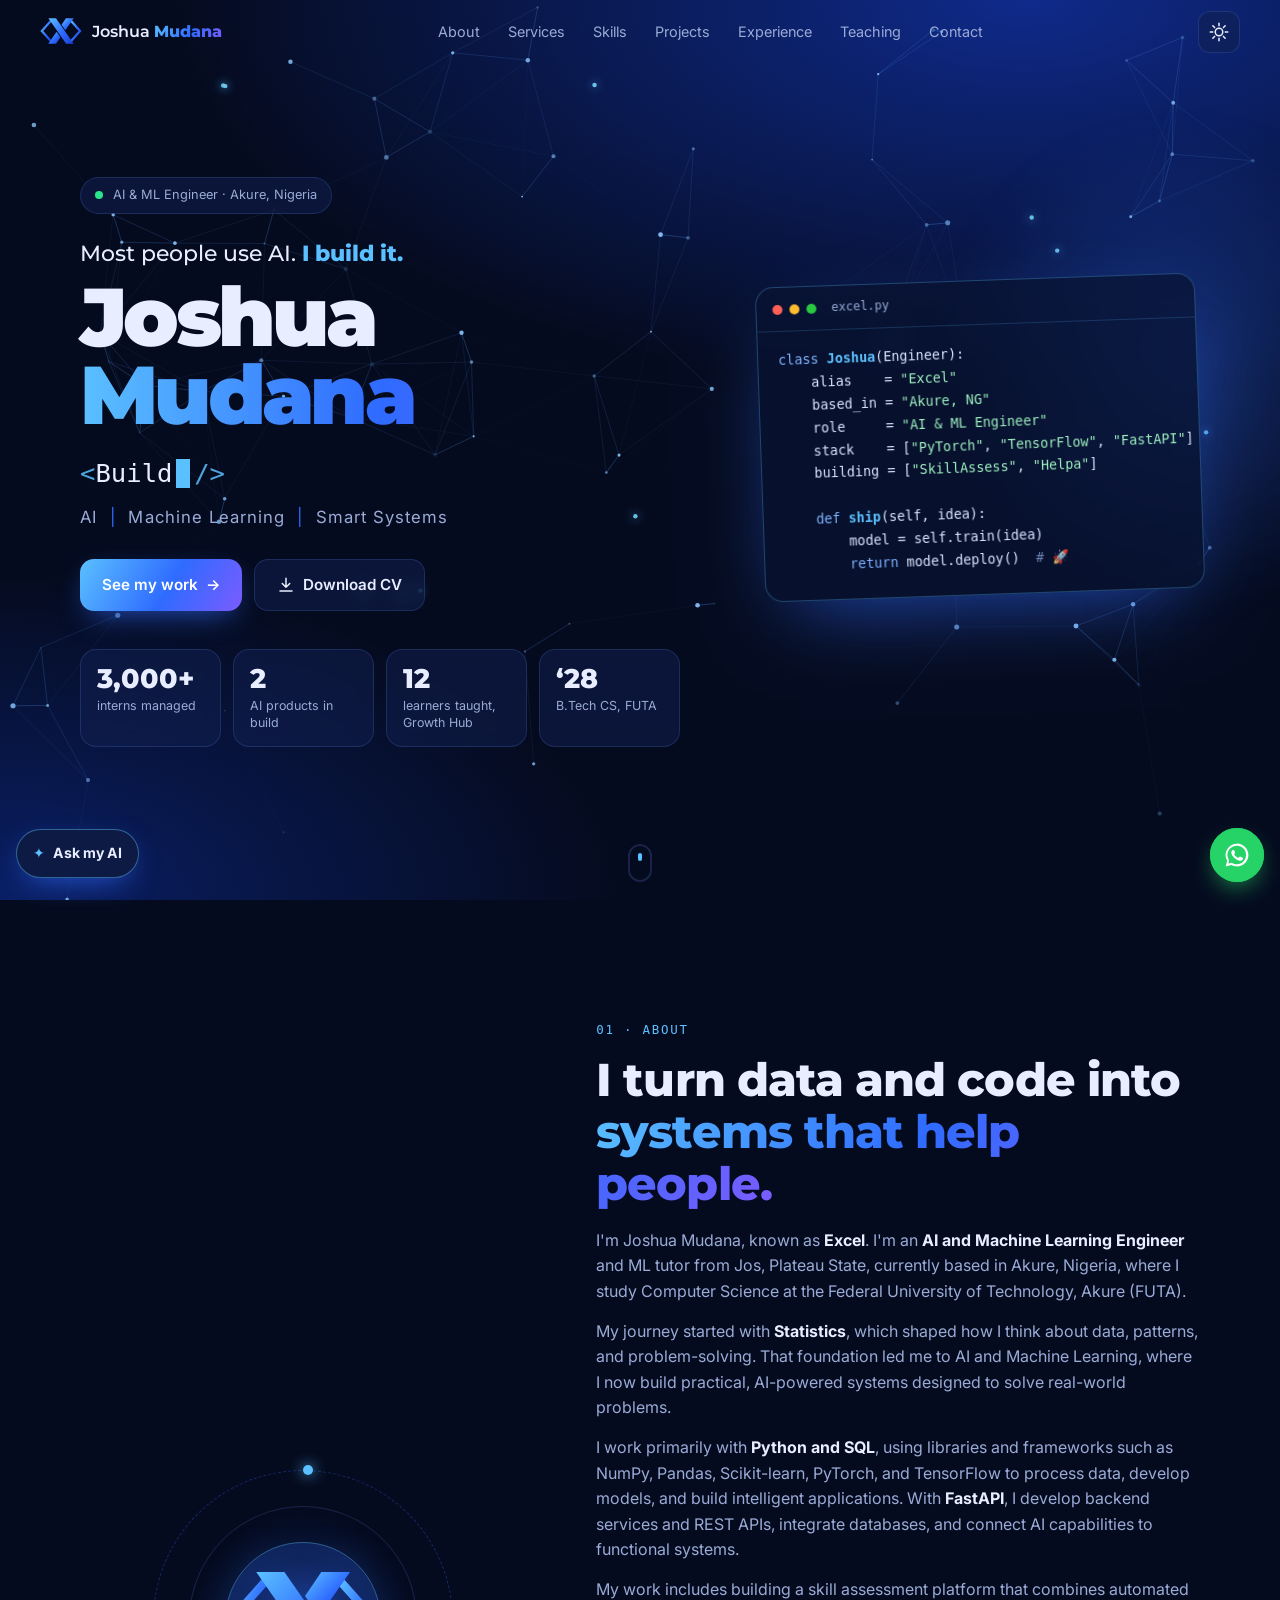
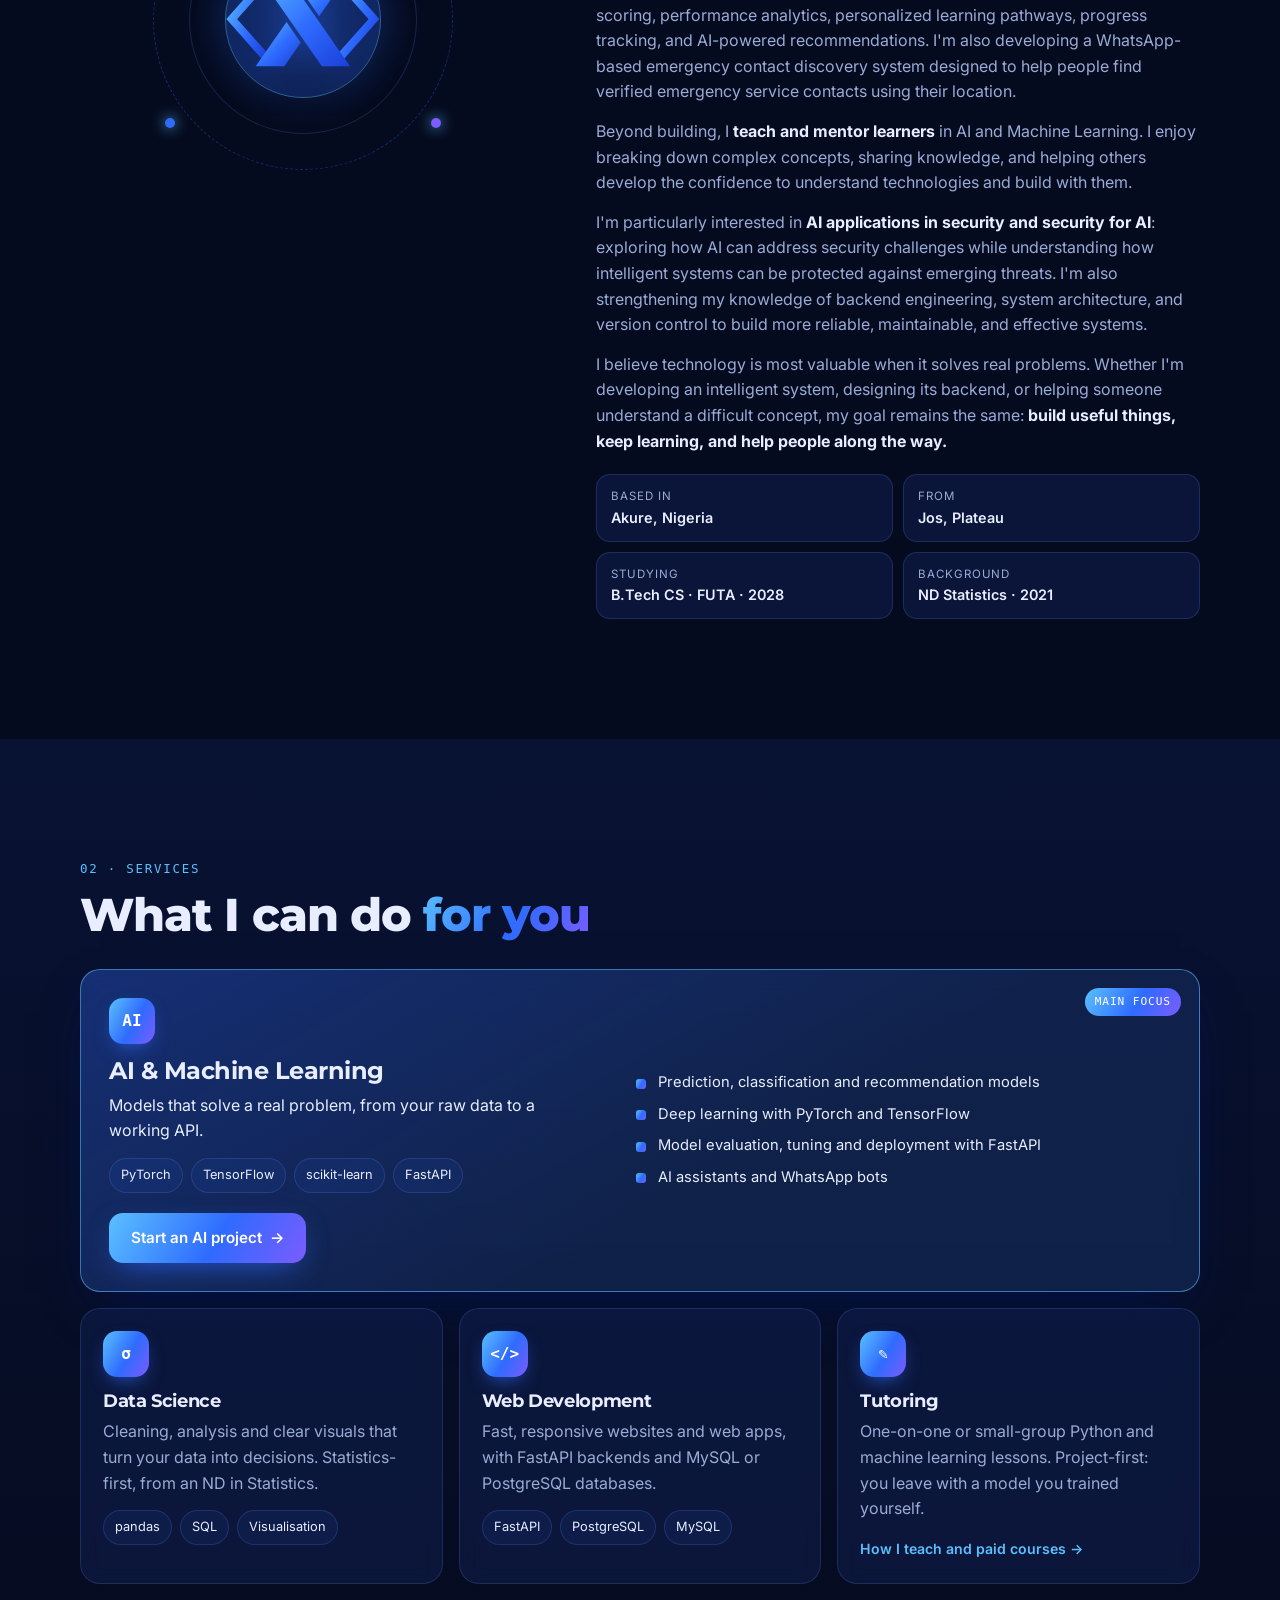
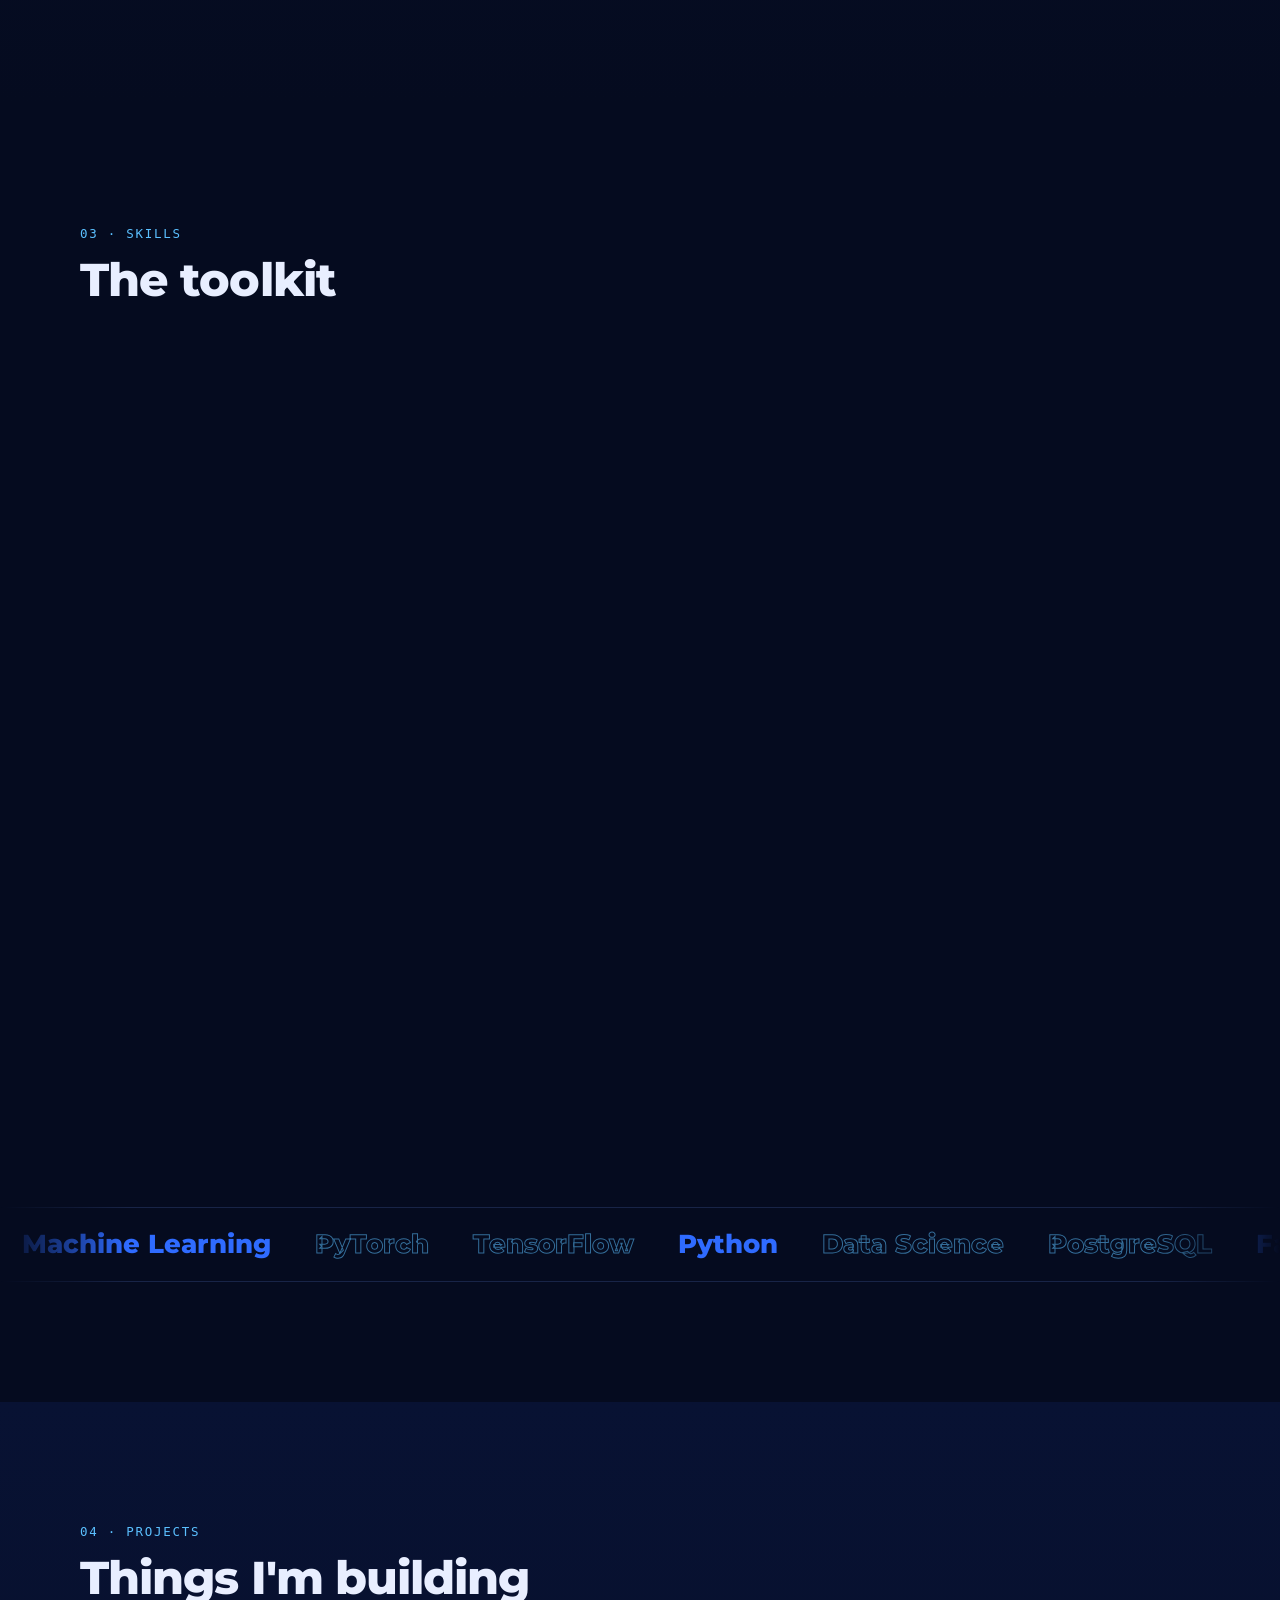
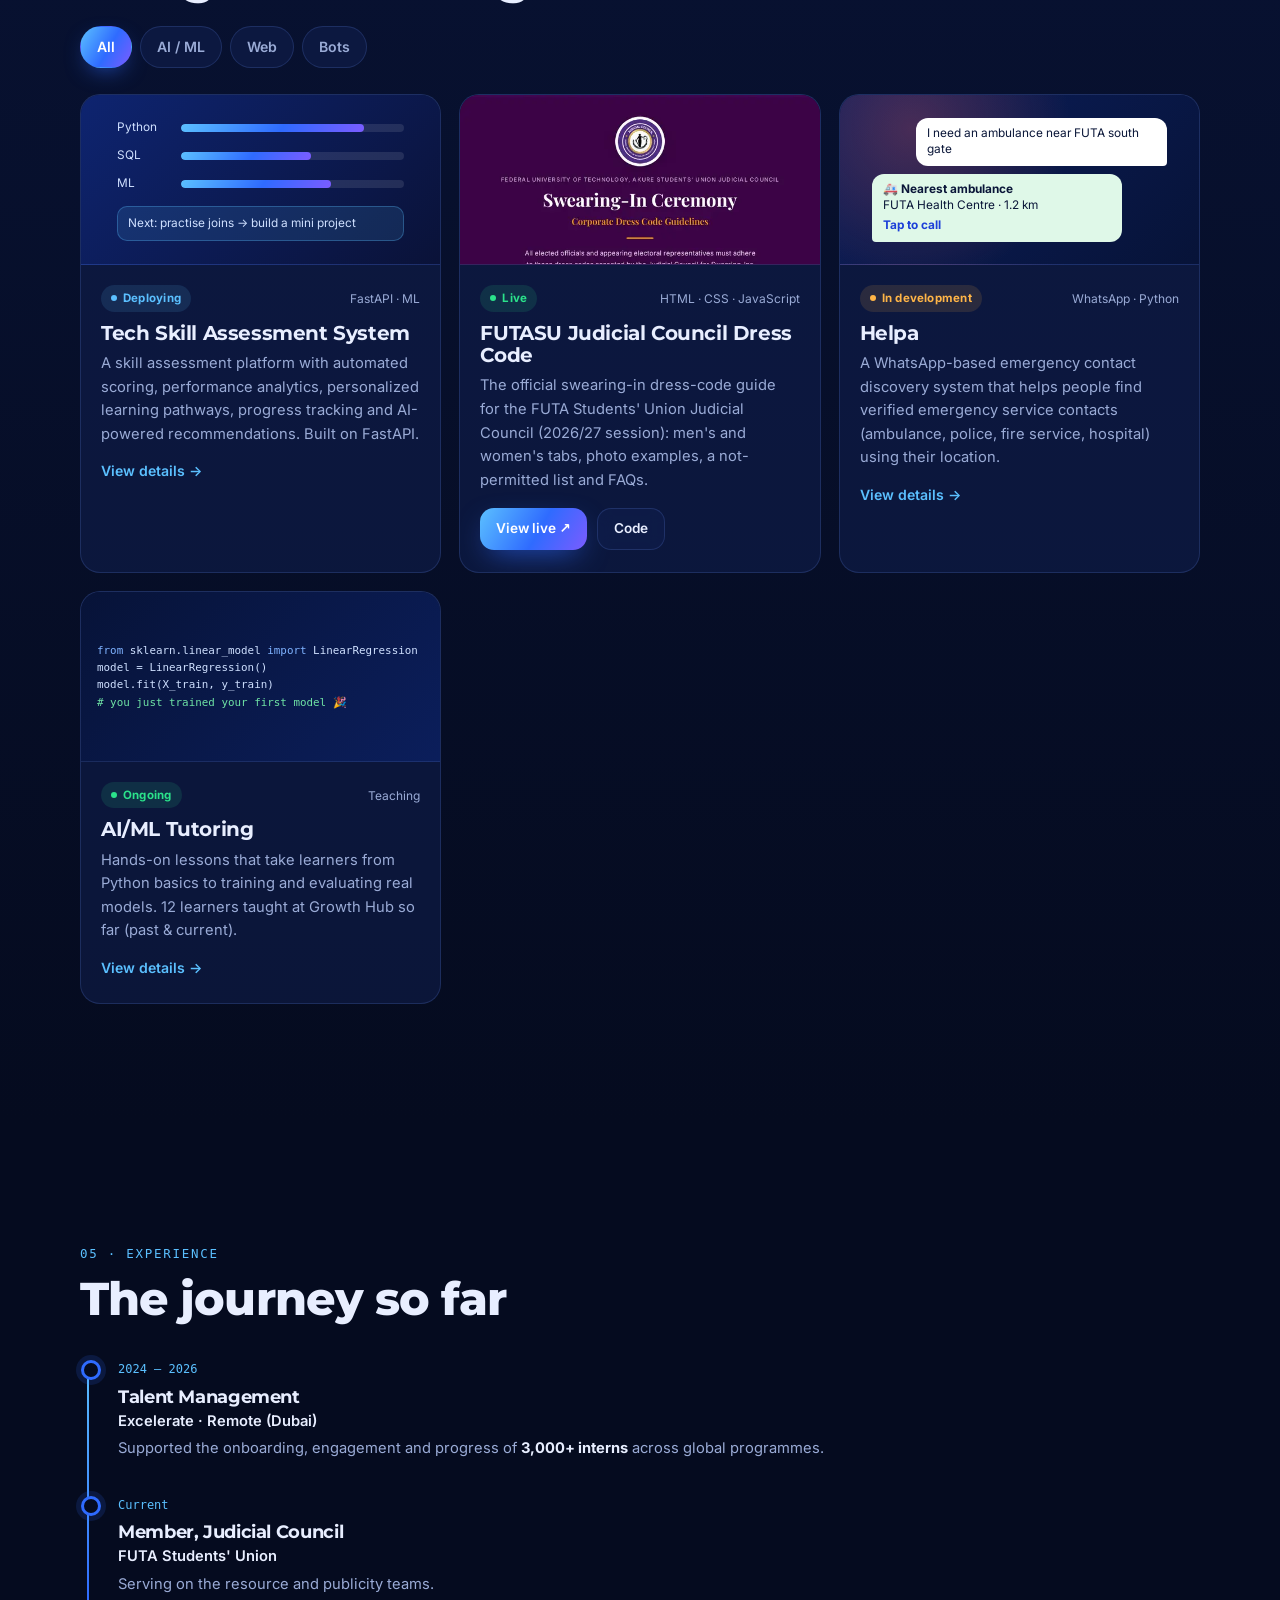
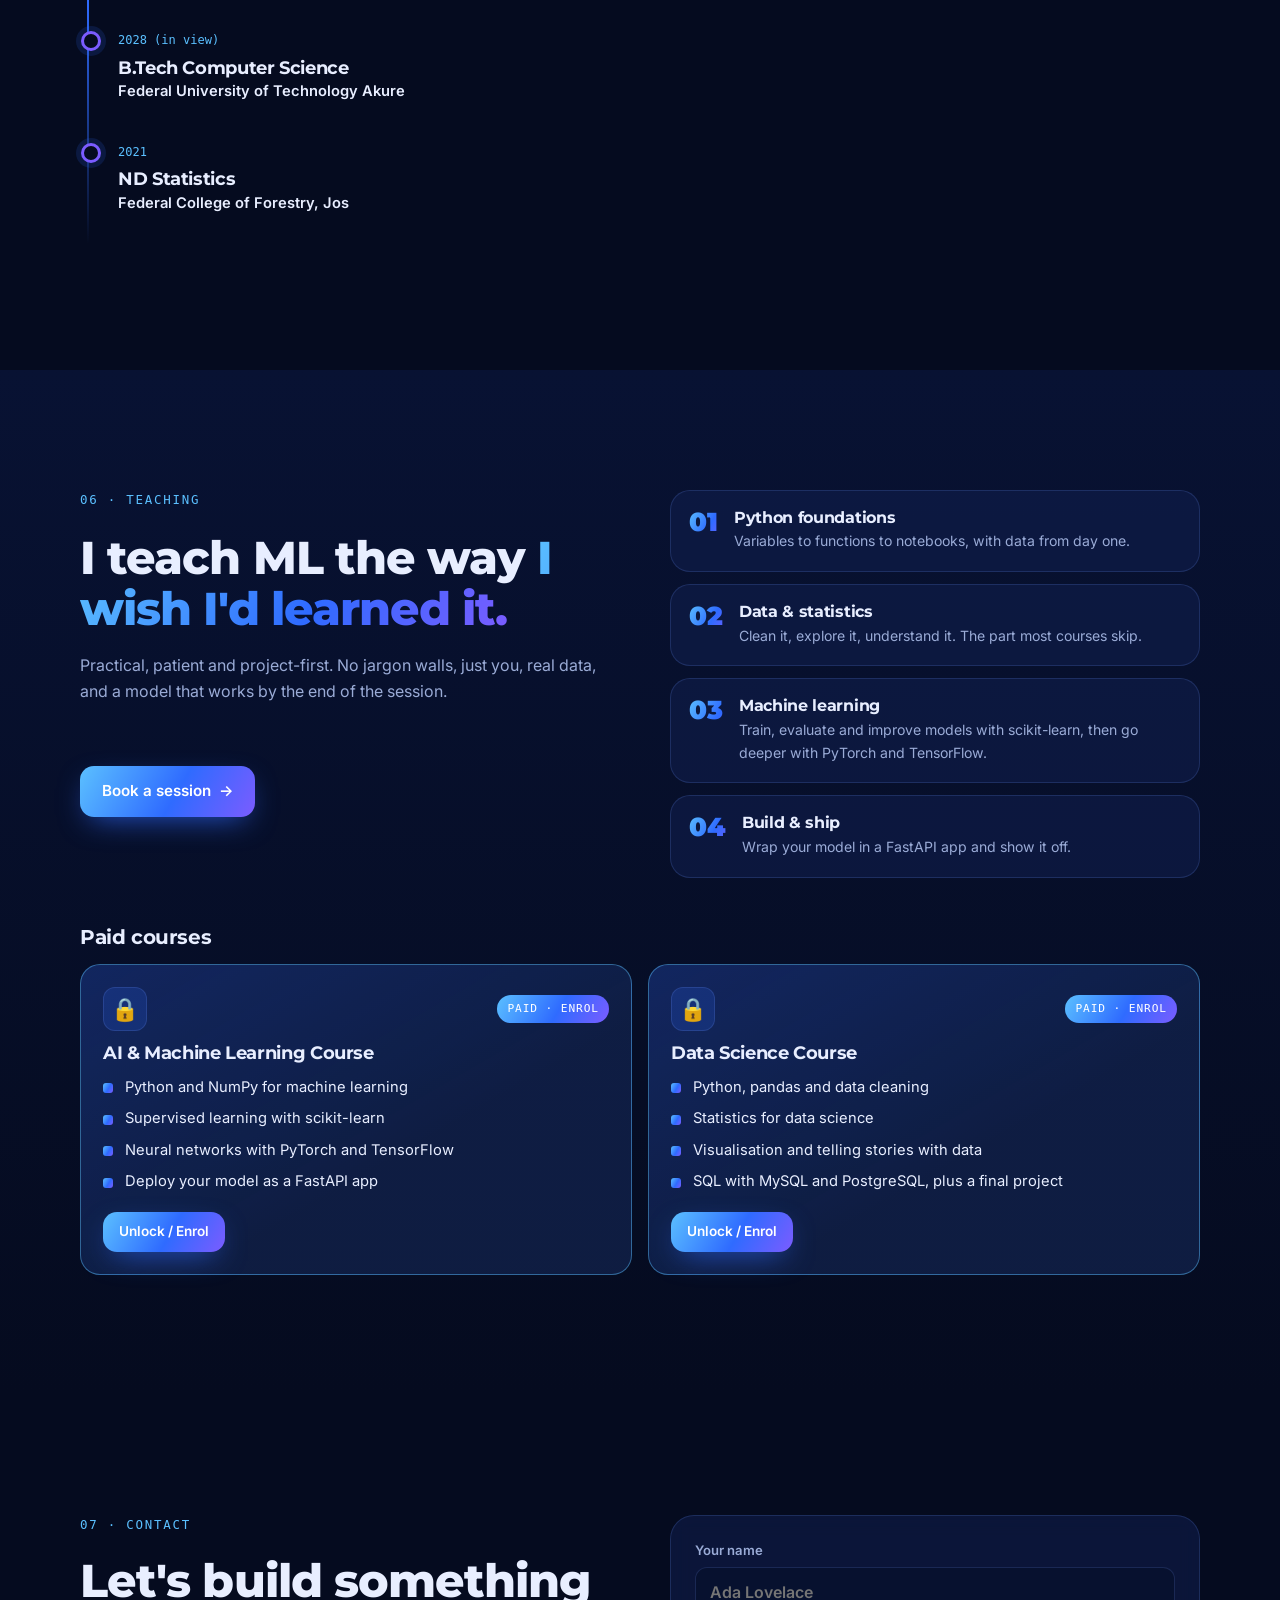
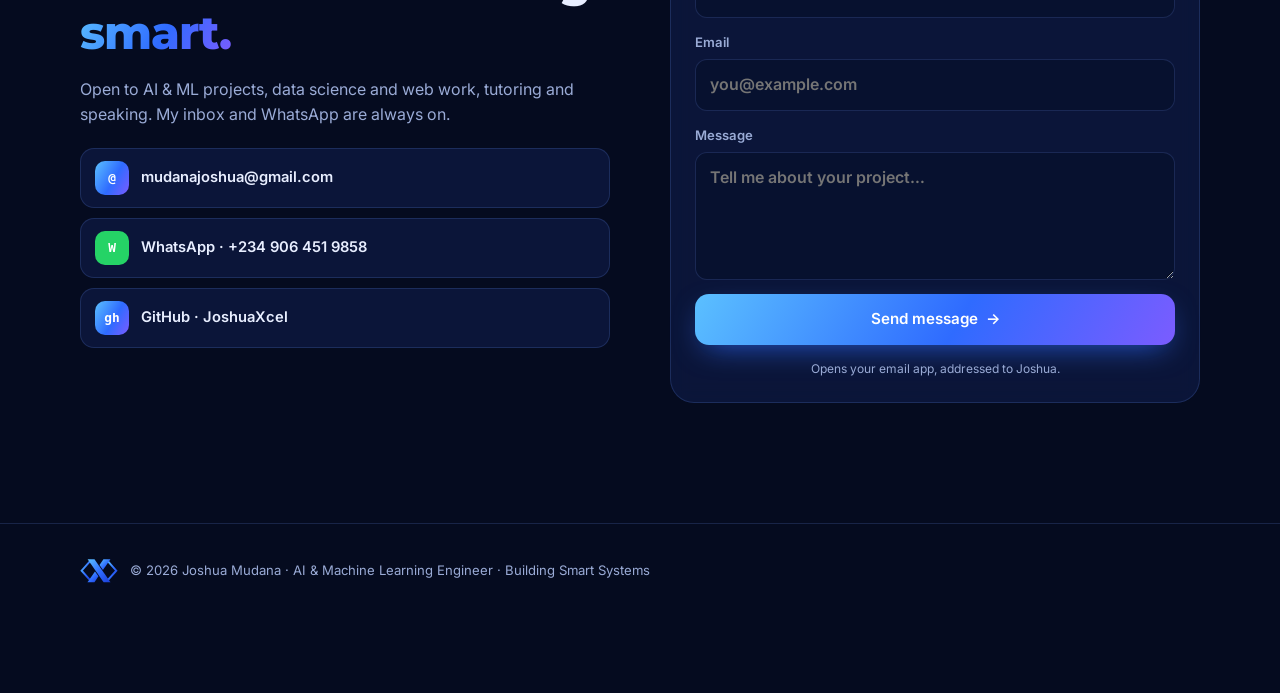
==== commit 789a7d75: "Rename People skills to People & Management" ====
--- a/index.html
+++ b/index.html
@@ -210,8 +210,8 @@
       </article>
       <article class="skill-card reveal tilt">
         <div class="skill-ico">★</div>
-        <h3>People</h3>
-        <ul class="chips"><li>Team leadership</li><li>Teaching &amp; mentoring</li><li>Talent management</li><li>Public communication</li></ul>
+        <h3>People &amp; Management</h3>
+        <ul class="chips"><li>Team leadership</li><li>3,000+ interns managed</li><li>Talent management</li><li>Teaching &amp; mentoring</li><li>Public communication</li></ul>
         <p class="skill-note">Helped manage 3,000+ interns at Excelerate · 12 learners taught at Growth Hub</p>
       </article>
     </div>
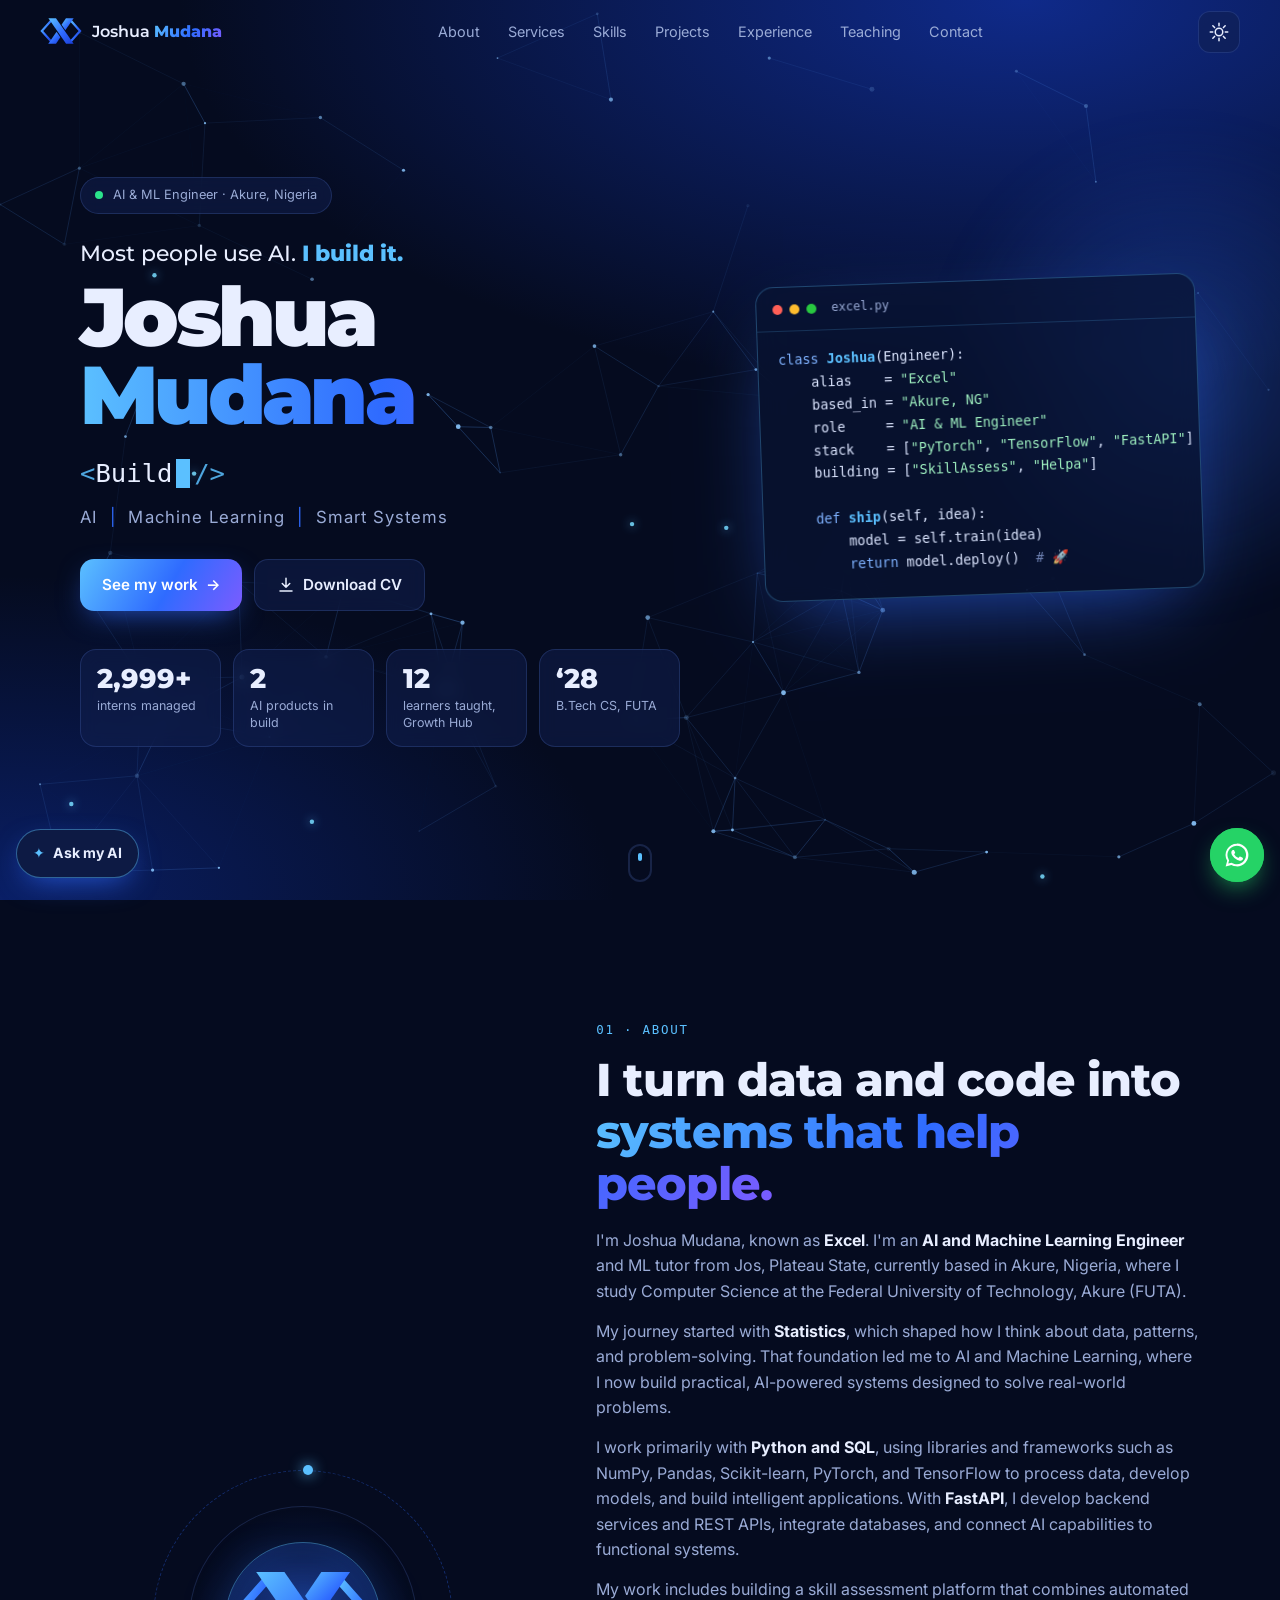
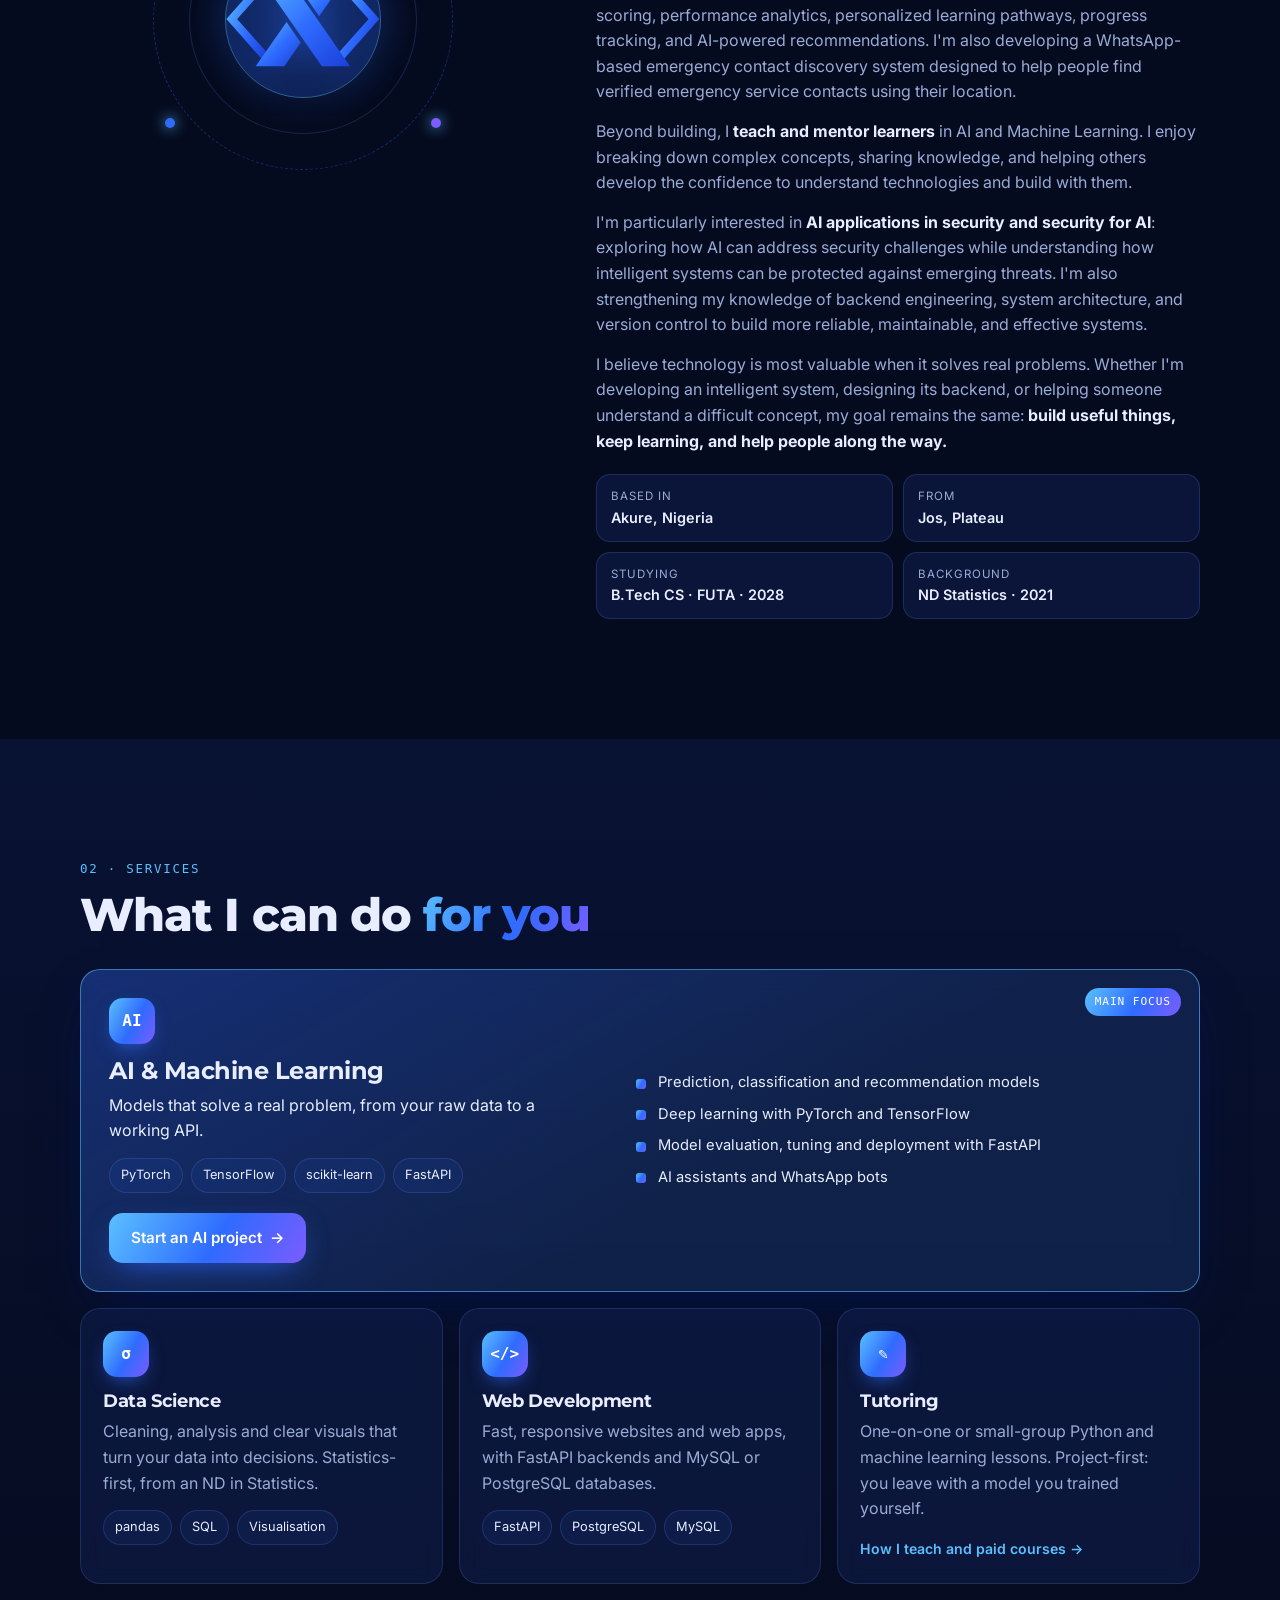
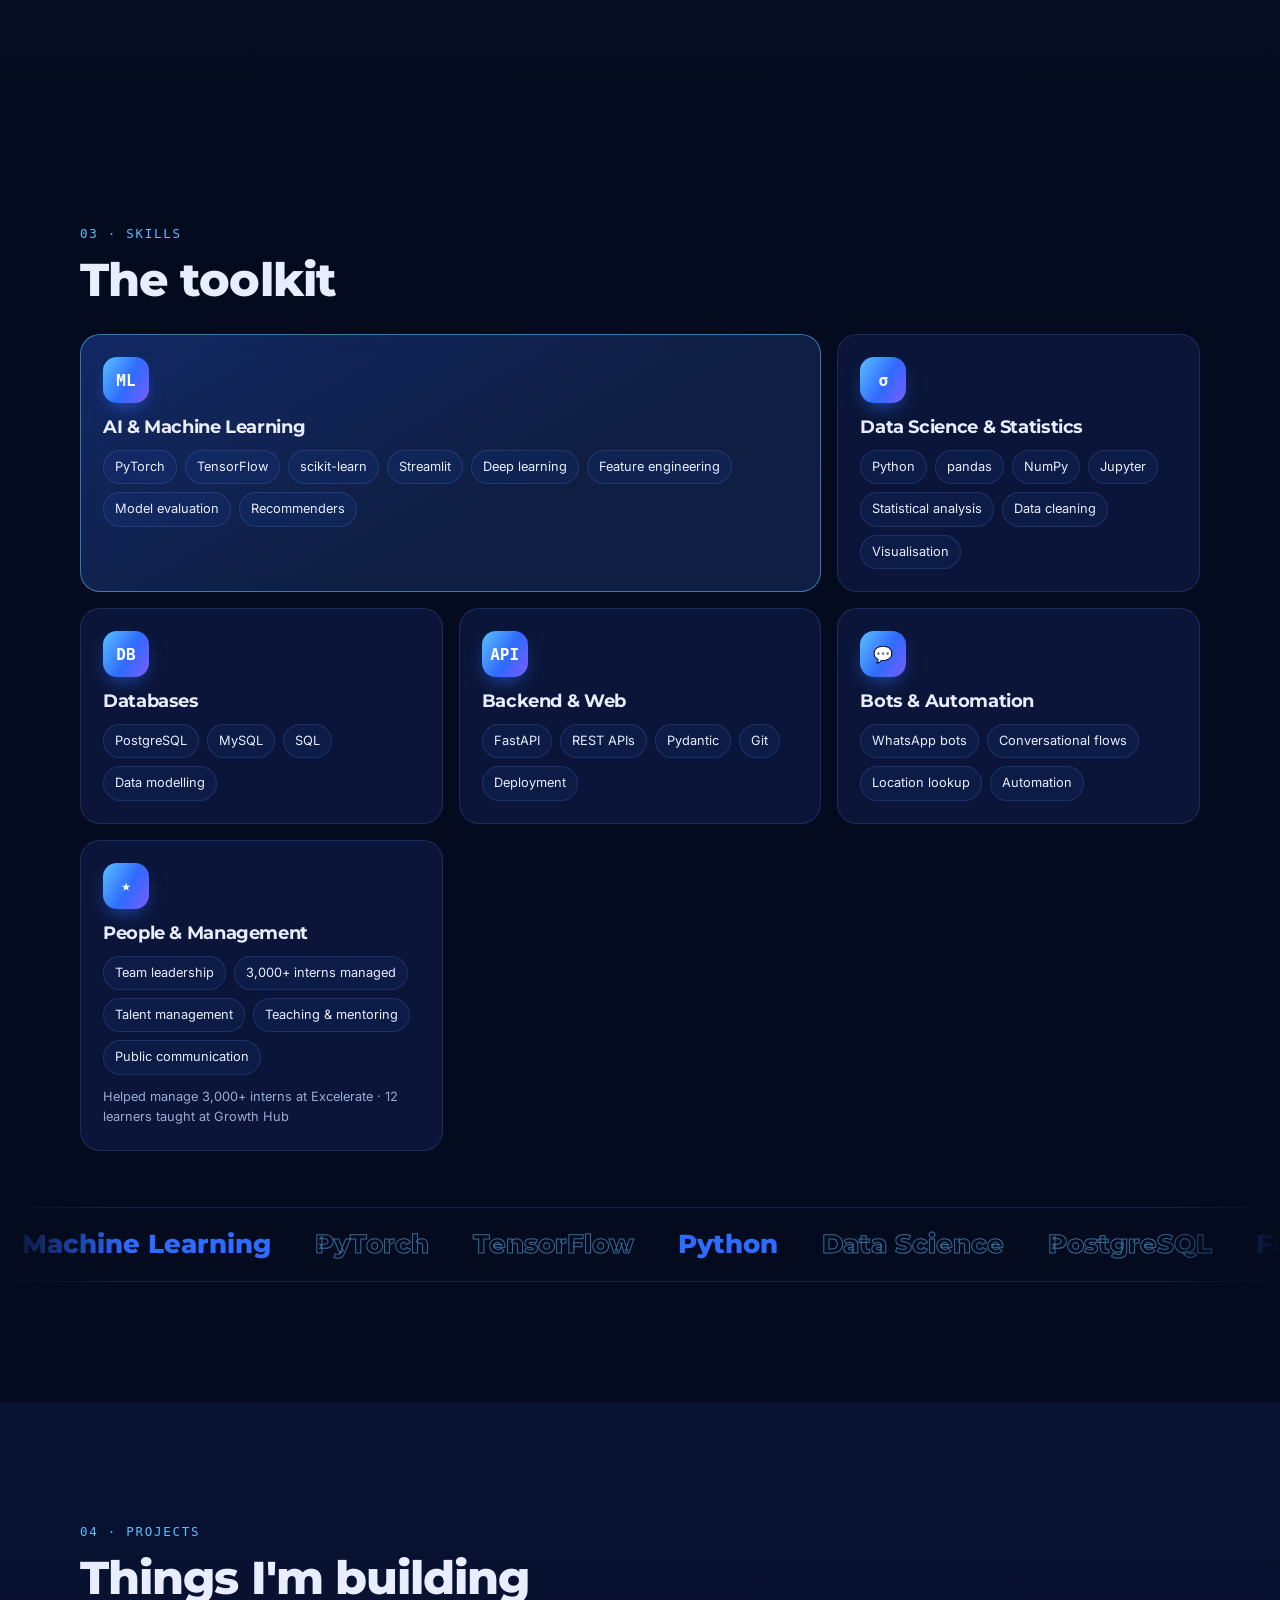
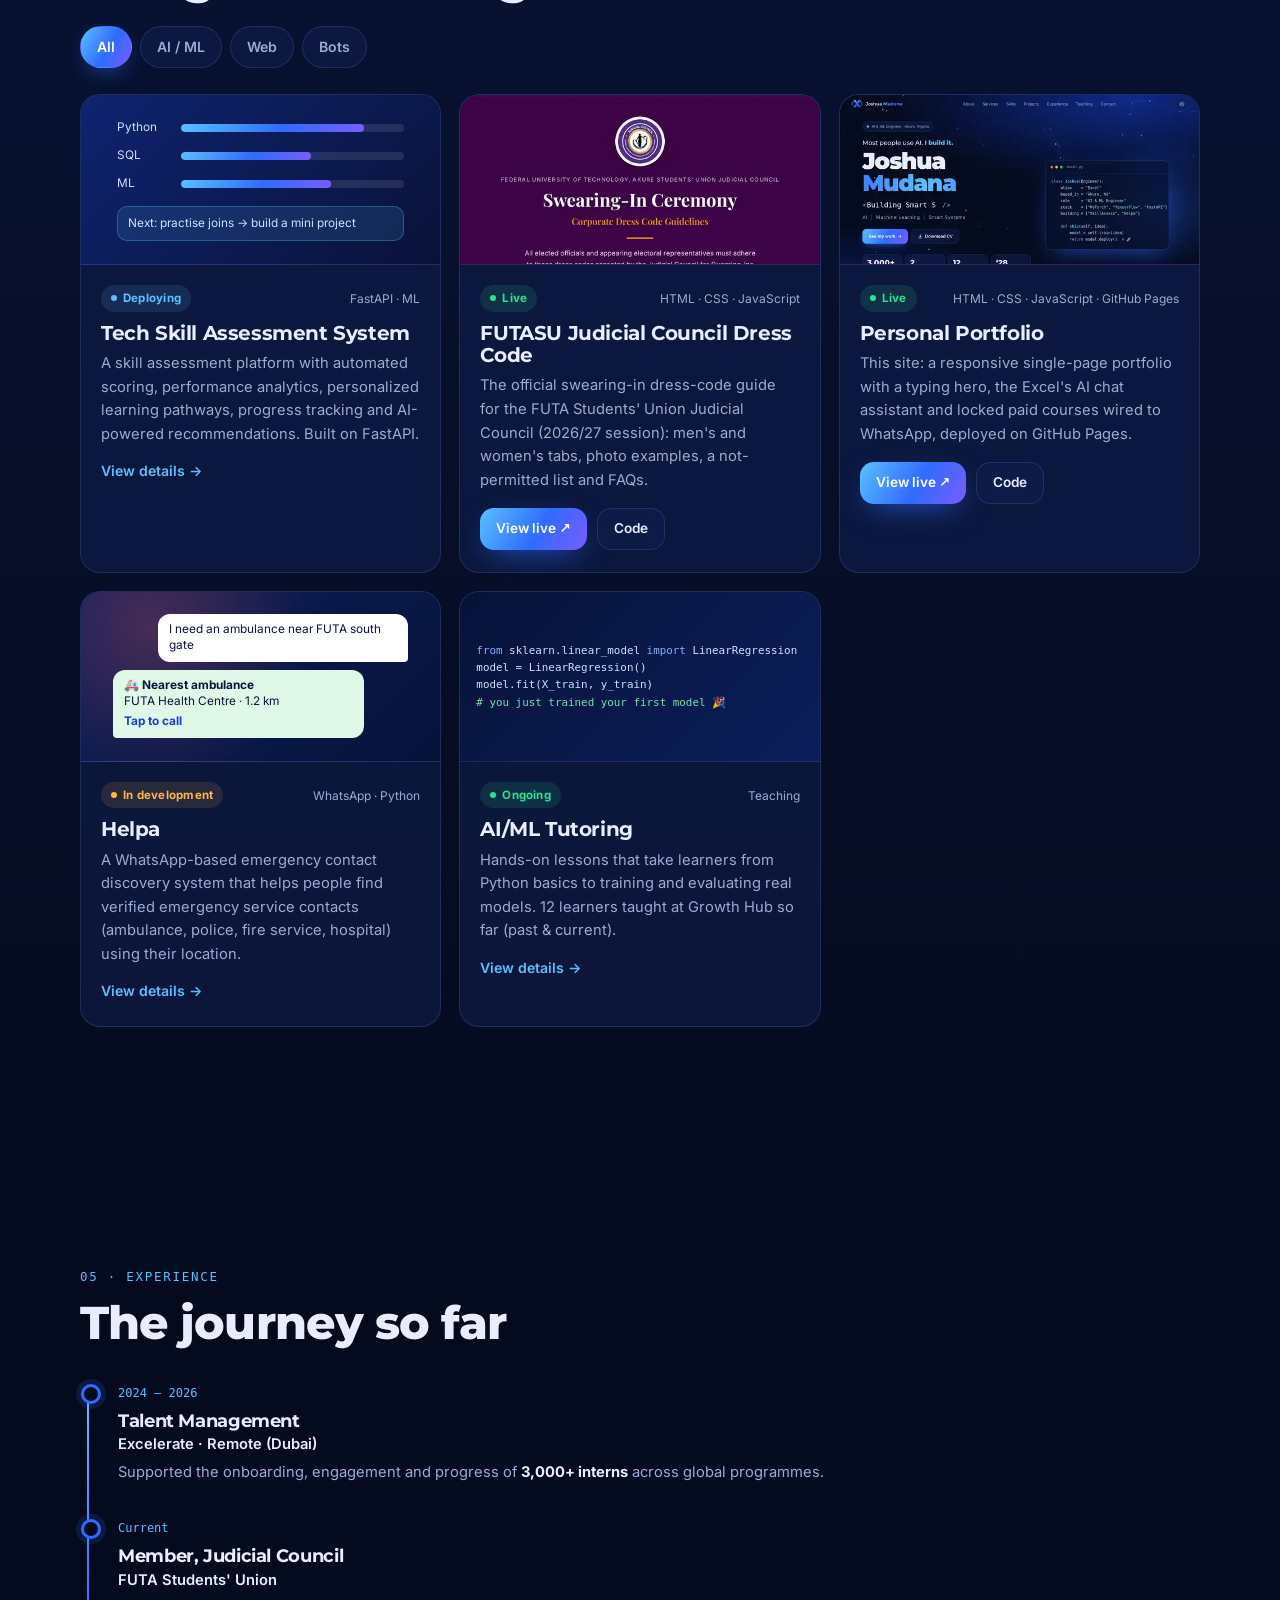
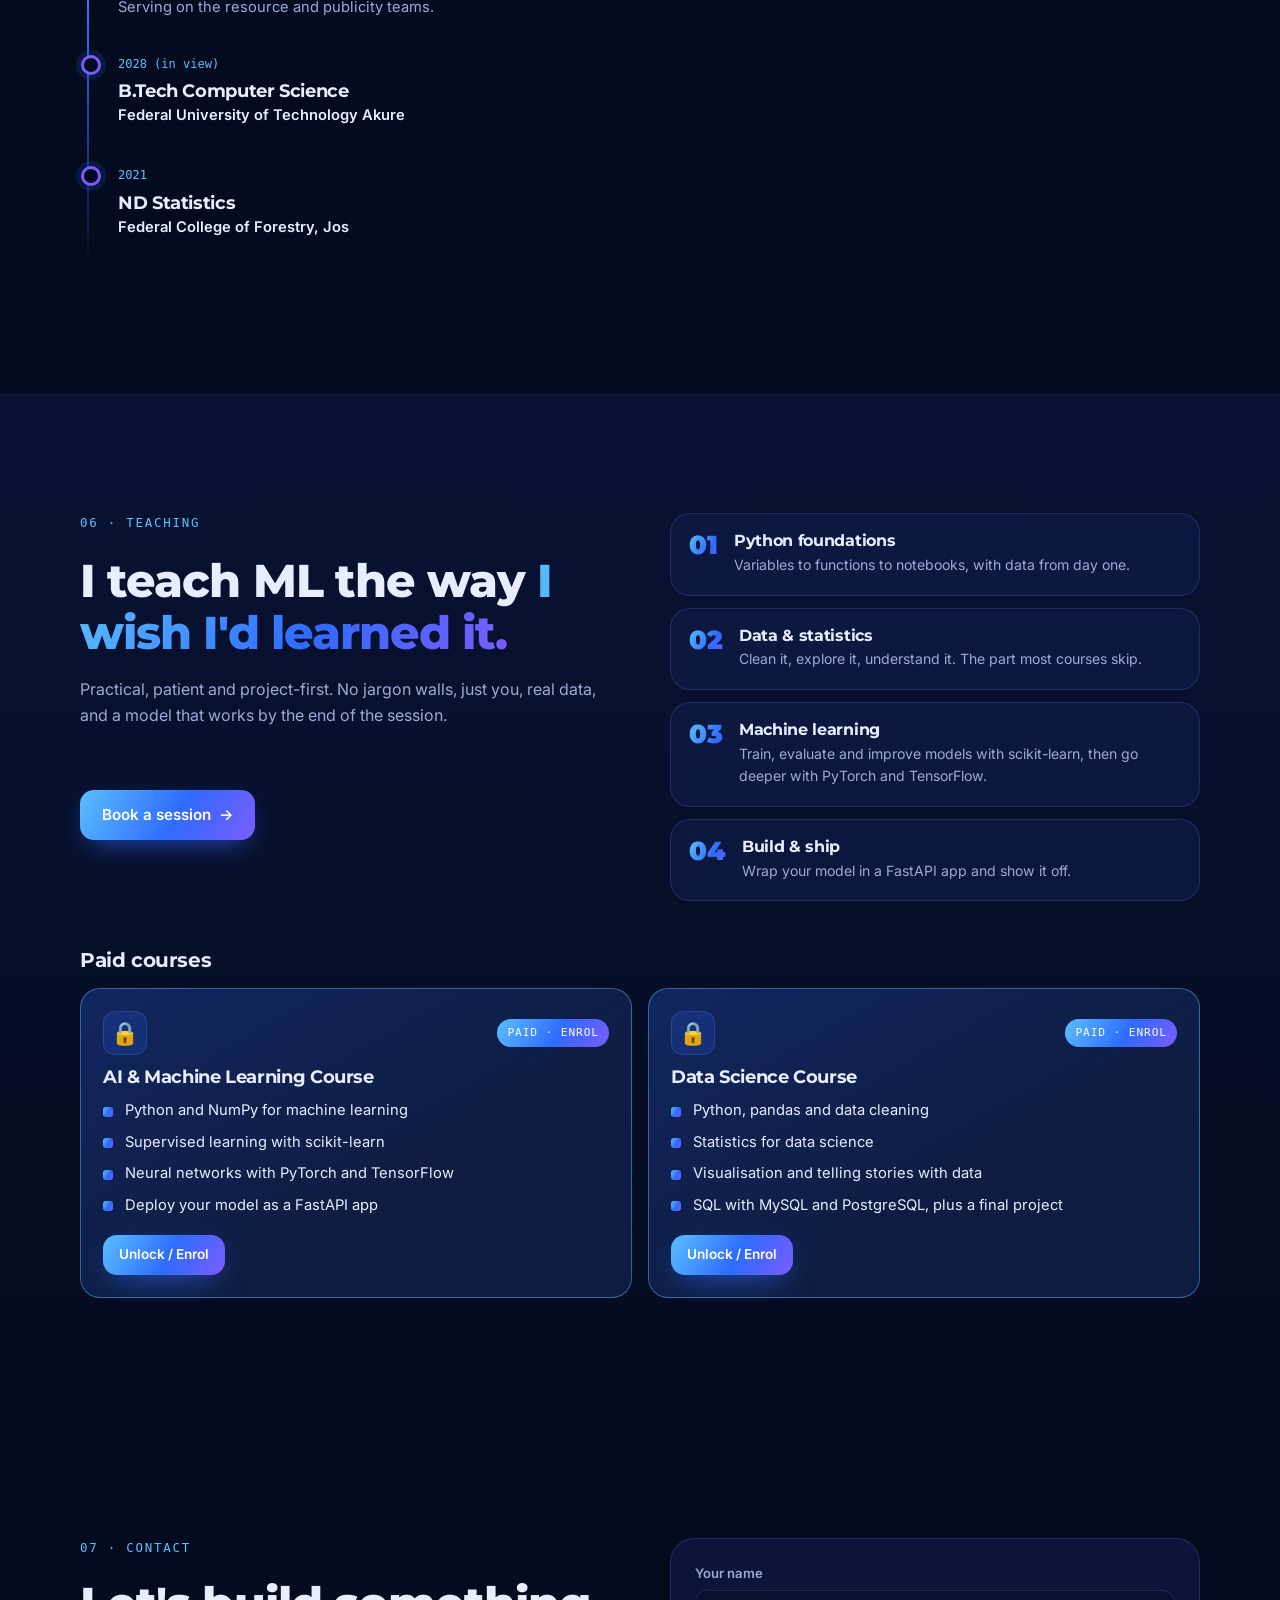
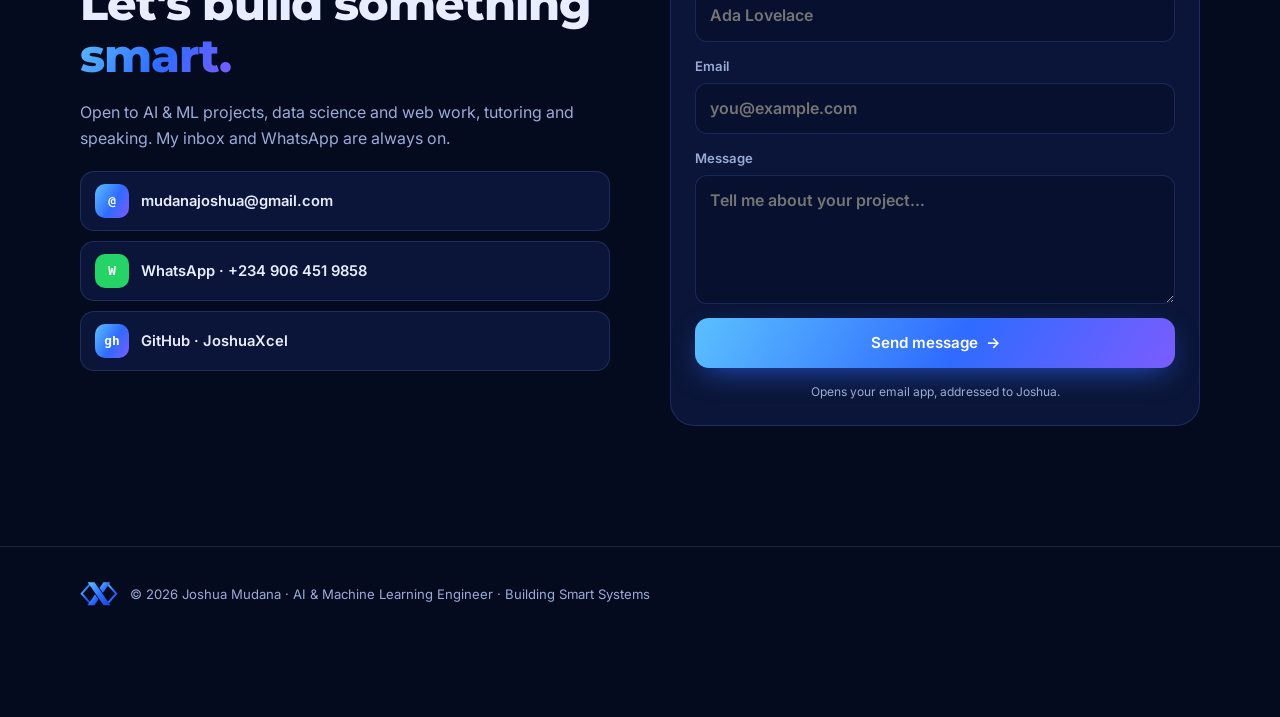
==== commit d22e1d8f: "Rework Ask-my-AI knowledge base; add Personal Portfolio project" ====
--- a/index.html
+++ b/index.html
@@ -263,6 +263,18 @@
           </div>
         </div>
       </article>
+      <article class="project tilt reveal" data-cats="web" data-project="portfolio" tabindex="0" role="button" aria-label="Open Personal Portfolio details">
+        <div class="p-visual p-shot" aria-hidden="true"><img src="assets/projects/portfolio.webp" alt="" width="640" height="341" loading="lazy" decoding="async"></div>
+        <div class="p-body">
+          <div class="p-meta"><span class="status live">Live</span><span>HTML · CSS · JavaScript · GitHub Pages</span></div>
+          <h3>Personal Portfolio</h3>
+          <p>This site: a responsive single-page portfolio with a typing hero, the Excel's AI chat assistant and locked paid courses wired to WhatsApp, deployed on GitHub Pages.</p>
+          <div class="p-links">
+            <a class="btn btn-primary btn-sm" href="https://joshuaxcel.github.io/joshuamudana-portfolio/" target="_blank" rel="noopener">View live ↗</a>
+            <a class="btn btn-ghost btn-sm" href="https://github.com/JoshuaXcel/joshuamudana-portfolio" target="_blank" rel="noopener">Code</a>
+          </div>
+        </div>
+      </article>
       <article class="project tilt reveal" data-cats="bots ai" data-project="helpa" tabindex="0" role="button" aria-label="Open Helpa details">
         <div class="p-visual p-helpa" aria-hidden="true">
           <div class="chat">
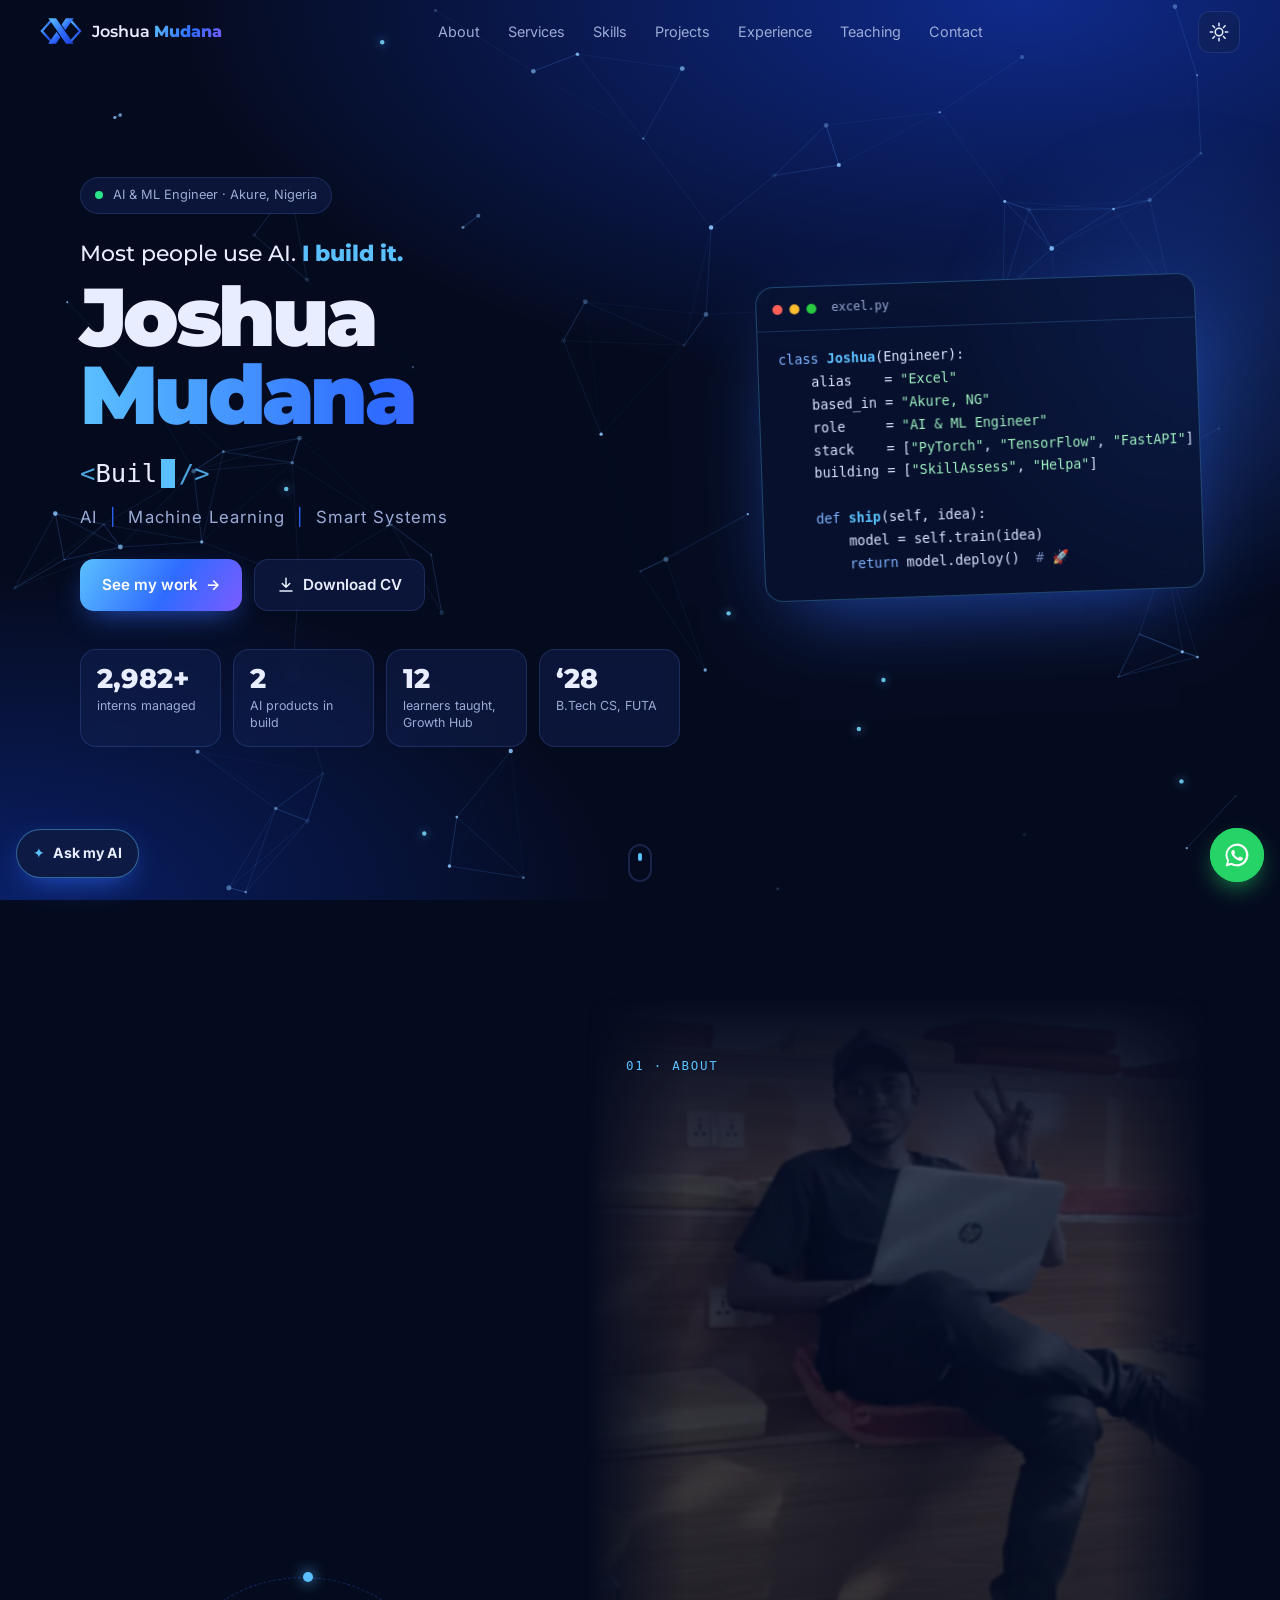
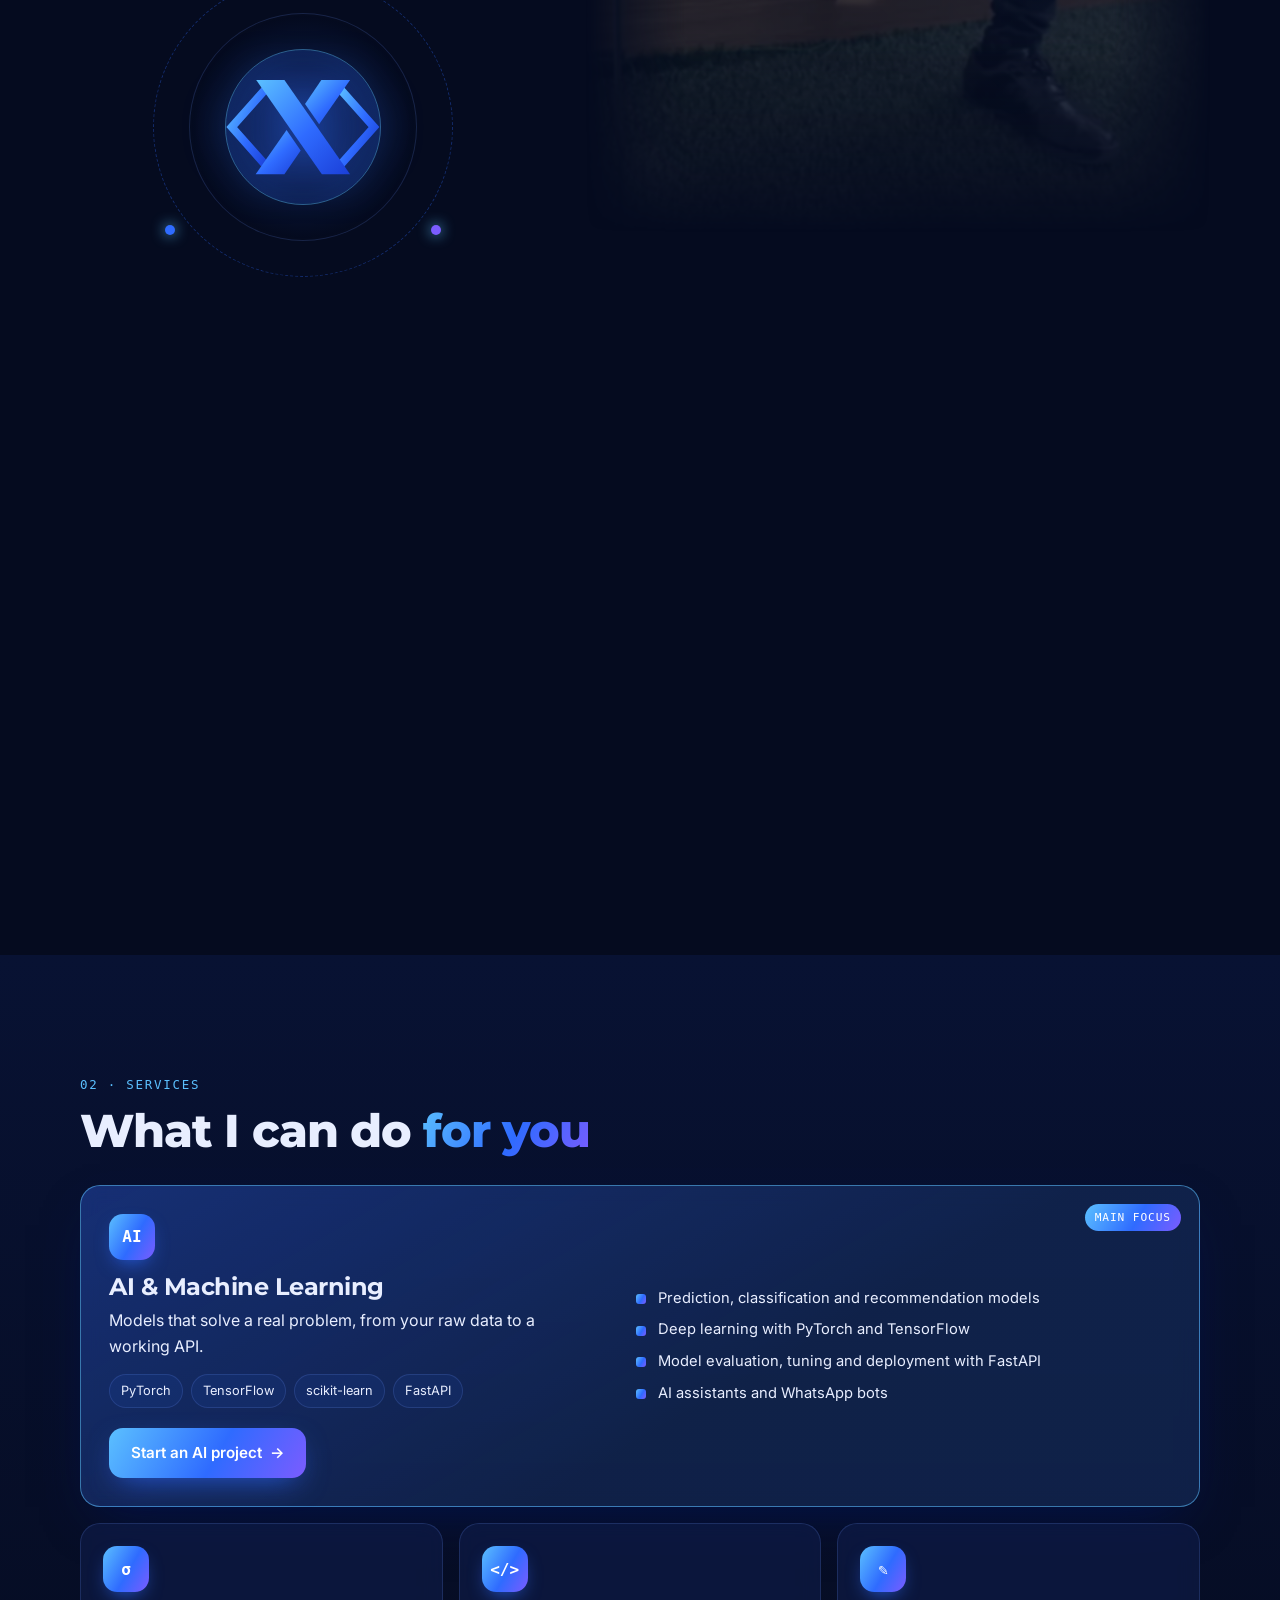
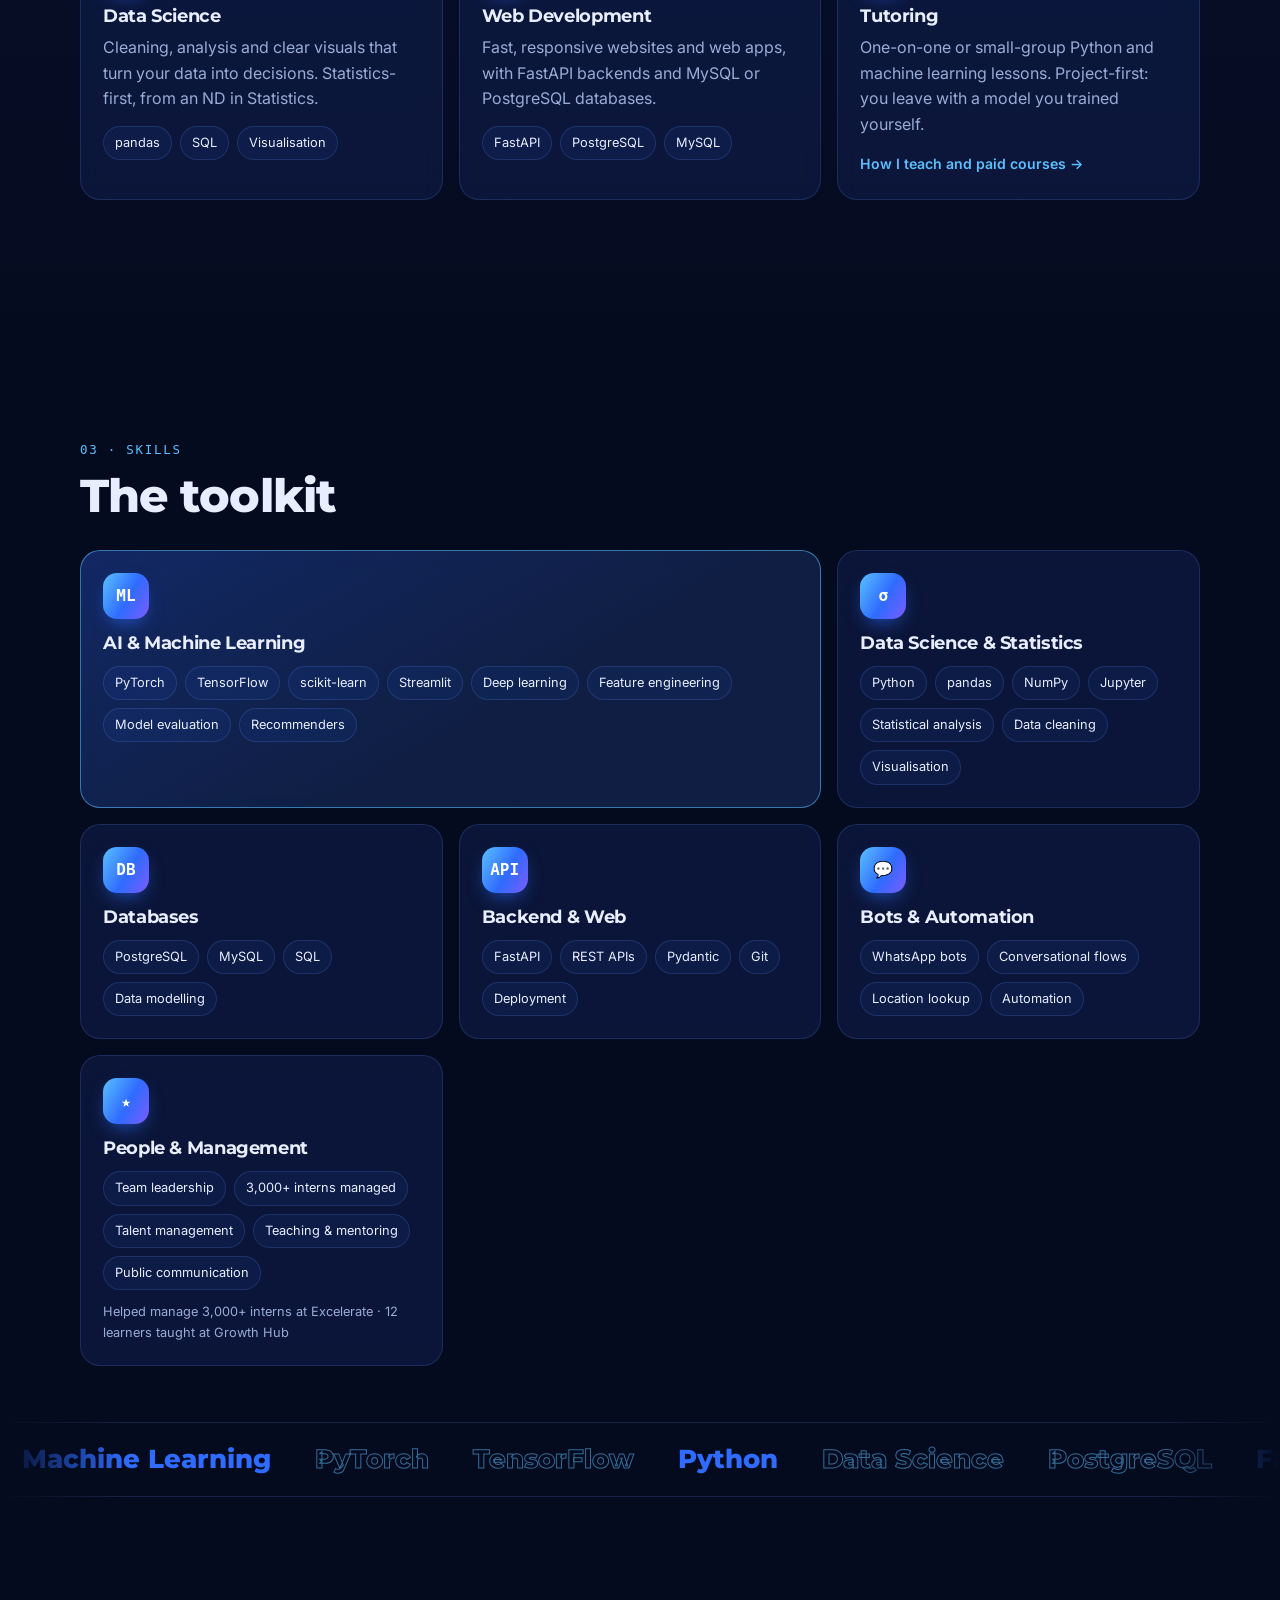
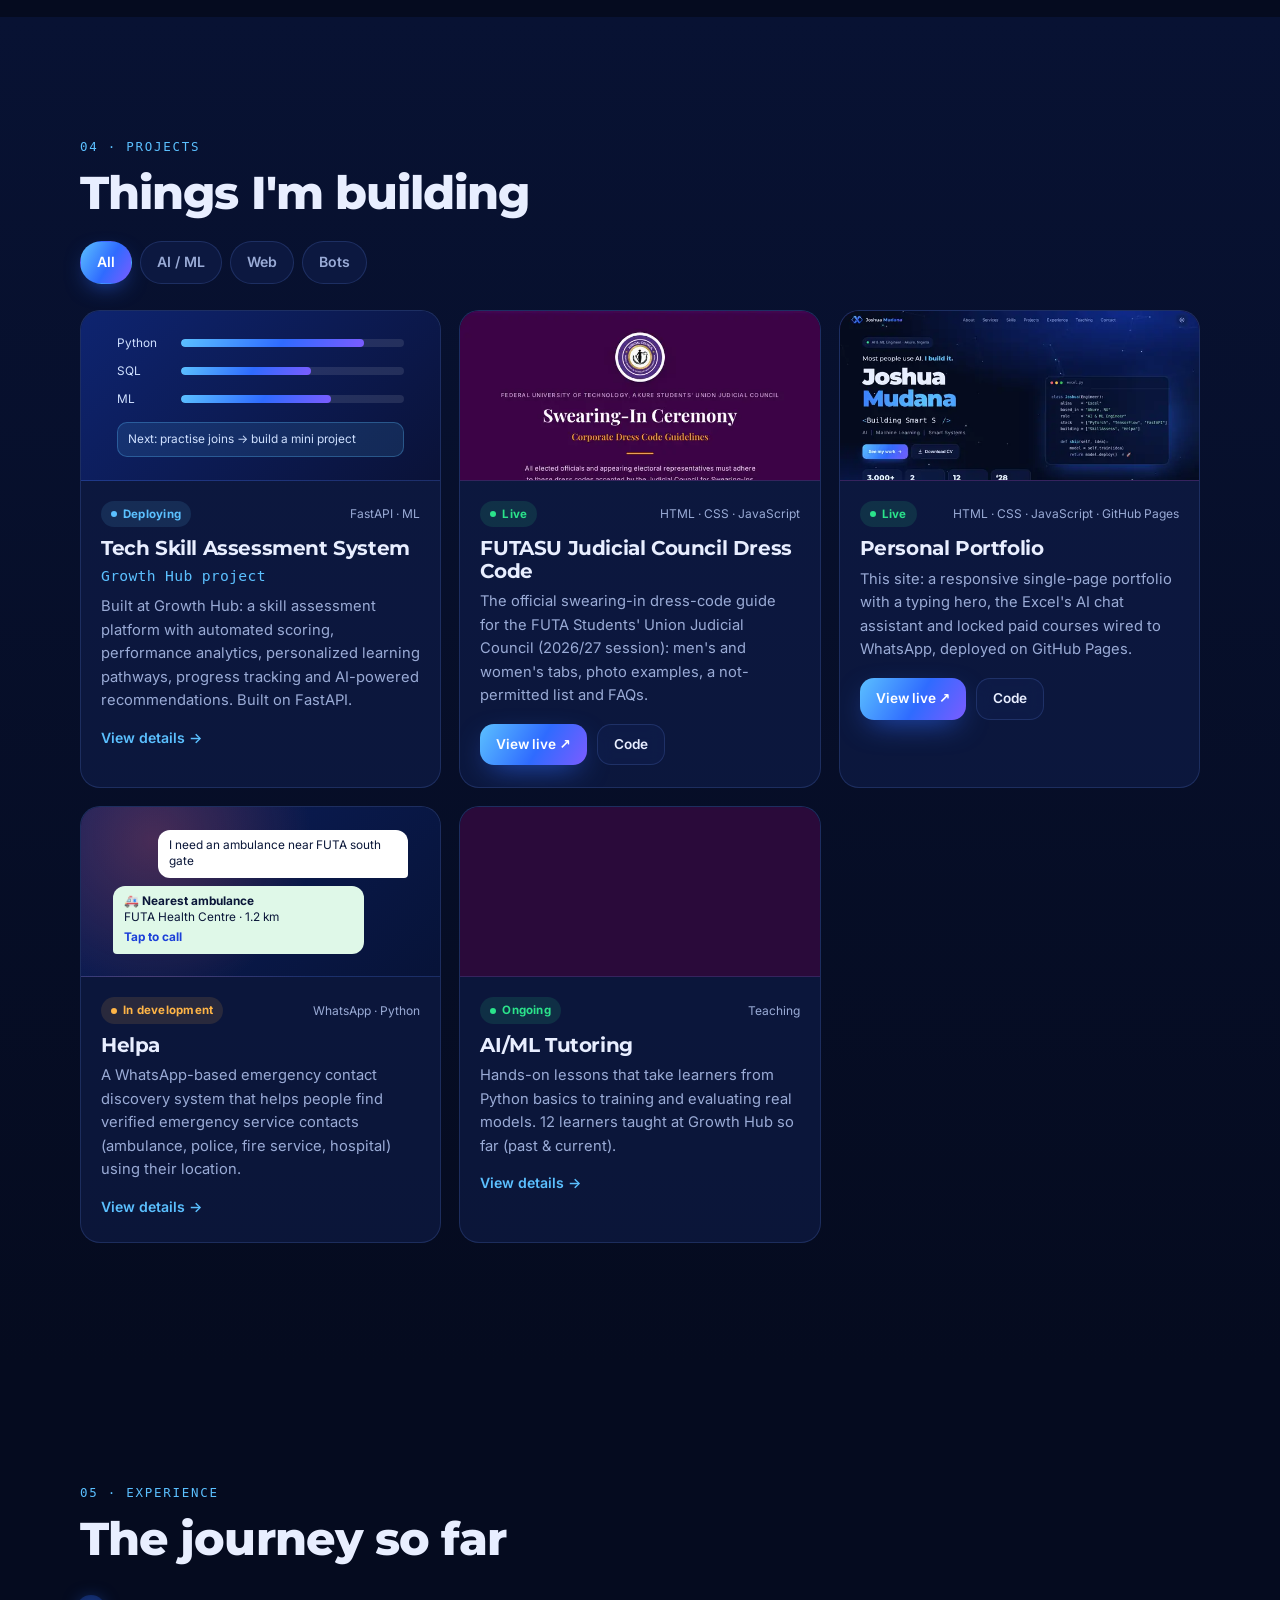
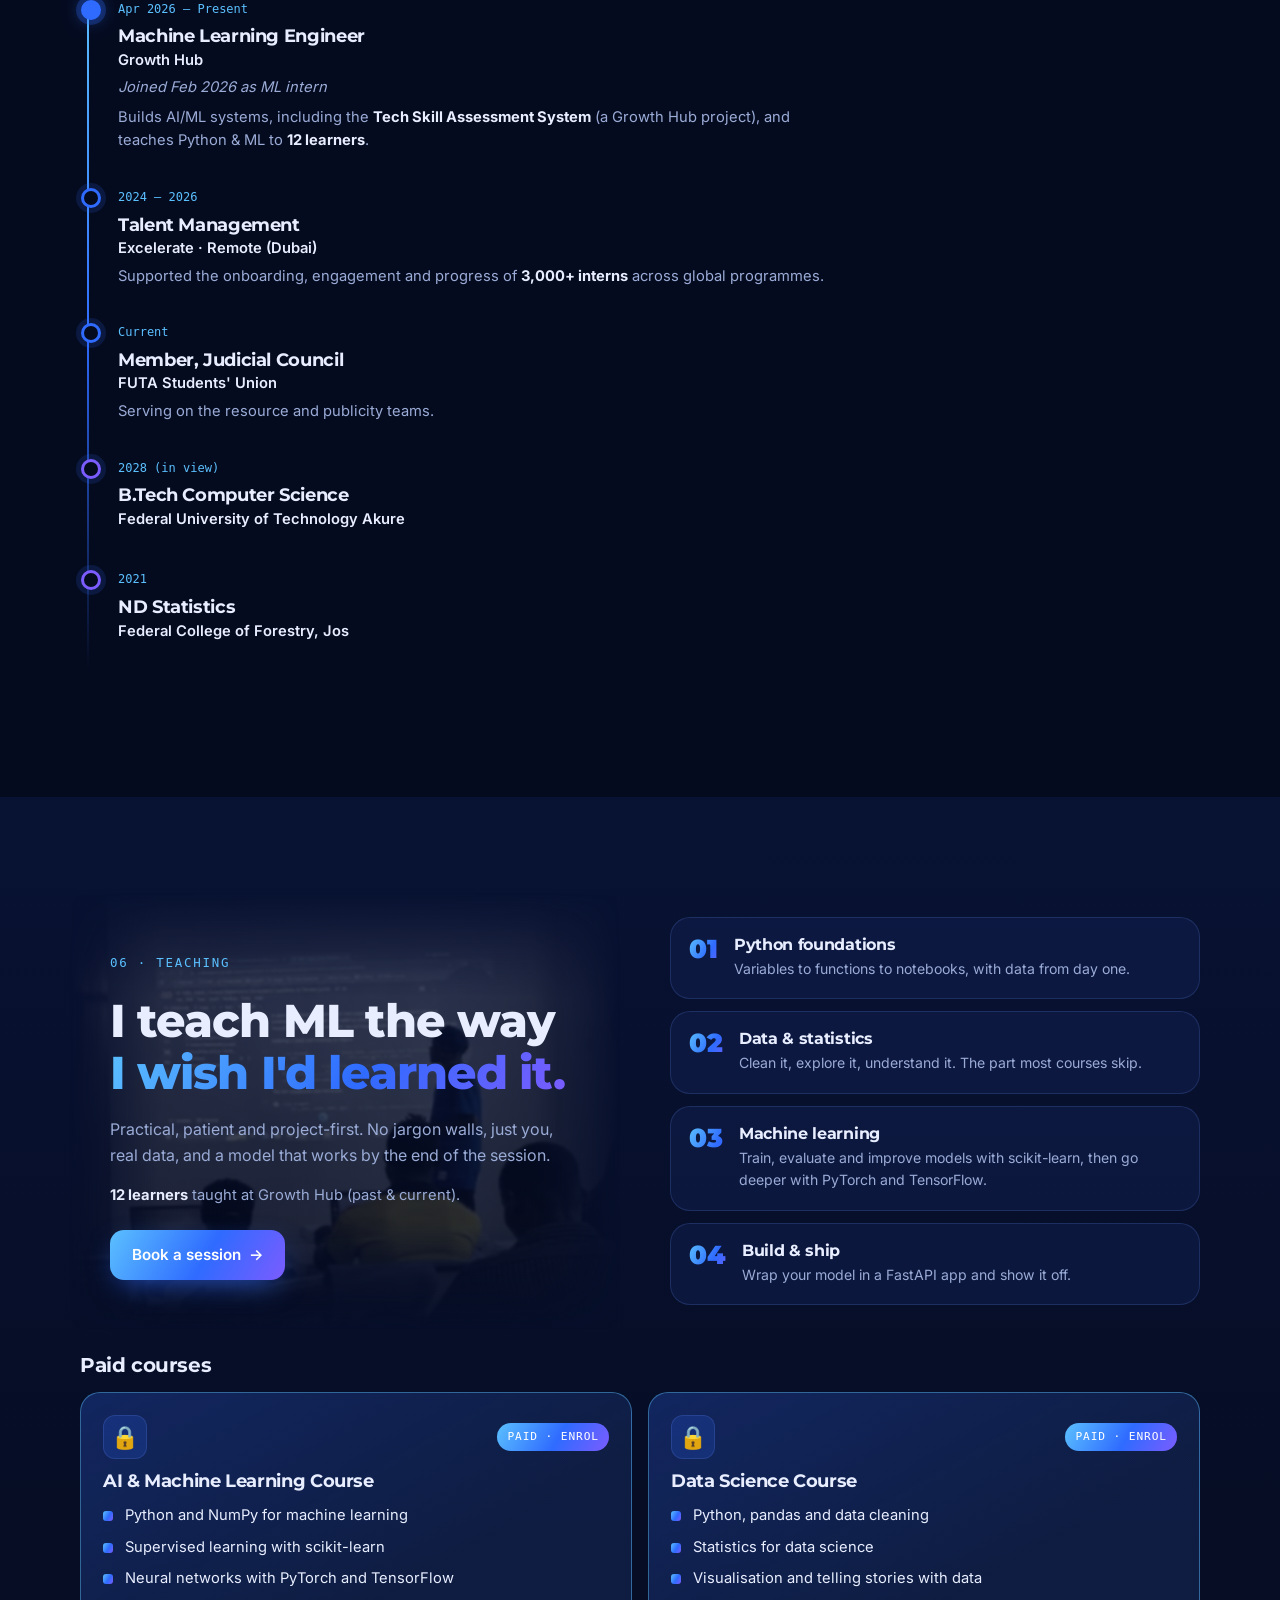
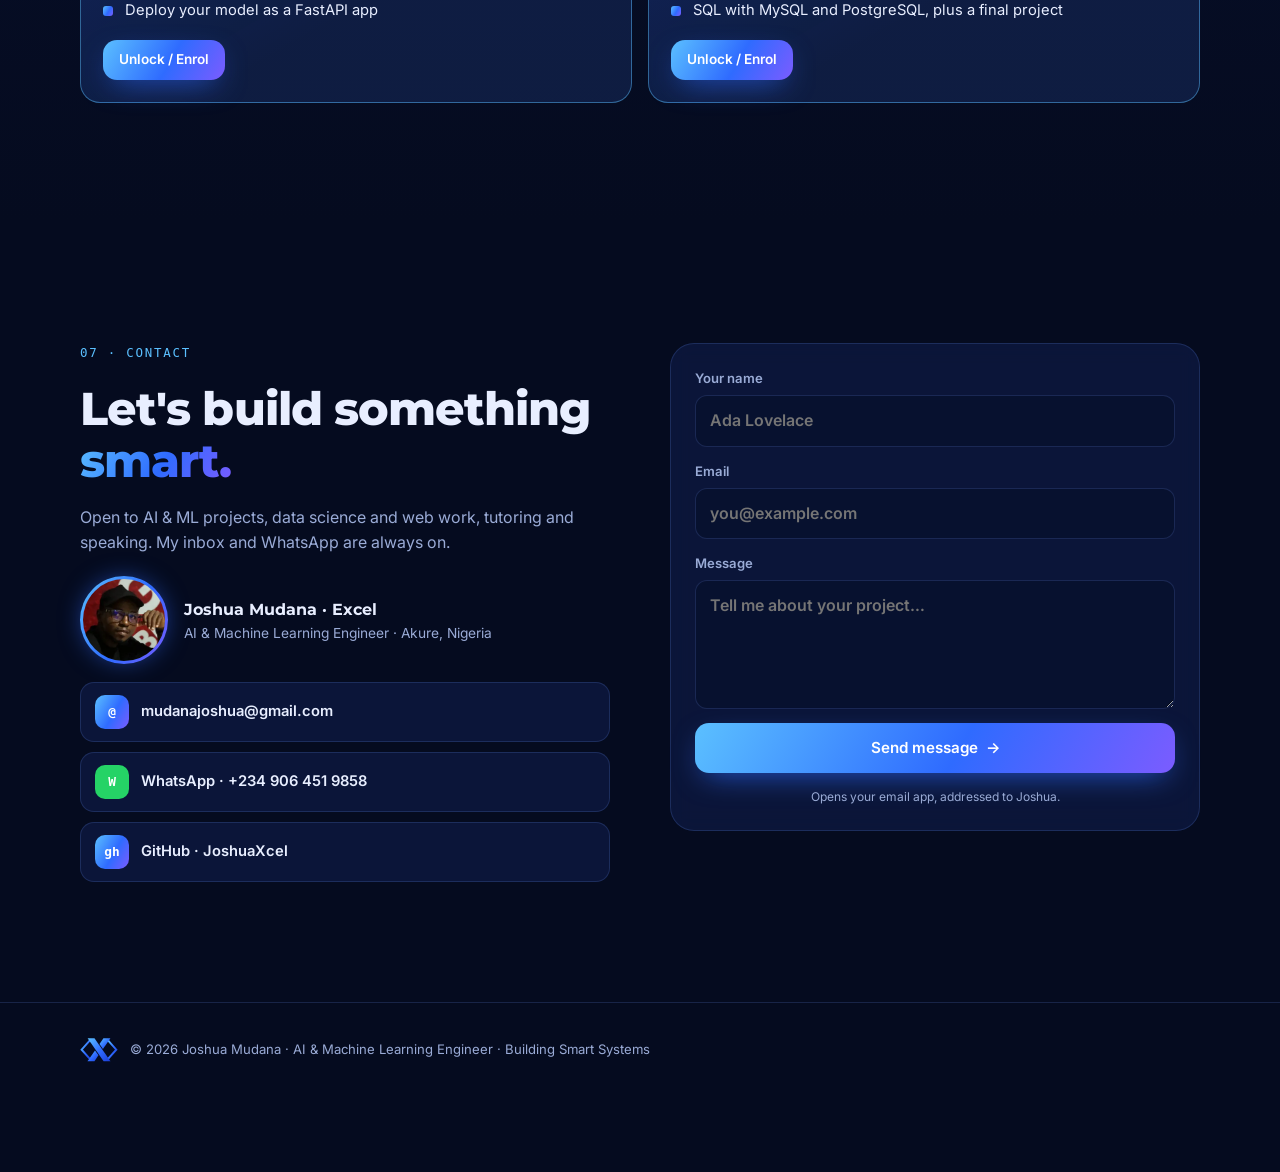
==== commit d01bfeaf: "Real photos (About background loop, Teaching, Contact), Growth Hub role" ====
--- a/index.html
+++ b/index.html
@@ -113,19 +113,20 @@
 <path fill="url(#lgA)" stroke="none" class="lg-x lg-x2" d="M580 338 H686 L572 502 L520 427 Z" />
 <path fill="url(#lgA)" stroke="none" class="lg-x lg-x3" d="M452 523 L504 598 L444 686 H338 Z" /></g></svg>
     </div>
-    <div>
-      <p class="kicker reveal">01 · About</p>
-      <h2 class="reveal">I turn data and code into <span class="grad">systems that help people.</span></h2>
-      <div class="about-text reveal">
-        <p>I'm Joshua Mudana, known as <strong>Excel</strong>. I'm an <strong>AI and Machine Learning Engineer</strong> and ML tutor from Jos, Plateau State, currently based in Akure, Nigeria, where I study Computer Science at the Federal University of Technology, Akure (FUTA).</p>
-        <p>My journey started with <strong>Statistics</strong>, which shaped how I think about data, patterns, and problem-solving. That foundation led me to AI and Machine Learning, where I now build practical, AI-powered systems designed to solve real-world problems.</p>
-        <p>I work primarily with <strong>Python and SQL</strong>, using libraries and frameworks such as NumPy, Pandas, Scikit-learn, PyTorch, and TensorFlow to process data, develop models, and build intelligent applications. With <strong>FastAPI</strong>, I develop backend services and REST APIs, integrate databases, and connect AI capabilities to functional systems.</p>
-        <p>My work includes building a skill assessment platform that combines automated scoring, performance analytics, personalized learning pathways, progress tracking, and AI-powered recommendations. I'm also developing a WhatsApp-based emergency contact discovery system designed to help people find verified emergency service contacts using their location.</p>
-        <p>Beyond building, I <strong>teach and mentor learners</strong> in AI and Machine Learning. I enjoy breaking down complex concepts, sharing knowledge, and helping others develop the confidence to understand technologies and build with them.</p>
-        <p>I'm particularly interested in <strong>AI applications in security and security for AI</strong>: exploring how AI can address security challenges while understanding how intelligent systems can be protected against emerging threats. I'm also strengthening my knowledge of backend engineering, system architecture, and version control to build more reliable, maintainable, and effective systems.</p>
-        <p>I believe technology is most valuable when it solves real problems. Whether I'm developing an intelligent system, designing its backend, or helping someone understand a difficult concept, my goal remains the same: <strong>build useful things, keep learning, and help people along the way.</strong></p>
+    <div class="about-copy" data-about-bg>
+      <div class="teach-bg about-bg" aria-hidden="true"><div class="bg-stage"><div class="bg-imgs"><img class="bg-slide lead on" src="assets/photos/excel-bg-peace-720.webp" width="720" height="900" alt="" decoding="async" style="object-position:45% 30%"><img class="bg-slide" data-src="assets/photos/excel-bg-typing-720.webp" width="720" height="900" alt="" decoding="async" style="object-position:55% 35%"><img class="bg-slide" data-src="assets/photos/excel-bg-grow-720.webp" width="720" height="900" alt="" decoding="async" style="object-position:28% 40%"><img class="bg-slide" data-src="assets/photos/excel-bg-chin-720.webp" width="720" height="900" alt="" decoding="async" style="object-position:62% 35%"><img class="bg-slide" data-src="assets/photos/excel-bg-chair-720.webp" width="720" height="900" alt="" decoding="async" style="object-position:55% 35%"><img class="bg-slide" data-src="assets/photos/excel-bg-grow2-720.webp" width="720" height="900" alt="" decoding="async" style="object-position:40% 35%"><img class="bg-slide" data-src="assets/photos/excel-bg-jersey-720.webp" width="720" height="900" alt="" decoding="async" style="object-position:60% 35%"></div></div></div>
+      <p class="kicker seq">01 · About</p>
+      <h2 class="seq">I turn data and code into <span class="grad">systems that help people.</span></h2>
+      <div class="about-text">
+        <p class="seq">I'm Joshua Mudana, known as <strong>Excel</strong>. I'm an <strong>AI and Machine Learning Engineer</strong> and ML tutor from Jos, Plateau State, currently based in Akure, Nigeria, where I study Computer Science at the Federal University of Technology, Akure (FUTA).</p>
+        <p class="seq">My journey started with <strong>Statistics</strong>, which shaped how I think about data, patterns, and problem-solving. That foundation led me to AI and Machine Learning, where I now build practical, AI-powered systems designed to solve real-world problems.</p>
+        <p class="seq">I work primarily with <strong>Python and SQL</strong>, using libraries and frameworks such as NumPy, Pandas, Scikit-learn, PyTorch, and TensorFlow to process data, develop models, and build intelligent applications. With <strong>FastAPI</strong>, I develop backend services and REST APIs, integrate databases, and connect AI capabilities to functional systems.</p>
+        <p class="seq">I'm a <strong>Machine Learning Engineer at Growth Hub</strong>, where I build AI/ML systems, including the Tech Skill Assessment System: a Growth Hub skill assessment platform that combines automated scoring, performance analytics, personalized learning pathways, progress tracking, and AI-powered recommendations. I'm also developing a WhatsApp-based emergency contact discovery system designed to help people find verified emergency service contacts using their location.</p>
+        <p class="seq">Beyond building, I <strong>teach and mentor learners</strong> in AI and Machine Learning. I enjoy breaking down complex concepts, sharing knowledge, and helping others develop the confidence to understand technologies and build with them.</p>
+        <p class="seq">I'm particularly interested in <strong>AI applications in security and security for AI</strong>: exploring how AI can address security challenges while understanding how intelligent systems can be protected against emerging threats. I'm also strengthening my knowledge of backend engineering, system architecture, and version control to build more reliable, maintainable, and effective systems.</p>
+        <p class="seq">I believe technology is most valuable when it solves real problems. Whether I'm developing an intelligent system, designing its backend, or helping someone understand a difficult concept, my goal remains the same: <strong>build useful things, keep learning, and help people along the way.</strong></p>
       </div>
-      <ul class="facts reveal">
+      <ul class="facts seq">
         <li><span>Based in</span>Akure, Nigeria</li>
         <li><span>From</span>Jos, Plateau</li>
         <li><span>Studying</span>B.Tech CS · FUTA · 2028</li>
@@ -233,7 +234,7 @@
       <button class="filter" data-filter="bots" role="tab" aria-selected="false">Bots</button>
     </div>
     <div class="projects-grid" id="projectsGrid">
-      <article class="project tilt reveal" data-cats="ai web" data-project="tsas" tabindex="0" role="button" aria-label="Open Tech Skill Assessment System details">
+      <article class="project tilt reveal" data-cats="ai web" data-project="tsas" tabindex="0" role="button" aria-label="Open Tech Skill Assessment System (Growth Hub project) details">
         <div class="p-visual p-tsas" aria-hidden="true">
           <div class="mini-dash">
             <div class="md-row"><span>Python</span><i style="--w:82%"></i></div>
@@ -245,7 +246,8 @@
         <div class="p-body">
           <div class="p-meta"><span class="status soon">Deploying</span><span>FastAPI · ML</span></div>
           <h3>Tech Skill Assessment System</h3>
-          <p>A skill assessment platform with automated scoring, performance analytics, personalized learning pathways, progress tracking and AI-powered recommendations. Built on FastAPI.</p>
+          <p class="p-owner">Growth Hub project</p>
+          <p>Built at Growth Hub: a skill assessment platform with automated scoring, performance analytics, personalized learning pathways, progress tracking and AI-powered recommendations. Built on FastAPI.</p>
           <span class="p-more">View details →</span>
           <!-- TODO: Render URL. Paste the live Render link into href below, then delete the word "hidden" so the button shows. -->
           <a class="p-live" href="#" hidden target="_blank" rel="noopener">Open live app ↗</a>
@@ -290,12 +292,7 @@
         </div>
       </article>
       <article class="project tilt reveal" data-cats="ai" data-project="tutor" tabindex="0" role="button" aria-label="Open AI/ML tutoring details">
-        <div class="p-visual p-tutor" aria-hidden="true">
-          <pre class="code-snip"><span class="k">from</span> sklearn.linear_model <span class="k">import</span> LinearRegression
-model = LinearRegression()
-model.fit(X_train, y_train)
-<span class="c"># you just trained your first model 🎉</span></pre>
-        </div>
+        <div class="p-visual p-shot p-photo" aria-hidden="true"><img src="assets/photos/excel-teaching-480.webp" srcset="assets/photos/excel-teaching-480.webp 480w, assets/photos/excel-teaching-960.webp 960w" sizes="(min-width:900px) 360px, (min-width:640px) 46vw, 92vw" alt="" width="480" height="270" loading="lazy" decoding="async"></div>
         <div class="p-body">
           <div class="p-meta"><span class="status live">Ongoing</span><span>Teaching</span></div>
           <h3>AI/ML Tutoring</h3>
@@ -313,6 +310,7 @@
     <p class="kicker reveal">05 · Experience</p>
     <h2 class="reveal">The journey so far</h2>
     <ol class="timeline">
+      <li class="reveal now"><span class="t-date">Apr 2026 – Present</span><h3>Machine Learning Engineer</h3><p class="t-org">Growth Hub</p><p class="t-sub">Joined Feb 2026 as ML intern</p><p>Builds AI/ML systems, including the <strong>Tech Skill Assessment System</strong> (a Growth Hub project), and teaches Python &amp; ML to <strong>12 learners</strong>.</p></li>
       <li class="reveal"><span class="t-date">2024 – 2026</span><h3>Talent Management</h3><p class="t-org">Excelerate · Remote (Dubai)</p><p>Supported the onboarding, engagement and progress of <strong>3,000+ interns</strong> across global programmes.</p></li>
       <li class="reveal"><span class="t-date">Current</span><h3>Member, Judicial Council</h3><p class="t-org">FUTA Students' Union</p><p>Serving on the resource and publicity teams.</p></li>
       <li class="reveal edu"><span class="t-date">2028 (in view)</span><h3>B.Tech Computer Science</h3><p class="t-org">Federal University of Technology Akure</p></li>
@@ -324,7 +322,8 @@
 <!-- TEACHING -->
 <section class="section section-alt" id="teaching">
   <div class="container teach">
-    <div>
+    <div class="teach-intro">
+      <div class="teach-bg" aria-hidden="true"><img role="presentation" src="assets/photos/excel-teaching-960.webp" srcset="assets/photos/excel-teaching-480.webp 480w, assets/photos/excel-teaching-960.webp 960w" sizes="(min-width:900px) 560px, 100vw" width="960" height="540" alt="" loading="lazy" decoding="async"></div>
       <p class="kicker reveal">06 · Teaching</p>
       <h2 class="reveal">I teach ML the way <span class="grad">I wish I'd learned it.</span></h2>
       <p class="reveal">Practical, patient and project-first. No jargon walls, just you, real data, and a model that works by the end of the session.</p>
@@ -376,6 +375,10 @@
       <p class="kicker reveal">07 · Contact</p>
       <h2 class="reveal">Let's build something <span class="grad">smart.</span></h2>
       <p class="reveal">Open to AI &amp; ML projects, data science and web work, tutoring and speaking. My inbox and WhatsApp are always on.</p>
+      <div class="contact-me reveal">
+        <img src="assets/photos/excel-contact-240.webp" srcset="assets/photos/excel-contact-240.webp 240w, assets/photos/excel-contact-480.webp 480w" sizes="88px" width="88" height="88" alt="Joshua Mudana (Excel) at his laptop" loading="lazy" decoding="async">
+        <div><strong>Joshua Mudana · Excel</strong><span>AI &amp; Machine Learning Engineer · Akure, Nigeria</span></div>
+      </div>
       <ul class="contact-links reveal">
         <li><a href="mailto:mudanajoshua@gmail.com"><span class="cl-ico">@</span>mudanajoshua@gmail.com</a></li>
         <li><a href="https://wa.me/2349064519858" target="_blank" rel="noopener"><span class="cl-ico wa">W</span>WhatsApp · +234 906 451 9858</a></li>
--- a/styles.css
+++ b/styles.css
@@ -207,6 +207,9 @@
 .t-date{font-family:var(--mono);font-size:.75rem;color:var(--blue2)}
 [data-theme="light"] .t-date{color:var(--royal)}
 .timeline h3{margin:6px 0 2px}
+.timeline li.now::before{background:var(--blue);box-shadow:0 0 0 5px rgba(47,107,255,.25),0 0 18px rgba(47,107,255,.6)}
+.t-sub{font-size:.8rem;color:var(--muted,#8A9AC8);margin:2px 0 6px;font-style:italic}
+.p-owner{font-family:var(--mono);font-size:.72rem;color:var(--blue2);margin:-4px 0 8px;letter-spacing:.02em}
 .t-org{color:var(--text);font-weight:600;font-size:.92rem;margin-bottom:4px}
 .timeline p{font-size:.92rem}
 
@@ -425,3 +428,58 @@
 .skill-note{margin-top:12px;font-size:.8rem;color:var(--muted)}
 .teach-count{margin-top:-6px;color:var(--muted);font-size:.92rem}
 .teach-count strong{color:var(--text)}
+
+/* real photos */
+.teach-photo{margin-top:40px;border-radius:var(--r);overflow:hidden;border:1px solid var(--line);background:var(--card);box-shadow:var(--shadow)}
+.teach-photo img{width:100%;height:auto;aspect-ratio:16/9;object-fit:cover}
+.teach-photo figcaption{padding:12px 16px;font-size:.88rem;color:var(--muted)}
+.p-shot.p-photo img{object-position:center}
+.contact-me{display:flex;align-items:center;gap:16px;margin-bottom:18px}
+.contact-me img{flex:none;width:88px;height:88px;border-radius:50%;object-fit:cover;padding:3px;background:var(--grad);box-shadow:0 0 24px -4px rgba(47,107,255,.6)}
+.contact-me strong{display:block;font-family:var(--head);font-size:1.02rem}
+.contact-me span{display:block;color:var(--muted);font-size:.86rem}
+
+/* About text: slow staggered reveal */
+#about .seq{opacity:0;transform:translateY(22px);transition:opacity 1s cubic-bezier(.2,.7,.2,1),transform 1s cubic-bezier(.2,.7,.2,1);will-change:opacity,transform}
+#about .seq.in{opacity:1;transform:none}
+@media (prefers-reduced-motion:reduce){
+  #about .seq{opacity:1;transform:none;transition:none}
+}
+
+/* Teaching intro: his class photo as a faint background (text stays readable) */
+.teach-intro{position:relative;isolation:isolate;padding:30px 22px 22px;margin:0 -6px;border-radius:var(--r)}
+.teach-bg{position:absolute;inset:-24px -10px;z-index:-1;overflow:hidden;pointer-events:none;
+  -webkit-mask-image:linear-gradient(180deg,transparent,#000 24%,#000 76%,transparent),linear-gradient(90deg,transparent,#000 16%,#000 84%,transparent);-webkit-mask-composite:source-in;mask-image:linear-gradient(180deg,transparent,#000 24%,#000 76%,transparent),linear-gradient(90deg,transparent,#000 16%,#000 84%,transparent);mask-composite:intersect}
+.teach-bg img{width:100%;height:100%;object-fit:cover;object-position:40% 45%;opacity:.4;filter:saturate(.6) blur(1px)}
+.teach-bg::after{content:"";position:absolute;inset:0;background:linear-gradient(180deg,color-mix(in srgb,var(--bg2) 35%,transparent),color-mix(in srgb,var(--bg) 50%,transparent))}
+[data-theme="light"] .teach-bg img{opacity:.3;filter:saturate(.5) blur(1px)}
+[data-theme="light"] .teach-bg::after{background:linear-gradient(180deg,color-mix(in srgb,var(--bg2) 50%,transparent),color-mix(in srgb,var(--bg) 60%,transparent))}
+@media (min-width:900px){.teach-intro{padding:36px 30px 26px;margin:0}}
+
+/* About text: his photos as the same faint background as Teaching, crossfading very slowly */
+.about-copy{position:relative;isolation:isolate;padding:30px 22px 22px;margin:0 -6px;border-radius:var(--r)}
+.about-bg{-webkit-mask-image:none;mask-image:none;overflow:visible}
+.about-bg::after{content:none}
+.about-bg .bg-stage{position:sticky;top:var(--nav-h);height:min(100%,calc(100svh - var(--nav-h)));overflow:hidden;
+  -webkit-mask-image:linear-gradient(180deg,transparent,#000 24%,#000 76%,transparent),linear-gradient(90deg,transparent,#000 16%,#000 84%,transparent);-webkit-mask-composite:source-in;mask-image:linear-gradient(180deg,transparent,#000 24%,#000 76%,transparent),linear-gradient(90deg,transparent,#000 16%,#000 84%,transparent);mask-composite:intersect}
+.about-bg .bg-imgs{position:absolute;inset:0;opacity:.4;filter:saturate(.6) blur(1px)}
+.about-bg .bg-stage::after{content:"";position:absolute;inset:0;background:linear-gradient(180deg,color-mix(in srgb,var(--bg2) 35%,transparent),color-mix(in srgb,var(--bg) 50%,transparent))}
+#about .about-bg .bg-slide{position:absolute;inset:0;opacity:0;z-index:0;filter:none;transition:opacity 3s ease-in-out;transform-origin:50% 40%}
+#about .about-bg .bg-slide.prev{opacity:1;z-index:1;transition:none}
+#about .about-bg .bg-slide.on{opacity:1;z-index:2}
+#about .about-bg .bg-slide.kb{animation:bgzoom 14s linear forwards}
+#about .about-bg.paused .bg-slide{animation-play-state:paused}
+/* First appearance only: the first photo starts strong and clear, then slowly fades down to the faint level as the text reveals */
+.about-bg .bg-imgs,.about-bg .bg-stage::after{transition:opacity 3.6s cubic-bezier(.4,0,.2,1),filter 3.6s cubic-bezier(.4,0,.2,1)}
+#about .about-bg.intro .bg-imgs{opacity:.88;filter:none}
+#about .about-bg.intro .bg-stage::after{opacity:.15}
+@keyframes bgzoom{from{transform:scale(1)}to{transform:scale(1.08)}}
+[data-theme="light"] .about-bg .bg-imgs{opacity:.3;filter:saturate(.5) blur(1px)}
+[data-theme="light"] .about-bg .bg-stage::after{background:linear-gradient(180deg,color-mix(in srgb,var(--bg2) 50%,transparent),color-mix(in srgb,var(--bg) 60%,transparent))}
+@media (min-width:900px){.about-copy{padding:36px 30px 26px;margin:0}}
+@media (prefers-reduced-motion:reduce){
+  #about .about-bg .bg-slide{transition:none;animation:none!important}
+  #about .about-bg .bg-slide:not(.lead){display:none}
+  #about .about-bg.intro .bg-imgs{opacity:.4;filter:saturate(.6) blur(1px)}
+  .about-bg .bg-imgs,.about-bg .bg-stage::after{transition:none}
+}
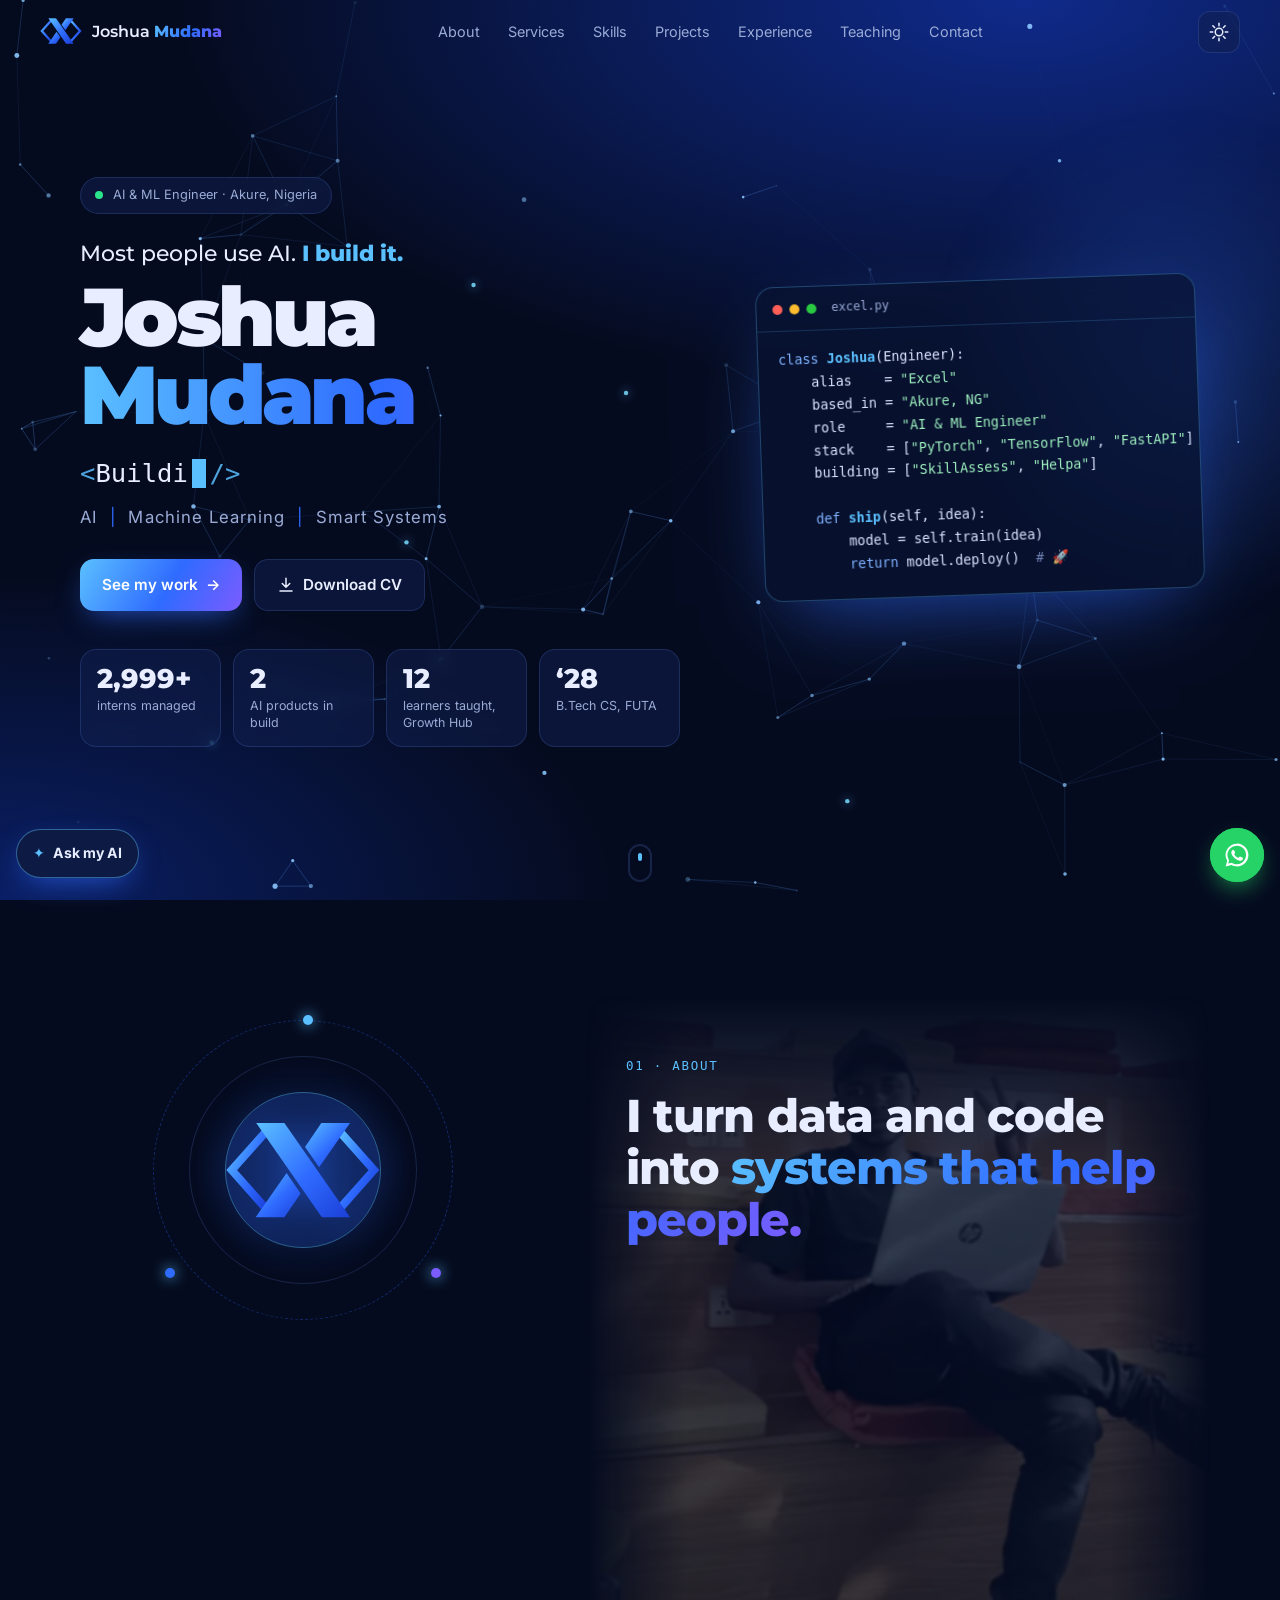
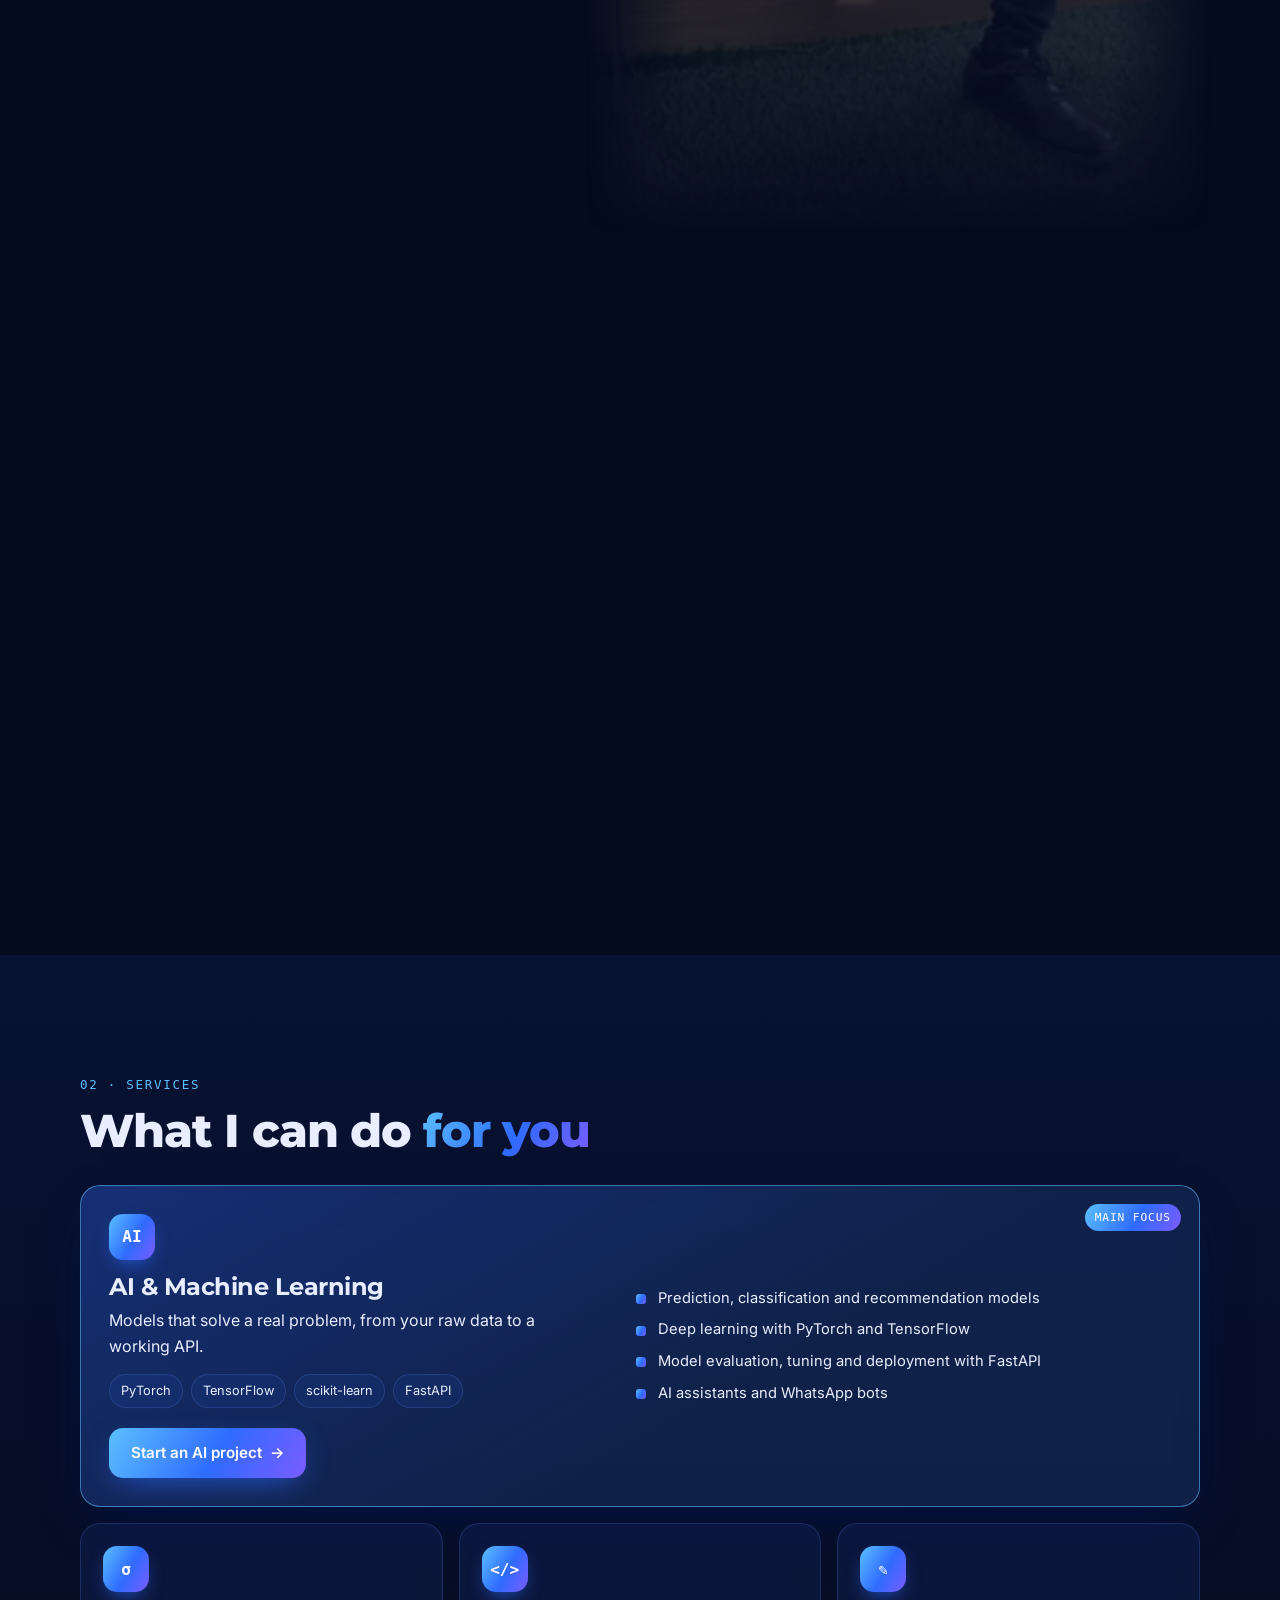
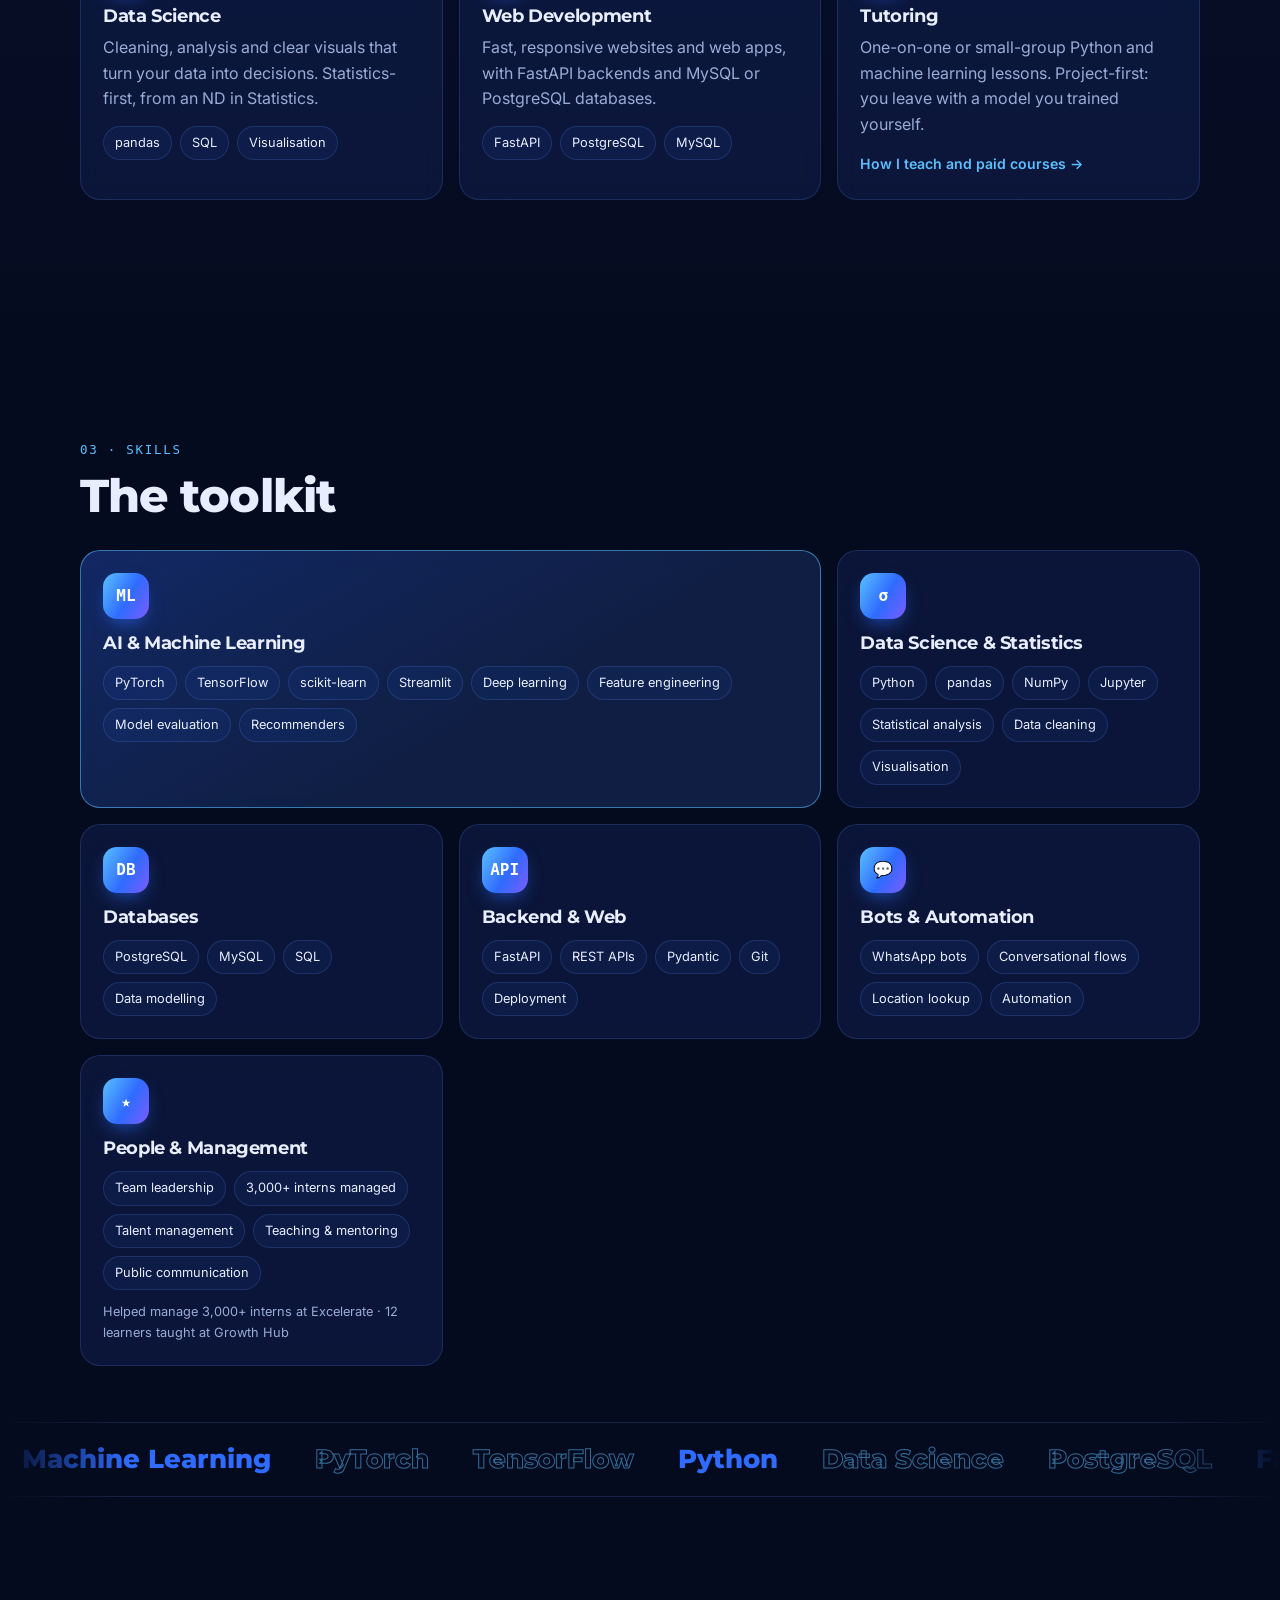
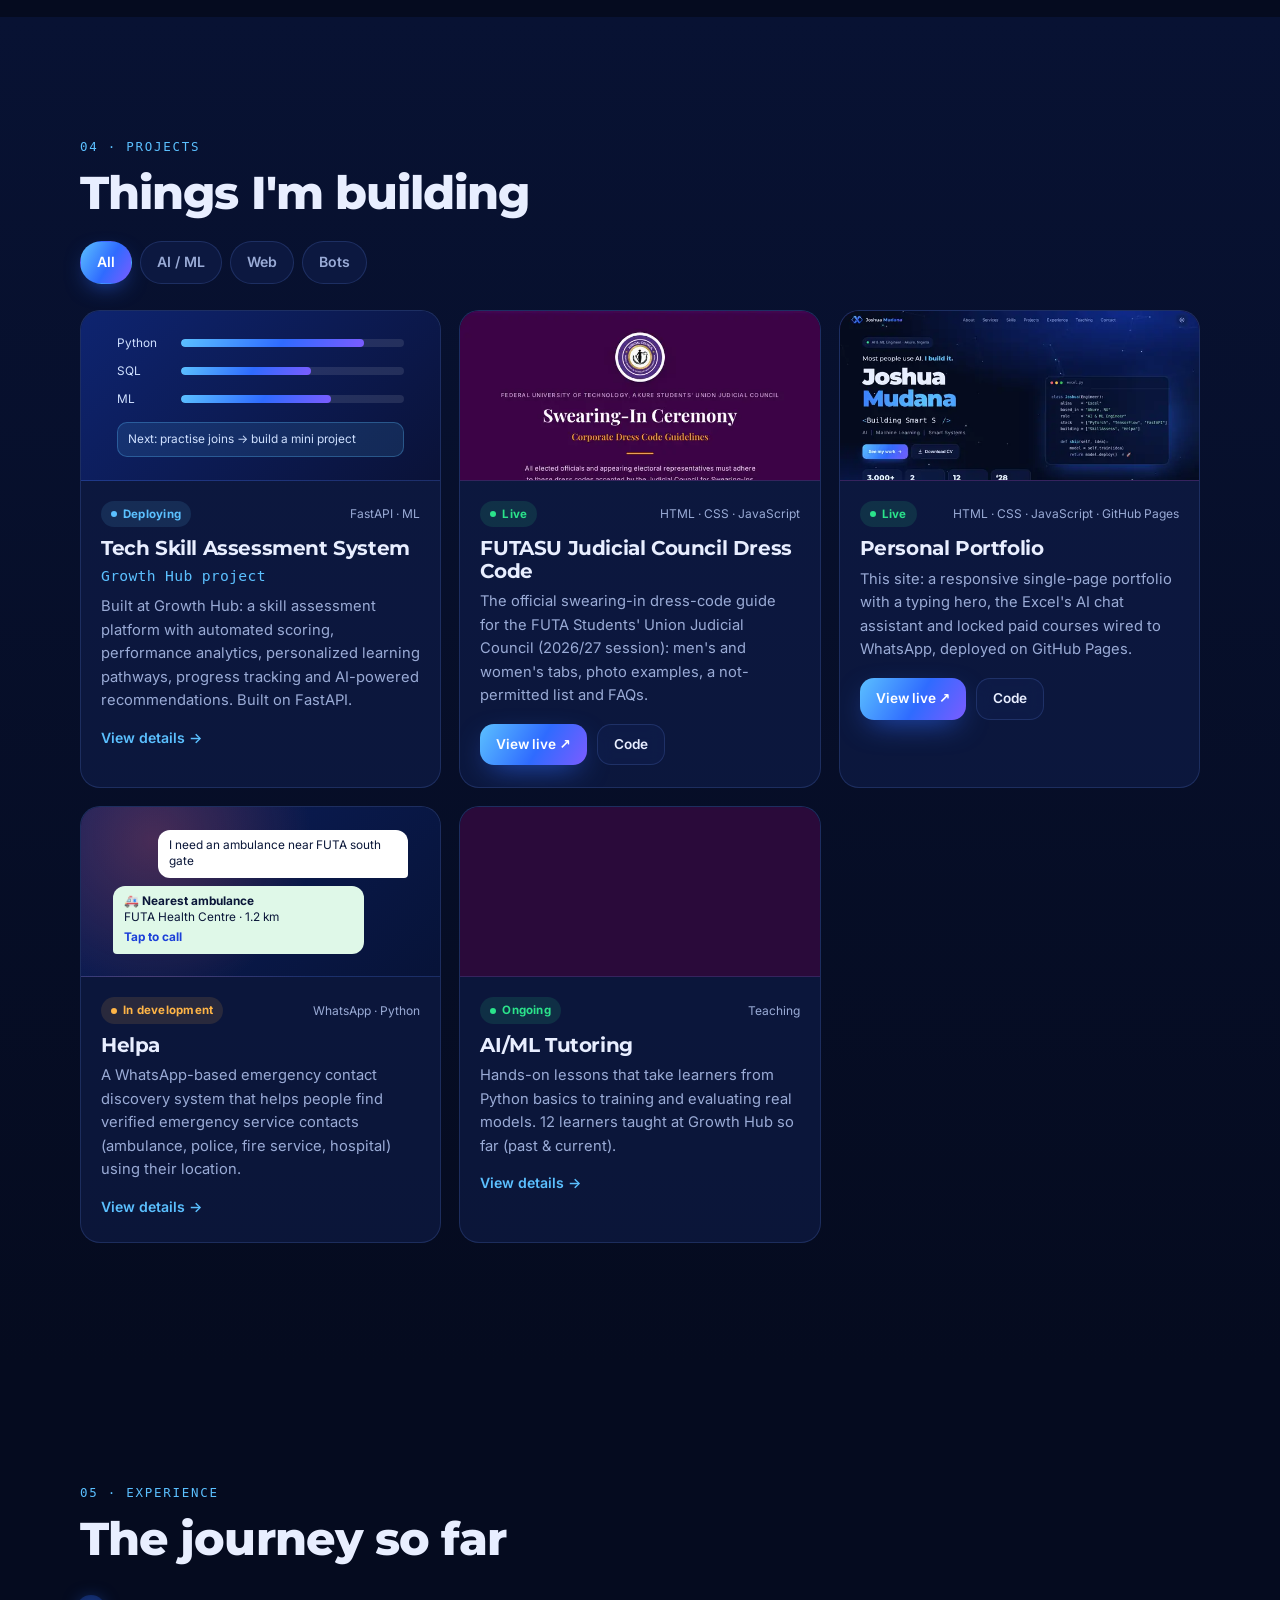
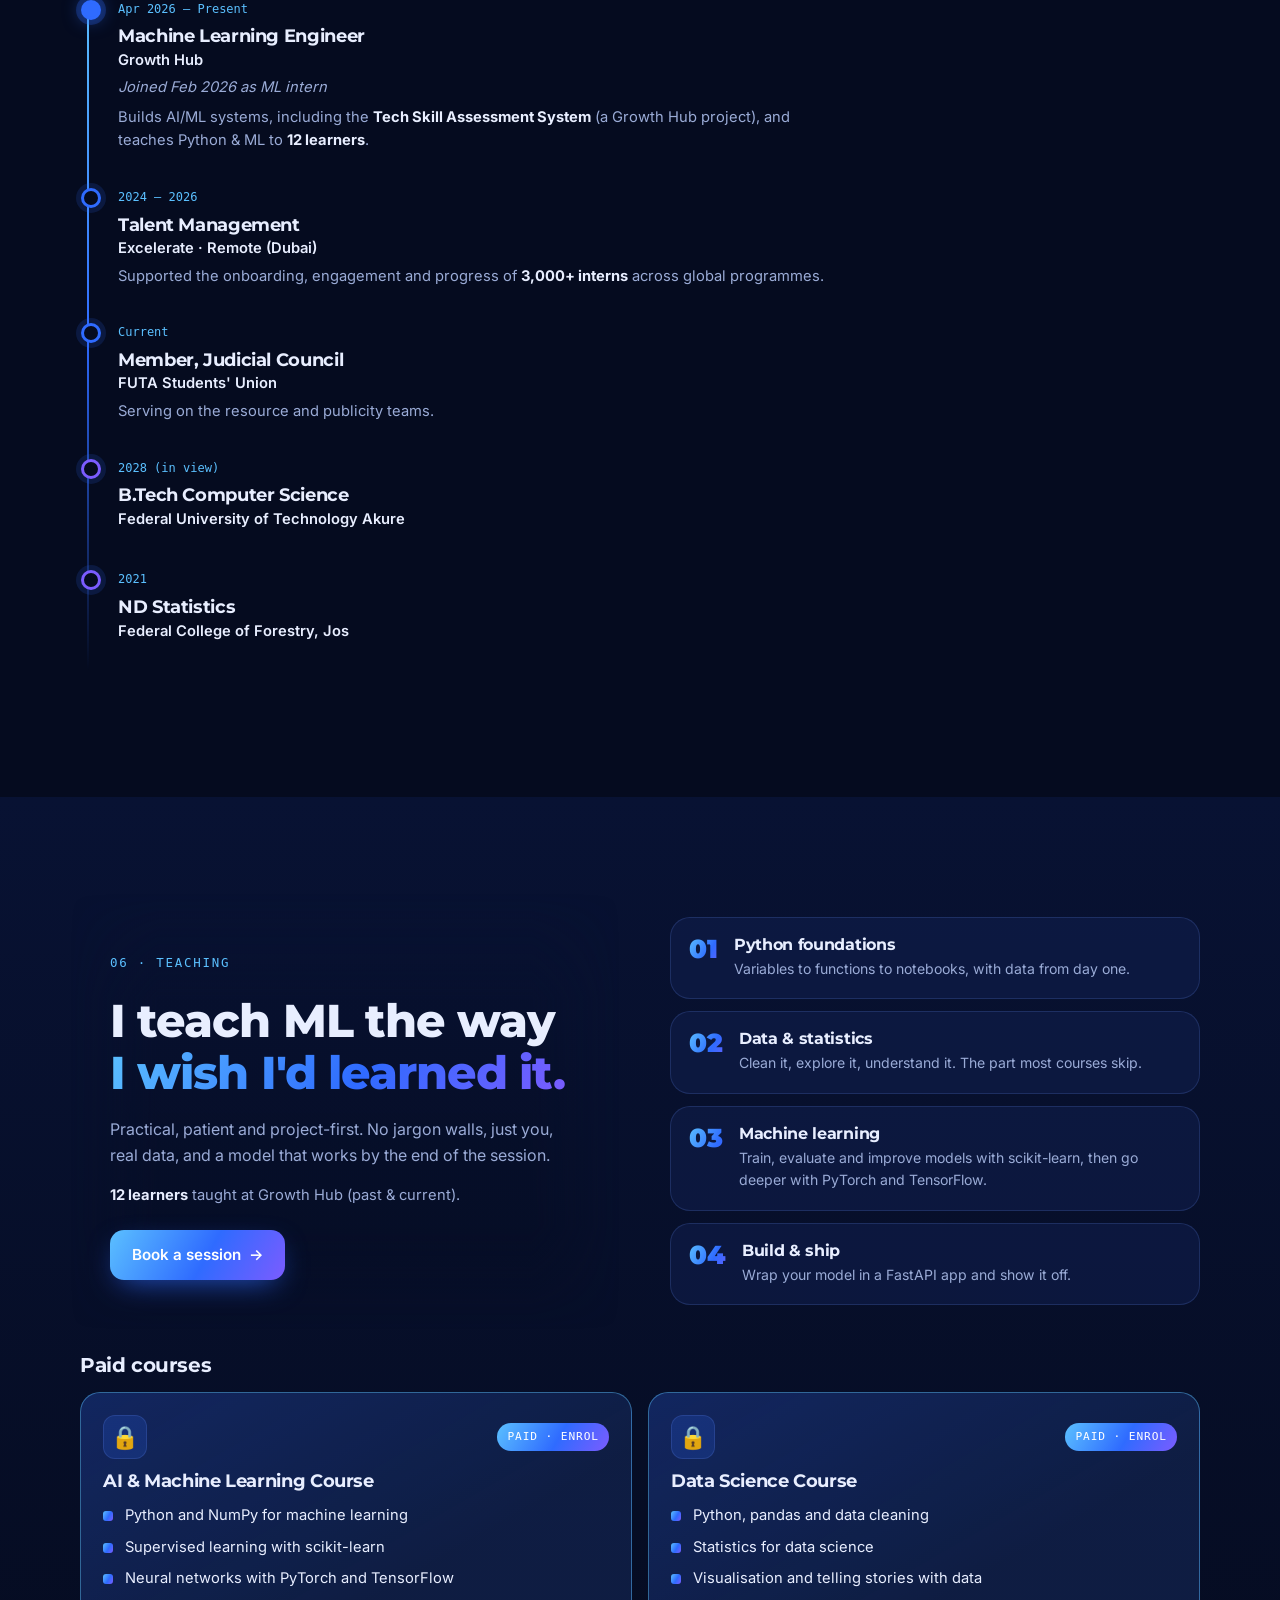
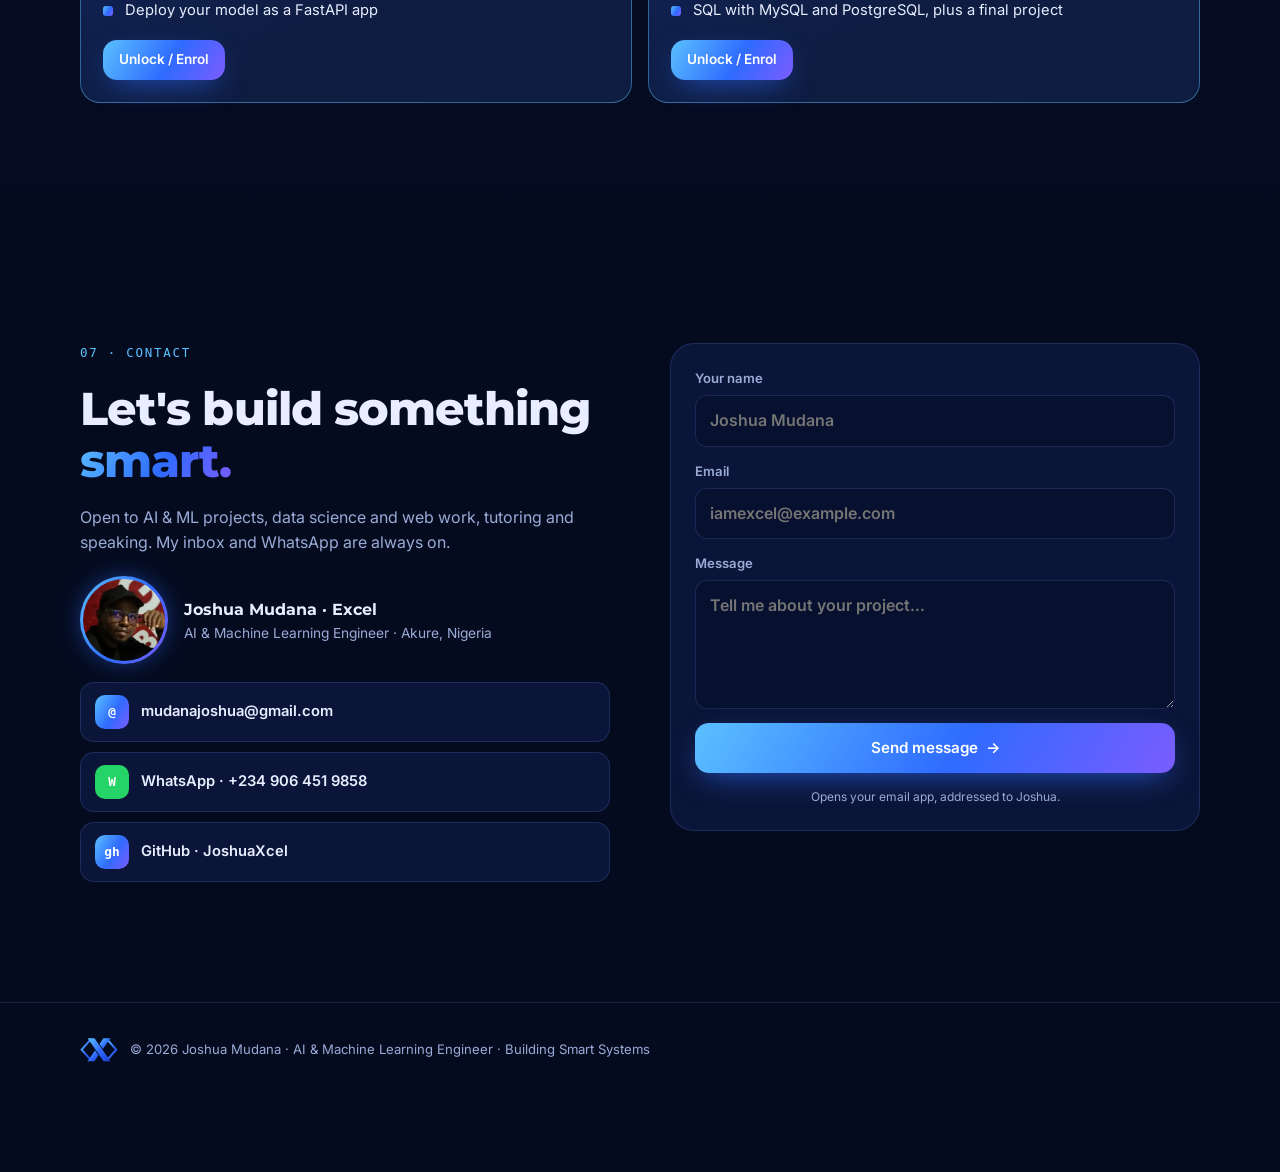
==== commit 8e08983f: "About logo pinned beside text on laptop; contact form placeholders" ====
--- a/index.html
+++ b/index.html
@@ -386,8 +386,8 @@
       </ul>
     </div>
     <form class="form reveal" id="contactForm" novalidate>
-      <label>Your name<input name="name" id="fName" autocomplete="name" required placeholder="Ada Lovelace"></label>
-      <label>Email<input name="email" id="fEmail" type="email" autocomplete="email" required placeholder="you@example.com"></label>
+      <label>Your name<input name="name" id="fName" autocomplete="name" required placeholder="Joshua Mudana"></label>
+      <label>Email<input name="email" id="fEmail" type="email" autocomplete="email" required placeholder="iamexcel@example.com"></label>
       <label>Message<textarea name="message" id="fMsg" rows="4" required placeholder="Tell me about your project…"></textarea></label>
       <button class="btn btn-primary" type="submit">Send message <span aria-hidden="true">→</span></button>
       <p class="form-note">Opens your email app, addressed to Joshua.</p>
--- a/styles.css
+++ b/styles.css
@@ -483,3 +483,9 @@
   #about .about-bg.intro .bg-imgs{opacity:.4;filter:saturate(.6) blur(1px)}
   .about-bg .bg-imgs,.about-bg .bg-stage::after{transition:none}
 }
+
+/* About logo (laptop+): shows as soon as About starts, then stays put beside the text until you finish reading it */
+@media (min-width:900px){
+  #about .about-grid{align-items:start}
+  #about .avatar{position:sticky;top:max(calc(var(--nav-h) + 24px),calc(50svh - 150px + var(--nav-h)/2));align-self:start}
+}
